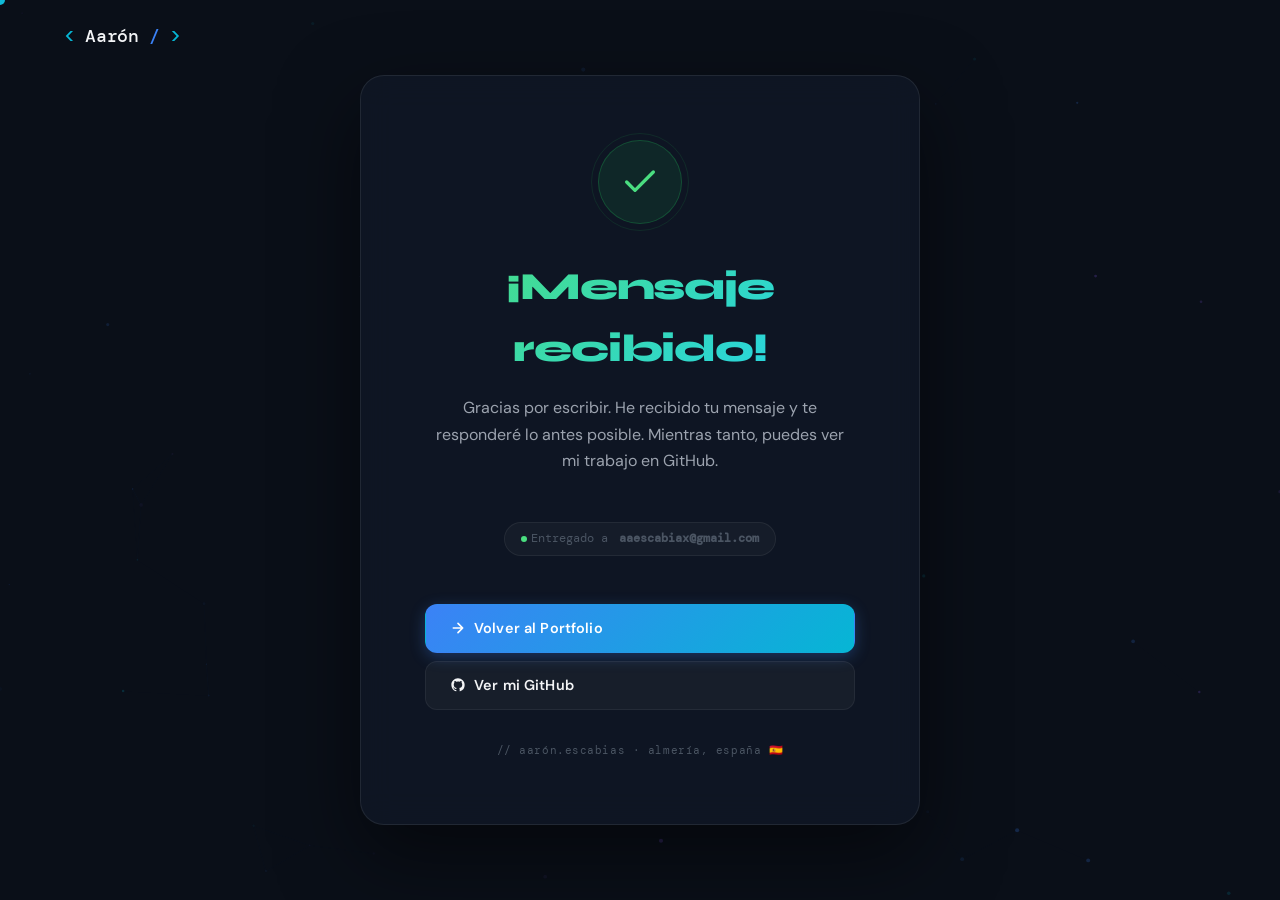
==== success.html @ 6fcfdbd2 "first commit" ====
<!DOCTYPE html>
<html lang="es">
<head>
  <meta charset="UTF-8" />
  <meta name="viewport" content="width=device-width, initial-scale=1.0" />
  <meta name="robots" content="noindex, nofollow" />
  <title>Mensaje enviado · Aarón Escabias</title>

  <!-- Same Google Fonts as index -->
  <link rel="preconnect" href="https://fonts.googleapis.com" />
  <link rel="preconnect" href="https://fonts.gstatic.com" crossorigin />
  <link href="https://fonts.googleapis.com/css2?family=Syne:wght@400;500;600;700;800&family=DM+Mono:ital,wght@0,300;0,400;0,500;1,300&family=DM+Sans:ital,opsz,wght@0,9..40,300;0,9..40,400;0,9..40,500;0,9..40,600;1,9..40,300&display=swap" rel="stylesheet" />

  <!-- Shared stylesheet -->
  <link rel="stylesheet" href="style.css" />
</head>
<body>

  <!-- Custom cursor (same as index) -->
  <div class="cursor" id="cursor"></div>
  <div class="cursor-follower" id="cursorFollower"></div>

  <!-- Particle canvas -->
  <canvas id="particleCanvas" aria-hidden="true"></canvas>

  <!-- ============================================================
       SUCCESS PAGE
  ============================================================ -->
  <main class="success-page" role="main">

    <!-- Minimal nav link back -->
    <a href="index.html" class="nav-logo" style="position:fixed;top:22px;left:5%;z-index:100;" aria-label="Volver al portfolio">
      <span class="logo-bracket">&lt;</span>
      <span class="logo-name">Aarón</span>
      <span class="logo-slash">/</span>
      <span class="logo-bracket">&gt;</span>
    </a>

    <article class="success-card" role="article" aria-labelledby="success-title">

      <!-- Icon -->
      <div class="success-icon-wrap" aria-hidden="true">
        <svg class="success-icon" viewBox="0 0 24 24" fill="none" stroke="currentColor" stroke-width="2" stroke-linecap="round" stroke-linejoin="round">
          <polyline points="20 6 9 17 4 12"/>
        </svg>
      </div>

      <!-- Heading -->
      <h1 class="success-title" id="success-title">¡Mensaje recibido!</h1>

      <p class="success-subtitle">
        Gracias por escribir. He recibido tu mensaje y te responderé
        lo antes posible. Mientras tanto, puedes ver mi trabajo en GitHub.
      </p>

      <!-- Status pill -->
      <div class="success-meta">
        <span class="success-meta-dot" aria-hidden="true"></span>
        Entregado a&nbsp;<strong>aaescabiax@gmail.com</strong>
      </div>

      <!-- Actions -->
      <div class="success-actions">
        <a href="index.html" class="btn btn-primary">
          <svg width="16" height="16" viewBox="0 0 24 24" fill="none" stroke="currentColor" stroke-width="2.5" stroke-linecap="round" stroke-linejoin="round" aria-hidden="true"><path d="M5 12h14M12 5l7 7-7 7"/></svg>
          Volver al Portfolio
        </a>
        <a href="https://github.com/Labaguettee33" target="_blank" rel="noopener noreferrer" class="btn btn-ghost">
          <svg width="16" height="16" viewBox="0 0 24 24" fill="currentColor" aria-hidden="true"><path d="M12 2C6.477 2 2 6.484 2 12.017c0 4.425 2.865 8.18 6.839 9.504.5.092.682-.217.682-.483 0-.237-.008-.868-.013-1.703-2.782.605-3.369-1.343-3.369-1.343-.454-1.158-1.11-1.466-1.11-1.466-.908-.62.069-.608.069-.608 1.003.07 1.531 1.032 1.531 1.032.892 1.53 2.341 1.088 2.91.832.092-.647.35-1.088.636-1.338-2.22-.253-4.555-1.113-4.555-4.951 0-1.093.39-1.988 1.029-2.688-.103-.253-.446-1.272.098-2.65 0 0 .84-.27 2.75 1.026A9.564 9.564 0 0112 6.844c.85.004 1.705.115 2.504.337 1.909-1.296 2.747-1.027 2.747-1.027.546 1.379.202 2.398.1 2.651.64.7 1.028 1.595 1.028 2.688 0 3.848-2.339 4.695-4.566 4.943.359.309.678.92.678 1.855 0 1.338-.012 2.419-.012 2.747 0 .268.18.58.688.482A10.019 10.019 0 0022 12.017C22 6.484 17.522 2 12 2z"/></svg>
          Ver mi GitHub
        </a>
      </div>

      <p class="success-footer-note">// aarón.escabias · almería, españa 🇪🇸</p>

    </article>

  </main>

  <script>
    "use strict";

    /* ----- Cursor ----- */
    (function () {
      const cursor   = document.getElementById("cursor");
      const follower = document.getElementById("cursorFollower");
      if (!cursor || !follower) return;
      if (window.matchMedia("(hover: none), (pointer: coarse)").matches) return;

      let mx = -100, my = -100, fx = -100, fy = -100;

      document.addEventListener("mousemove", (e) => {
        mx = e.clientX; my = e.clientY;
        cursor.style.left = mx + "px";
        cursor.style.top  = my + "px";
      });

      (function loop() {
        fx += (mx - fx) * 0.12;
        fy += (my - fy) * 0.12;
        follower.style.left = fx + "px";
        follower.style.top  = fy + "px";
        requestAnimationFrame(loop);
      })();
    })();

    /* ----- Particles ----- */
    (function () {
      const canvas = document.getElementById("particleCanvas");
      if (!canvas) return;
      const ctx = canvas.getContext("2d");
      let W, H, particles = [];

      function resize() {
        W = canvas.width  = window.innerWidth;
        H = canvas.height = window.innerHeight;
      }

      class P {
        constructor() { this.reset(true); }
        reset(rand) {
          this.x  = Math.random() * W;
          this.y  = rand ? Math.random() * H : H + 10;
          this.vx = (Math.random() - 0.5) * 0.3;
          this.vy = -(Math.random() * 0.3 + 0.1);
          this.r  = Math.random() * 1.5 + 0.6;
          this.a  = Math.random() * 0.4 + 0.05;
          this.c  = ["rgba(59,130,246,", "rgba(6,182,212,", "rgba(139,92,246,"][Math.floor(Math.random() * 3)];
        }
        update() {
          this.x += this.vx; this.y += this.vy;
          if (this.y < -10 || this.x < -10 || this.x > W + 10) this.reset();
        }
        draw() {
          ctx.beginPath();
          ctx.arc(this.x, this.y, this.r, 0, Math.PI * 2);
          ctx.fillStyle = this.c + this.a + ")";
          ctx.fill();
        }
      }

      resize();
      for (let i = 0; i < 55; i++) particles.push(new P());
      window.addEventListener("resize", () => { resize(); particles = []; for (let i = 0; i < 55; i++) particles.push(new P()); });

      (function loop() {
        ctx.clearRect(0, 0, W, H);

        for (let i = 0; i < particles.length; i++) {
          for (let j = i + 1; j < particles.length; j++) {
            const dx = particles[i].x - particles[j].x;
            const dy = particles[i].y - particles[j].y;
            const d  = Math.sqrt(dx * dx + dy * dy);
            if (d < 110) {
              ctx.beginPath();
              ctx.moveTo(particles[i].x, particles[i].y);
              ctx.lineTo(particles[j].x, particles[j].y);
              ctx.strokeStyle = `rgba(59,130,246,${(1 - d / 110) * 0.1})`;
              ctx.lineWidth   = 0.6;
              ctx.stroke();
            }
          }
        }

        particles.forEach((p) => { p.update(); p.draw(); });
        requestAnimationFrame(loop);
      })();
    })();

    /* ----- Auto-redirect after 12s ----- */
    setTimeout(() => {
      window.location.href = "index.html";
    }, 12000);
  </script>

</body>
</html>
---- style.css ----
/* ================================================================
   AARON ESCABIAS · PORTFOLIO — style.css
   Cyber-Elegant Dark Mode · Production Ready
================================================================ */

/* ================================================================
   1. ROOT VARIABLES & DESIGN TOKENS
================================================================ */
:root {
  /* Colors */
  --bg-deep:         #080c14;
  --bg-main:         #0a0f18;
  --bg-surface:      #0f1623;
  --bg-card:         #111827;
  --bg-card-hover:   #151f30;

  --accent-blue:     #3b82f6;
  --accent-cyan:     #06b6d4;
  --accent-purple:   #8b5cf6;
  --accent-gradient: linear-gradient(135deg, #3b82f6 0%, #06b6d4 100%);
  --accent-gradient-text: linear-gradient(135deg, #60a5fa 0%, #22d3ee 50%, #a78bfa 100%);

  --text-primary:    #f3f4f6;
  --text-secondary:  #9ca3af;
  --text-muted:      #4b5563;
  --text-on-accent:  #ffffff;

  --border-subtle:   rgba(255, 255, 255, 0.06);
  --border-glow:     rgba(6, 182, 212, 0.35);
  --border-blue:     rgba(59, 130, 246, 0.35);

  /* Glass */
  --glass-bg:        rgba(17, 24, 39, 0.75);
  --glass-border:    rgba(255, 255, 255, 0.08);
  --glass-blur:      16px;

  /* Shadows */
  --shadow-sm:       0 1px 3px rgba(0,0,0,0.5);
  --shadow-md:       0 4px 20px rgba(0,0,0,0.5);
  --shadow-lg:       0 10px 40px rgba(0,0,0,0.6);
  --shadow-glow-cyan: 0 0 30px rgba(6, 182, 212, 0.35);
  --shadow-glow-blue: 0 0 30px rgba(59, 130, 246, 0.35);
  --shadow-glow-sm:  0 0 12px rgba(6, 182, 212, 0.2);

  /* Typography */
  --font-display:    'Syne', sans-serif;
  --font-body:       'DM Sans', sans-serif;
  --font-mono:       'DM Mono', monospace;

  /* Spacing */
  --space-xs:  0.25rem;
  --space-sm:  0.5rem;
  --space-md:  1rem;
  --space-lg:  1.5rem;
  --space-xl:  2rem;
  --space-2xl: 3rem;
  --space-3xl: 5rem;
  --space-4xl: 8rem;

  /* Radii */
  --radius-sm:  6px;
  --radius-md:  12px;
  --radius-lg:  18px;
  --radius-xl:  24px;
  --radius-full: 9999px;

  /* Transitions */
  --ease-out:    cubic-bezier(0.22, 1, 0.36, 1);
  --ease-in-out: cubic-bezier(0.65, 0, 0.35, 1);
  --duration-fast: 0.18s;
  --duration-mid:  0.35s;
  --duration-slow: 0.6s;

  /* Nav height */
  --nav-h: 68px;
}

/* ================================================================
   2. CSS RESET & BASE
================================================================ */
*, *::before, *::after {
  box-sizing: border-box;
  margin: 0;
  padding: 0;
}

html {
  scroll-behavior: smooth;
  scroll-padding-top: var(--nav-h);
  font-size: 16px;
  -webkit-font-smoothing: antialiased;
  -moz-osx-font-smoothing: grayscale;
  text-rendering: optimizeLegibility;
}

body {
  background-color: var(--bg-main);
  color: var(--text-primary);
  font-family: var(--font-body);
  font-size: 1rem;
  line-height: 1.6;
  overflow-x: hidden;
  cursor: none;
}

img, svg { display: block; }
a { color: inherit; text-decoration: none; }
button { cursor: none; background: none; border: none; font: inherit; }
ul { list-style: none; }
input, textarea { font: inherit; }

::selection {
  background: rgba(6, 182, 212, 0.25);
  color: #fff;
}

:focus-visible {
  outline: 2px solid var(--accent-cyan);
  outline-offset: 3px;
  border-radius: var(--radius-sm);
}

/* ================================================================
   3. CUSTOM CURSOR
================================================================ */
.cursor {
  position: fixed;
  width: 10px;
  height: 10px;
  background: var(--accent-cyan);
  border-radius: 50%;
  pointer-events: none;
  z-index: 10000;
  transform: translate(-50%, -50%);
  transition: transform var(--duration-fast) var(--ease-out),
              width 0.2s var(--ease-out),
              height 0.2s var(--ease-out),
              background 0.2s ease;
  mix-blend-mode: screen;
}

.cursor-follower {
  position: fixed;
  width: 36px;
  height: 36px;
  border: 1.5px solid rgba(6, 182, 212, 0.5);
  border-radius: 50%;
  pointer-events: none;
  z-index: 9999;
  transform: translate(-50%, -50%);
  transition: transform 0.12s var(--ease-out),
              width 0.3s var(--ease-out),
              height 0.3s var(--ease-out),
              border-color 0.3s ease;
}

body:has(a:hover) .cursor,
body:has(button:hover) .cursor {
  width: 18px;
  height: 18px;
  background: var(--accent-blue);
}

body:has(a:hover) .cursor-follower,
body:has(button:hover) .cursor-follower {
  width: 56px;
  height: 56px;
  border-color: var(--accent-blue);
}

@media (hover: none) or (pointer: coarse) {
  .cursor, .cursor-follower { display: none; }
  body { cursor: auto; }
  button { cursor: pointer; }
  a { cursor: pointer; }
}

/* ================================================================
   4. PARTICLE CANVAS
================================================================ */
#particleCanvas {
  position: fixed;
  inset: 0;
  pointer-events: none;
  z-index: 0;
  opacity: 0.5;
}

/* ================================================================
   5. LAYOUT & CONTAINERS
================================================================ */
.container {
  width: min(90%, 1180px);
  margin-inline: auto;
}

.section {
  position: relative;
  z-index: 1;
  padding-block: var(--space-4xl);
}

/* ================================================================
   6. SCROLL ANIMATIONS
================================================================ */
.reveal {
  opacity: 0;
  transform: translateY(40px);
  transition: opacity var(--duration-slow) var(--ease-out),
              transform var(--duration-slow) var(--ease-out);
}

.reveal.show {
  opacity: 1;
  transform: translateY(0);
}

.reveal-delay-1 { transition-delay: 0.1s; }
.reveal-delay-2 { transition-delay: 0.2s; }
.reveal-delay-3 { transition-delay: 0.35s; }

/* Hero init animations */
.animate-fade-up {
  opacity: 0;
  transform: translateY(30px);
  animation: fadeUp 0.8s var(--ease-out) forwards;
  animation-delay: var(--delay, 0s);
}

.animate-fade-left {
  opacity: 0;
  transform: translateX(40px);
  animation: fadeLeft 0.9s var(--ease-out) forwards;
  animation-delay: var(--delay, 0s);
}

@keyframes fadeUp {
  to { opacity: 1; transform: translateY(0); }
}

@keyframes fadeLeft {
  to { opacity: 1; transform: translateX(0); }
}

/* ================================================================
   7. NAVIGATION
================================================================ */
.navbar {
  position: fixed;
  top: 0;
  left: 0;
  right: 0;
  z-index: 1000;
  height: var(--nav-h);
  transition: background var(--duration-mid) ease,
              box-shadow var(--duration-mid) ease,
              backdrop-filter var(--duration-mid) ease;
}

.navbar.scrolled {
  background: var(--glass-bg);
  backdrop-filter: blur(var(--glass-blur));
  -webkit-backdrop-filter: blur(var(--glass-blur));
  border-bottom: 1px solid var(--glass-border);
  box-shadow: 0 4px 30px rgba(0,0,0,0.4);
}

.nav-container {
  display: flex;
  align-items: center;
  gap: var(--space-xl);
  height: 100%;
  width: min(90%, 1180px);
  margin-inline: auto;
}

.nav-logo {
  font-family: var(--font-mono);
  font-size: 1.15rem;
  font-weight: 500;
  letter-spacing: -0.02em;
  flex-shrink: 0;
  transition: opacity var(--duration-fast);
}

.nav-logo:hover { opacity: 0.8; }
.logo-bracket { color: var(--accent-cyan); }
.logo-slash { color: var(--accent-blue); }
.logo-name { color: var(--text-primary); }

.nav-links {
  display: flex;
  gap: var(--space-sm);
  margin-left: auto;
  align-items: center;
}

.nav-link {
  position: relative;
  font-family: var(--font-body);
  font-size: 0.875rem;
  font-weight: 500;
  color: var(--text-secondary);
  padding: var(--space-xs) var(--space-sm);
  border-radius: var(--radius-sm);
  transition: color var(--duration-fast);
  overflow: hidden;
}

.nav-link::after {
  content: '';
  position: absolute;
  bottom: 0;
  left: 50%;
  transform: translateX(-50%) scaleX(0);
  width: 100%;
  height: 1.5px;
  background: var(--accent-gradient);
  border-radius: 2px;
  transition: transform var(--duration-mid) var(--ease-out);
}

.nav-link:hover,
.nav-link.active {
  color: var(--text-primary);
}

.nav-link:hover::after,
.nav-link.active::after {
  transform: translateX(-50%) scaleX(0.7);
}

.nav-cta {
  display: flex;
  align-items: center;
  gap: var(--space-xs);
  font-size: 0.8rem;
  font-weight: 600;
  font-family: var(--font-mono);
  color: var(--accent-cyan);
  border: 1px solid rgba(6, 182, 212, 0.3);
  padding: 6px 14px;
  border-radius: var(--radius-full);
  transition: all var(--duration-fast);
  flex-shrink: 0;
}

.nav-cta:hover {
  background: rgba(6, 182, 212, 0.1);
  border-color: var(--accent-cyan);
  box-shadow: var(--shadow-glow-sm);
}

.hamburger {
  display: none;
  flex-direction: column;
  gap: 5px;
  width: 32px;
  padding: 4px;
  margin-left: auto;
  flex-shrink: 0;
}

.ham-line {
  display: block;
  height: 2px;
  background: var(--text-primary);
  border-radius: 2px;
  transition: transform var(--duration-mid) var(--ease-out),
              opacity var(--duration-mid),
              width var(--duration-mid) var(--ease-out);
}

.ham-line:last-child { width: 65%; }

.hamburger.open .ham-line:nth-child(1) {
  transform: translateY(7px) rotate(45deg);
}
.hamburger.open .ham-line:nth-child(2) {
  opacity: 0;
  transform: scaleX(0);
}
.hamburger.open .ham-line:nth-child(3) {
  transform: translateY(-7px) rotate(-45deg);
  width: 100%;
}

/* Mobile Menu */
@media (max-width: 768px) {
  .hamburger { display: flex; }
  .nav-cta { display: none; }

  .nav-links {
    position: fixed;
    inset: 0;
    top: var(--nav-h);
    flex-direction: column;
    justify-content: center;
    align-items: center;
    gap: var(--space-lg);
    background: rgba(8, 12, 20, 0.97);
    backdrop-filter: blur(20px);
    -webkit-backdrop-filter: blur(20px);
    margin-left: 0;
    opacity: 0;
    pointer-events: none;
    transform: translateY(-20px);
    transition: opacity var(--duration-mid) var(--ease-out),
                transform var(--duration-mid) var(--ease-out);
  }

  .nav-links.open {
    opacity: 1;
    pointer-events: all;
    transform: translateY(0);
  }

  .nav-link {
    font-size: 1.5rem;
    font-family: var(--font-display);
    font-weight: 700;
    color: var(--text-primary);
    padding: var(--space-sm) var(--space-lg);
  }
}

/* ================================================================
   8. HERO SECTION
================================================================ */
.hero {
  position: relative;
  min-height: 100svh;
  display: grid;
  grid-template-columns: 1fr 1fr;
  align-items: center;
  gap: var(--space-2xl);
  padding-top: calc(var(--nav-h) + var(--space-2xl));
  padding-bottom: var(--space-3xl);
  width: min(92%, 1200px);
  margin-inline: auto;
  z-index: 1;
}

/* Grid background */
.hero-grid-bg {
  position: absolute;
  inset: 0;
  z-index: -1;
  overflow: hidden;
  pointer-events: none;
}

.hero-grid-bg::before {
  content: '';
  position: absolute;
  inset: 0;
  background-image:
    linear-gradient(rgba(59, 130, 246, 0.04) 1px, transparent 1px),
    linear-gradient(90deg, rgba(59, 130, 246, 0.04) 1px, transparent 1px);
  background-size: 50px 50px;
  mask-image: radial-gradient(ellipse 80% 80% at 50% 50%, black 30%, transparent 100%);
}

.hero-grid-bg::after {
  content: '';
  position: absolute;
  width: 600px;
  height: 600px;
  background: radial-gradient(circle, rgba(59, 130, 246, 0.08) 0%, transparent 70%);
  top: -100px;
  right: -100px;
  border-radius: 50%;
  animation: orb-float 8s ease-in-out infinite alternate;
}

@keyframes orb-float {
  from { transform: translate(0, 0) scale(1); }
  to   { transform: translate(-30px, 30px) scale(1.05); }
}

/* Hero badge */
.hero-badge {
  display: inline-flex;
  align-items: center;
  gap: var(--space-xs);
  font-family: var(--font-mono);
  font-size: 0.75rem;
  color: var(--accent-cyan);
  background: rgba(6, 182, 212, 0.08);
  border: 1px solid rgba(6, 182, 212, 0.2);
  padding: 5px 12px;
  border-radius: var(--radius-full);
  margin-bottom: var(--space-lg);
}

.badge-dot {
  width: 7px;
  height: 7px;
  background: var(--accent-cyan);
  border-radius: 50%;
  animation: pulse-dot 2s ease-in-out infinite;
}

@keyframes pulse-dot {
  0%, 100% { opacity: 1; transform: scale(1); }
  50%       { opacity: 0.5; transform: scale(0.8); }
}

/* Hero greeting */
.hero-greeting {
  font-family: var(--font-mono);
  font-size: 0.95rem;
  color: var(--text-secondary);
  letter-spacing: 0.05em;
  margin-bottom: var(--space-sm);
}

/* Hero name */
.hero-name {
  font-family: var(--font-display);
  font-size: clamp(3rem, 7vw, 6.5rem);
  font-weight: 800;
  line-height: 0.95;
  letter-spacing: -0.03em;
  margin-bottom: var(--space-lg);
}

.name-gradient {
  background: var(--accent-gradient-text);
  -webkit-background-clip: text;
  background-clip: text;
  -webkit-text-fill-color: transparent;
  background-size: 200% auto;
  animation: gradient-shift 4s ease-in-out infinite alternate;
}

@keyframes gradient-shift {
  from { background-position: 0% 50%; }
  to   { background-position: 100% 50%; }
}

/* Typing */
.hero-typing-wrapper {
  display: flex;
  align-items: center;
  gap: 2px;
  font-family: var(--font-mono);
  font-size: 1rem;
  color: var(--text-secondary);
  background: rgba(255,255,255,0.03);
  border: 1px solid var(--border-subtle);
  padding: 8px 14px;
  border-radius: var(--radius-md);
  width: fit-content;
  margin-bottom: var(--space-xl);
}

.typing-prefix {
  color: var(--accent-cyan);
  user-select: none;
}

.typing-text {
  color: var(--text-primary);
}

.typing-cursor {
  color: var(--accent-cyan);
  animation: blink 1s step-end infinite;
  font-size: 1.1rem;
}

@keyframes blink {
  0%, 100% { opacity: 1; }
  50%       { opacity: 0; }
}

/* Hero description */
.hero-description {
  font-size: 1rem;
  color: var(--text-secondary);
  max-width: 46ch;
  margin-bottom: var(--space-xl);
  line-height: 1.7;
}

/* Buttons */
.hero-buttons {
  display: flex;
  gap: var(--space-md);
  flex-wrap: wrap;
  margin-bottom: var(--space-2xl);
}

/* ---- BUTTON SYSTEM ---- */
.btn {
  display: inline-flex;
  align-items: center;
  gap: 8px;
  font-family: var(--font-body);
  font-weight: 600;
  font-size: 0.9rem;
  padding: 12px 24px;
  border-radius: var(--radius-md);
  transition: all var(--duration-mid) var(--ease-out);
  position: relative;
  overflow: hidden;
  white-space: nowrap;
  border: 1px solid transparent;
  letter-spacing: 0.01em;
}

.btn::before {
  content: '';
  position: absolute;
  inset: 0;
  opacity: 0;
  transition: opacity var(--duration-mid);
}

.btn-primary {
  background: var(--accent-gradient);
  color: white;
  border-color: transparent;
  box-shadow: 0 4px 15px rgba(59, 130, 246, 0.3);
}

.btn-primary::before {
  background: linear-gradient(135deg, #60a5fa 0%, #22d3ee 100%);
}

.btn-primary:hover {
  transform: translateY(-2px);
  box-shadow: 0 8px 25px rgba(59, 130, 246, 0.45), 0 0 0 1px rgba(255,255,255,0.1) inset;
}

.btn-primary:hover::before { opacity: 1; }

.btn-ghost {
  background: rgba(255,255,255,0.04);
  color: var(--text-primary);
  border-color: var(--border-subtle);
}

.btn-ghost:hover {
  background: rgba(255,255,255,0.08);
  border-color: rgba(255,255,255,0.15);
  transform: translateY(-2px);
}

.btn-outline {
  background: transparent;
  color: var(--accent-cyan);
  border: 1px solid rgba(6, 182, 212, 0.35);
}

.btn-outline:hover {
  background: rgba(6, 182, 212, 0.08);
  border-color: var(--accent-cyan);
  box-shadow: var(--shadow-glow-sm);
  transform: translateY(-2px);
}

.btn--full { width: 100%; justify-content: center; }

/* Hero stats */
.hero-stats {
  display: flex;
  align-items: center;
  gap: var(--space-xl);
}

.stat-item {
  display: flex;
  flex-direction: column;
  gap: 2px;
}

.stat-number {
  font-family: var(--font-display);
  font-size: 1.8rem;
  font-weight: 800;
  background: var(--accent-gradient-text);
  -webkit-background-clip: text;
  background-clip: text;
  -webkit-text-fill-color: transparent;
  line-height: 1;
}

.stat-label {
  font-size: 0.72rem;
  text-transform: uppercase;
  letter-spacing: 0.1em;
  color: var(--text-muted);
  font-weight: 600;
}

.stat-divider {
  width: 1px;
  height: 36px;
  background: var(--border-subtle);
}

/* Scroll indicator */
.scroll-indicator {
  position: absolute;
  bottom: var(--space-xl);
  left: 50%;
  transform: translateX(-50%);
  display: flex;
  flex-direction: column;
  align-items: center;
  gap: 6px;
  color: var(--text-muted);
  font-family: var(--font-mono);
  font-size: 0.65rem;
  letter-spacing: 0.1em;
  text-transform: uppercase;
}

.scroll-line {
  width: 1px;
  height: 48px;
  background: var(--border-subtle);
  position: relative;
  overflow: hidden;
}

.scroll-dot {
  position: absolute;
  top: -8px;
  left: -2px;
  width: 5px;
  height: 5px;
  background: var(--accent-cyan);
  border-radius: 50%;
  animation: scroll-fall 2s ease-in-out infinite;
}

@keyframes scroll-fall {
  from { top: -5px; opacity: 0; }
  20%  { opacity: 1; }
  to   { top: 100%; opacity: 0; }
}

/* ================================================================
   9. CODE WINDOW (Hero Visual)
================================================================ */
.hero-visual {
  position: relative;
}

.code-window {
  background: #0c111c;
  border: 1px solid rgba(255,255,255,0.07);
  border-radius: var(--radius-lg);
  overflow: hidden;
  box-shadow: 0 20px 60px rgba(0,0,0,0.6), 0 0 0 1px rgba(255,255,255,0.04) inset;
}

.code-window-bar {
  display: flex;
  align-items: center;
  gap: 6px;
  padding: 12px 16px;
  background: rgba(255,255,255,0.03);
  border-bottom: 1px solid rgba(255,255,255,0.05);
}

.dot {
  width: 12px;
  height: 12px;
  border-radius: 50%;
  flex-shrink: 0;
}

.dot-red    { background: #ff5f56; }
.dot-yellow { background: #ffbd2e; }
.dot-green  { background: #27c93f; }

.code-window-title {
  font-family: var(--font-mono);
  font-size: 0.72rem;
  color: var(--text-muted);
  margin-left: auto;
  letter-spacing: 0.05em;
}

.code-content {
  padding: var(--space-lg) var(--space-xl);
  font-family: var(--font-mono);
  font-size: 0.82rem;
  line-height: 1.8;
  overflow-x: auto;
  tab-size: 2;
}

.c-keyword  { color: #7dd3fc; }
.c-class    { color: #86efac; }
.c-var      { color: #fde68a; }
.c-string   { color: #fca5a5; }
.c-method   { color: #c4b5fd; }
.c-comment  { color: var(--text-muted); font-style: italic; }

/* Floating badges */
.floating-badge {
  position: absolute;
  display: flex;
  align-items: center;
  gap: 6px;
  font-family: var(--font-mono);
  font-size: 0.72rem;
  font-weight: 500;
  color: var(--text-primary);
  background: var(--glass-bg);
  border: 1px solid var(--glass-border);
  backdrop-filter: blur(10px);
  -webkit-backdrop-filter: blur(10px);
  padding: 7px 12px;
  border-radius: var(--radius-full);
  white-space: nowrap;
  box-shadow: var(--shadow-md);
}

.badge-java {
  bottom: -20px;
  left: -30px;
  animation: badge-float-1 4s ease-in-out infinite alternate;
}

.badge-sql {
  top: 20px;
  right: -30px;
  animation: badge-float-2 5s ease-in-out infinite alternate;
}

.badge-web {
  bottom: 50px;
  right: -20px;
  animation: badge-float-3 6s ease-in-out infinite alternate;
}

@keyframes badge-float-1 {
  from { transform: translateY(0) rotate(-2deg); }
  to   { transform: translateY(-10px) rotate(2deg); }
}
@keyframes badge-float-2 {
  from { transform: translateY(0) rotate(2deg); }
  to   { transform: translateY(10px) rotate(-2deg); }
}
@keyframes badge-float-3 {
  from { transform: translateY(0) rotate(-1deg); }
  to   { transform: translateY(-8px) rotate(1deg); }
}

/* ================================================================
   10. SECTION HEADERS
================================================================ */
.section-header {
  margin-bottom: var(--space-3xl);
  max-width: 600px;
}

.section-tag {
  display: inline-block;
  font-family: var(--font-mono);
  font-size: 0.72rem;
  color: var(--accent-cyan);
  letter-spacing: 0.1em;
  text-transform: uppercase;
  margin-bottom: var(--space-sm);
  background: rgba(6, 182, 212, 0.08);
  border: 1px solid rgba(6, 182, 212, 0.2);
  padding: 4px 10px;
  border-radius: var(--radius-full);
}

.section-title {
  font-family: var(--font-display);
  font-size: clamp(2.2rem, 4.5vw, 3.8rem);
  font-weight: 800;
  line-height: 1.05;
  letter-spacing: -0.03em;
  color: var(--text-primary);
}

.section-title em {
  font-style: normal;
  background: var(--accent-gradient-text);
  -webkit-background-clip: text;
  background-clip: text;
  -webkit-text-fill-color: transparent;
}

.section-subtitle {
  margin-top: var(--space-md);
  color: var(--text-secondary);
  font-size: 1rem;
  max-width: 50ch;
}

/* ================================================================
   11. ABOUT SECTION
================================================================ */
.about {
  background: linear-gradient(180deg, transparent 0%, rgba(6, 182, 212, 0.02) 50%, transparent 100%);
}

.about-grid {
  display: grid;
  grid-template-columns: 1fr 1fr;
  gap: var(--space-3xl);
  align-items: start;
}

.about-lead {
  font-family: var(--font-display);
  font-size: 1.25rem;
  font-weight: 600;
  color: var(--text-primary);
  line-height: 1.4;
  margin-bottom: var(--space-lg);
}

.about-body {
  color: var(--text-secondary);
  font-size: 0.95rem;
  line-height: 1.75;
  margin-bottom: var(--space-md);
}

.about-body strong {
  color: var(--text-primary);
  font-weight: 600;
}

.about-traits {
  display: grid;
  grid-template-columns: 1fr 1fr;
  gap: var(--space-sm);
  margin: var(--space-xl) 0;
}

.trait-item {
  display: flex;
  align-items: center;
  gap: var(--space-sm);
  font-size: 0.875rem;
  color: var(--text-secondary);
  background: var(--bg-card);
  border: 1px solid var(--border-subtle);
  padding: 10px 14px;
  border-radius: var(--radius-md);
  transition: all var(--duration-mid) var(--ease-out);
}

.trait-item:hover {
  background: var(--bg-card-hover);
  border-color: rgba(6, 182, 212, 0.2);
  color: var(--text-primary);
  transform: translateY(-2px);
}

.trait-icon {
  width: 32px;
  height: 32px;
  background: rgba(6, 182, 212, 0.1);
  border-radius: var(--radius-sm);
  display: flex;
  align-items: center;
  justify-content: center;
  color: var(--accent-cyan);
  flex-shrink: 0;
}

/* Terminal */
.terminal-window {
  background: #090e18;
  border: 1px solid rgba(255,255,255,0.07);
  border-radius: var(--radius-lg);
  overflow: hidden;
  box-shadow: 0 20px 60px rgba(0,0,0,0.5);
  margin-bottom: var(--space-md);
}

.terminal-bar {
  display: flex;
  align-items: center;
  gap: 6px;
  padding: 10px 14px;
  background: rgba(255,255,255,0.03);
  border-bottom: 1px solid rgba(255,255,255,0.05);
}

.terminal-title {
  font-family: var(--font-mono);
  font-size: 0.7rem;
  color: var(--text-muted);
  margin-left: auto;
}

.terminal-body {
  padding: var(--space-lg) var(--space-lg) var(--space-xl);
  font-family: var(--font-mono);
  font-size: 0.82rem;
  line-height: 1.6;
  min-height: 240px;
}

.terminal-line {
  margin-bottom: 2px;
}

.t-prompt { color: var(--accent-cyan); }
.t-cmd    { color: #e2e8f0; }

.terminal-output {
  color: var(--text-secondary);
  padding: 2px 0 var(--space-sm) 0;
  margin-left: 2px;
}

.t-highlight {
  color: var(--accent-cyan) !important;
  font-weight: 500;
}

.t-cursor-blink {
  color: var(--accent-cyan);
  animation: blink 1s step-end infinite;
}

/* Location card */
.about-location-card {
  display: flex;
  align-items: center;
  gap: var(--space-md);
  background: var(--bg-card);
  border: 1px solid var(--border-subtle);
  border-radius: var(--radius-md);
  padding: var(--space-md) var(--space-lg);
  position: relative;
  overflow: hidden;
}

.about-location-card::before {
  content: '';
  position: absolute;
  left: 0;
  top: 0;
  bottom: 0;
  width: 3px;
  background: var(--accent-gradient);
  border-radius: 2px 0 0 2px;
}

.location-icon {
  width: 42px;
  height: 42px;
  background: rgba(59, 130, 246, 0.1);
  border-radius: var(--radius-sm);
  display: flex;
  align-items: center;
  justify-content: center;
  color: var(--accent-blue);
  flex-shrink: 0;
}

.loc-label {
  font-size: 0.72rem;
  color: var(--text-muted);
  text-transform: uppercase;
  letter-spacing: 0.08em;
  font-weight: 600;
  margin-bottom: 2px;
}

.loc-city {
  font-size: 0.9rem;
  font-weight: 600;
  color: var(--text-primary);
}

.location-pulse {
  position: absolute;
  right: var(--space-lg);
  width: 10px;
  height: 10px;
  background: var(--accent-cyan);
  border-radius: 50%;
  animation: pulse-ring 2.5s ease-out infinite;
}

@keyframes pulse-ring {
  0%   { box-shadow: 0 0 0 0 rgba(6, 182, 212, 0.4); }
  70%  { box-shadow: 0 0 0 10px rgba(6, 182, 212, 0); }
  100% { box-shadow: 0 0 0 0 rgba(6, 182, 212, 0); }
}

/* ================================================================
   12. SKILLS SECTION
================================================================ */
.skills {
  position: relative;
}

.skills::before {
  content: '';
  position: absolute;
  inset: 0;
  background: radial-gradient(ellipse 70% 50% at 50% 50%, rgba(59, 130, 246, 0.04) 0%, transparent 70%);
  pointer-events: none;
}

.skills-grid {
  display: grid;
  grid-template-columns: repeat(auto-fill, minmax(280px, 1fr));
  gap: var(--space-lg);
}

.skill-card {
  position: relative;
  background: var(--bg-card);
  border: 1px solid var(--border-subtle);
  border-radius: var(--radius-lg);
  padding: var(--space-xl);
  transition: transform var(--duration-mid) var(--ease-out),
              border-color var(--duration-mid),
              box-shadow var(--duration-mid);
  overflow: hidden;
}

.skill-card:hover {
  transform: translateY(-6px);
  border-color: rgba(6, 182, 212, 0.25);
  box-shadow: 0 16px 40px rgba(0,0,0,0.4), var(--shadow-glow-sm);
}

.skill-card-glow {
  position: absolute;
  inset: -50%;
  background: radial-gradient(circle at 50% 0%, rgba(6, 182, 212, 0.08) 0%, transparent 60%);
  opacity: 0;
  transition: opacity var(--duration-mid);
  pointer-events: none;
}

.skill-card:hover .skill-card-glow { opacity: 1; }

.skill-icon-wrap {
  width: 56px;
  height: 56px;
  background: rgba(6, 182, 212, 0.08);
  border: 1px solid rgba(6, 182, 212, 0.15);
  border-radius: var(--radius-md);
  display: flex;
  align-items: center;
  justify-content: center;
  color: var(--accent-cyan);
  margin-bottom: var(--space-md);
  transition: background var(--duration-fast), border-color var(--duration-fast);
}

.skill-card:hover .skill-icon-wrap {
  background: rgba(6, 182, 212, 0.14);
  border-color: rgba(6, 182, 212, 0.3);
}

.skill-name {
  font-family: var(--font-display);
  font-size: 1rem;
  font-weight: 700;
  color: var(--text-primary);
  margin-bottom: 4px;
}

.skill-desc {
  font-size: 0.8rem;
  color: var(--text-muted);
  line-height: 1.5;
  margin-bottom: var(--space-md);
  min-height: 36px;
}

.skill-bar-track {
  height: 5px;
  background: rgba(255,255,255,0.06);
  border-radius: var(--radius-full);
  overflow: hidden;
  margin-bottom: 6px;
}

.skill-bar-fill {
  height: 100%;
  width: 0;
  background: var(--accent-gradient);
  border-radius: var(--radius-full);
  transition: width 1.2s var(--ease-out);
  position: relative;
}

.skill-bar-fill::after {
  content: '';
  position: absolute;
  right: 0;
  top: 50%;
  transform: translateY(-50%);
  width: 8px;
  height: 8px;
  background: white;
  border-radius: 50%;
  box-shadow: var(--shadow-glow-sm);
  opacity: 0;
  transition: opacity 0.3s;
}

.skill-card.show .skill-bar-fill::after { opacity: 1; }

.skill-percent {
  font-family: var(--font-mono);
  font-size: 0.72rem;
  color: var(--accent-cyan);
  font-weight: 500;
}

.skill-card--soft .skill-icon-wrap {
  background: rgba(139, 92, 246, 0.1);
  border-color: rgba(139, 92, 246, 0.2);
  color: var(--accent-purple);
}

.soft-badges {
  display: flex;
  flex-wrap: wrap;
  gap: var(--space-xs);
  margin-top: var(--space-sm);
}

.soft-badge {
  font-size: 0.72rem;
  background: rgba(139, 92, 246, 0.08);
  border: 1px solid rgba(139, 92, 246, 0.2);
  color: #c4b5fd;
  padding: 3px 10px;
  border-radius: var(--radius-full);
}

/* ================================================================
   13. PROJECTS SECTION
================================================================ */
.projects-grid {
  display: grid;
  grid-template-columns: repeat(auto-fill, minmax(340px, 1fr));
  gap: var(--space-lg);
  margin-bottom: var(--space-2xl);
}

.project-card {
  background: var(--bg-card);
  border: 1px solid var(--border-subtle);
  border-radius: var(--radius-lg);
  overflow: hidden;
  transition: transform var(--duration-mid) var(--ease-out),
              border-color var(--duration-mid),
              box-shadow var(--duration-mid);
}

.project-card:hover {
  transform: translateY(-8px);
  border-color: rgba(59, 130, 246, 0.3);
  box-shadow: 0 20px 50px rgba(0,0,0,0.5), 0 0 0 1px rgba(59, 130, 246, 0.1);
}

.project-cover {
  position: relative;
  height: 180px;
  display: flex;
  align-items: center;
  justify-content: center;
  overflow: hidden;
}

.project-cover--1 {
  background: linear-gradient(135deg, #0f1e38 0%, #1a2a4a 50%, #0e2244 100%);
}
.project-cover--2 {
  background: linear-gradient(135deg, #0d1f2f 0%, #1a3040 50%, #0a2535 100%);
}
.project-cover--3 {
  background: linear-gradient(135deg, #1a0e2e 0%, #281540 50%, #1a0c2a 100%);
}

.project-cover-pattern {
  position: absolute;
  inset: 0;
  background-image:
    linear-gradient(rgba(255,255,255,0.03) 1px, transparent 1px),
    linear-gradient(90deg, rgba(255,255,255,0.03) 1px, transparent 1px);
  background-size: 30px 30px;
}

.project-cover-icon {
  position: relative;
  color: rgba(255,255,255,0.15);
  transition: color var(--duration-mid), transform var(--duration-mid) var(--ease-out);
}

.project-card:hover .project-cover-icon {
  color: rgba(255,255,255,0.35);
  transform: scale(1.1);
}

.project-body {
  padding: var(--space-xl);
}

.project-badges {
  display: flex;
  flex-wrap: wrap;
  gap: 6px;
  margin-bottom: var(--space-md);
}

.proj-badge {
  font-family: var(--font-mono);
  font-size: 0.68rem;
  font-weight: 500;
  background: rgba(59, 130, 246, 0.1);
  border: 1px solid rgba(59, 130, 246, 0.2);
  color: #93c5fd;
  padding: 3px 9px;
  border-radius: var(--radius-full);
  text-transform: uppercase;
  letter-spacing: 0.05em;
}

.project-title {
  font-family: var(--font-display);
  font-size: 1.15rem;
  font-weight: 700;
  color: var(--text-primary);
  margin-bottom: var(--space-sm);
  line-height: 1.3;
}

.project-desc {
  font-size: 0.85rem;
  color: var(--text-secondary);
  line-height: 1.65;
  margin-bottom: var(--space-lg);
}

.project-footer {
  display: flex;
  align-items: center;
  justify-content: space-between;
  gap: var(--space-sm);
}

.proj-link {
  display: flex;
  align-items: center;
  gap: 6px;
  font-family: var(--font-mono);
  font-size: 0.78rem;
  font-weight: 500;
  color: var(--text-secondary);
  transition: color var(--duration-fast);
  padding: 6px 0;
}

.proj-link:hover { color: var(--accent-cyan); }

.proj-status {
  font-family: var(--font-mono);
  font-size: 0.68rem;
  font-weight: 600;
  padding: 3px 10px;
  border-radius: var(--radius-full);
  text-transform: uppercase;
  letter-spacing: 0.05em;
}

.proj-status--wip {
  background: rgba(251, 191, 36, 0.1);
  border: 1px solid rgba(251, 191, 36, 0.2);
  color: #fbbf24;
}

.proj-status--live {
  background: rgba(34, 197, 94, 0.1);
  border: 1px solid rgba(34, 197, 94, 0.2);
  color: #4ade80;
}

.projects-cta {
  text-align: center;
  padding: var(--space-2xl);
  background: var(--bg-card);
  border: 1px dashed var(--border-subtle);
  border-radius: var(--radius-lg);
}

.projects-cta-text {
  color: var(--text-secondary);
  margin-bottom: var(--space-lg);
  font-size: 0.95rem;
}

/* ================================================================
   14. CONTACT SECTION
================================================================ */
.contact {
  background: linear-gradient(180deg, transparent, rgba(59, 130, 246, 0.03) 50%, transparent);
}

.contact-grid {
  display: grid;
  grid-template-columns: 1fr 1.4fr;
  gap: var(--space-2xl);
  align-items: start;
}

.contact-card {
  display: flex;
  align-items: center;
  gap: var(--space-md);
  background: var(--bg-card);
  border: 1px solid var(--border-subtle);
  border-radius: var(--radius-md);
  padding: var(--space-md) var(--space-lg);
  margin-bottom: var(--space-md);
  transition: all var(--duration-mid) var(--ease-out);
}

a.contact-card:hover {
  border-color: rgba(6, 182, 212, 0.3);
  transform: translateX(4px);
  box-shadow: var(--shadow-glow-sm);
}

.contact-card-icon {
  width: 44px;
  height: 44px;
  background: rgba(6, 182, 212, 0.1);
  border-radius: var(--radius-sm);
  display: flex;
  align-items: center;
  justify-content: center;
  color: var(--accent-cyan);
  flex-shrink: 0;
}

.contact-card-icon--location {
  background: rgba(59, 130, 246, 0.1);
  color: var(--accent-blue);
}

.contact-card-content {
  display: flex;
  flex-direction: column;
  gap: 2px;
  flex: 1;
}

.contact-card-label {
  font-size: 0.72rem;
  color: var(--text-muted);
  text-transform: uppercase;
  letter-spacing: 0.08em;
  font-weight: 600;
}

.contact-card-value {
  font-weight: 600;
  font-size: 0.9rem;
  color: var(--text-primary);
}

.contact-card-arrow {
  color: var(--text-muted);
  transition: transform var(--duration-fast), color var(--duration-fast);
}

a.contact-card:hover .contact-card-arrow {
  transform: translateX(4px);
  color: var(--accent-cyan);
}

.contact-availability {
  background: rgba(34, 197, 94, 0.05);
  border: 1px solid rgba(34, 197, 94, 0.15);
  border-radius: var(--radius-md);
  padding: var(--space-lg);
  margin-top: var(--space-lg);
}

.avail-indicator {
  display: flex;
  align-items: center;
  gap: var(--space-sm);
  font-weight: 600;
  font-size: 0.875rem;
  color: #4ade80;
  margin-bottom: var(--space-sm);
}

.avail-dot {
  width: 9px;
  height: 9px;
  background: #4ade80;
  border-radius: 50%;
  flex-shrink: 0;
  animation: pulse-ring 2s ease-out infinite;
}

.avail-desc {
  font-size: 0.8rem;
  color: var(--text-secondary);
  line-height: 1.6;
}

/* Contact Form */
.contact-form {
  background: var(--glass-bg);
  backdrop-filter: blur(var(--glass-blur));
  -webkit-backdrop-filter: blur(var(--glass-blur));
  border: 1px solid var(--glass-border);
  border-radius: var(--radius-xl);
  padding: var(--space-2xl);
  box-shadow: 0 20px 60px rgba(0,0,0,0.4);
}

.form-group {
  margin-bottom: var(--space-lg);
}

.form-label {
  display: block;
  font-size: 0.8rem;
  font-weight: 600;
  color: var(--text-secondary);
  text-transform: uppercase;
  letter-spacing: 0.06em;
  margin-bottom: 6px;
}

.form-input {
  width: 100%;
  background: rgba(255,255,255,0.03);
  border: 1px solid var(--border-subtle);
  border-radius: var(--radius-md);
  color: var(--text-primary);
  padding: 12px 16px;
  font-size: 0.9rem;
  transition: border-color var(--duration-fast),
              box-shadow var(--duration-fast),
              background var(--duration-fast);
  outline: none;
  resize: none;
}

.form-input::placeholder {
  color: var(--text-muted);
}

.form-input:focus {
  border-color: var(--accent-cyan);
  background: rgba(6, 182, 212, 0.04);
  box-shadow: 0 0 0 3px rgba(6, 182, 212, 0.1), 0 0 15px rgba(6, 182, 212, 0.1);
}

.form-input.error {
  border-color: #f87171;
  box-shadow: 0 0 0 3px rgba(248, 113, 113, 0.1);
}

.form-error {
  display: block;
  font-size: 0.75rem;
  color: #f87171;
  margin-top: 4px;
  min-height: 16px;
}

.form-textarea {
  resize: vertical;
  min-height: 120px;
}

.form-submit {
  position: relative;
  overflow: hidden;
}

.btn-loader {
  position: absolute;
  width: 18px;
  height: 18px;
  border: 2px solid rgba(255,255,255,0.3);
  border-top-color: white;
  border-radius: 50%;
  animation: spin 0.7s linear infinite;
  display: none;
}

.form-submit.loading .btn-text,
.form-submit.loading .btn-icon { opacity: 0; }
.form-submit.loading .btn-loader { display: block; }

@keyframes spin {
  to { transform: rotate(360deg); }
}

.form-success {
  display: flex;
  align-items: center;
  gap: var(--space-sm);
  color: #4ade80;
  font-size: 0.9rem;
  font-weight: 600;
  margin-top: var(--space-md);
  padding: 12px 16px;
  background: rgba(34, 197, 94, 0.08);
  border: 1px solid rgba(34, 197, 94, 0.2);
  border-radius: var(--radius-md);
}

/* ================================================================
   15. FOOTER
================================================================ */
.footer {
  position: relative;
  z-index: 1;
  background: var(--bg-surface);
  border-top: 1px solid var(--border-subtle);
  padding: var(--space-2xl) 0 var(--space-xl);
}

.footer-top {
  display: flex;
  align-items: center;
  justify-content: space-between;
  gap: var(--space-lg);
  margin-bottom: var(--space-xl);
  flex-wrap: wrap;
}

.footer-logo {
  font-family: var(--font-mono);
  font-size: 1.1rem;
  font-weight: 500;
}

.footer-tagline {
  font-size: 0.875rem;
  color: var(--text-muted);
  font-style: italic;
}

.footer-divider {
  height: 1px;
  background: var(--border-subtle);
  margin-bottom: var(--space-xl);
}

.footer-bottom {
  display: flex;
  align-items: center;
  justify-content: space-between;
  gap: var(--space-lg);
  flex-wrap: wrap;
}

.footer-copy {
  font-size: 0.8rem;
  color: var(--text-muted);
}

.footer-heart {
  color: #f87171;
  animation: heartbeat 1.5s ease-in-out infinite;
}

@keyframes heartbeat {
  0%, 100% { transform: scale(1); }
  50%       { transform: scale(1.2); }
}

.back-to-top {
  display: flex;
  align-items: center;
  gap: 6px;
  font-size: 0.8rem;
  font-weight: 600;
  color: var(--accent-cyan);
  font-family: var(--font-mono);
  transition: all var(--duration-fast);
}

.back-to-top:hover {
  color: white;
  gap: 10px;
}

/* ================================================================
   16. GLASSMORPHISM UTILITY
================================================================ */
.glass {
  background: var(--glass-bg);
  backdrop-filter: blur(var(--glass-blur));
  -webkit-backdrop-filter: blur(var(--glass-blur));
  border: 1px solid var(--glass-border);
}

/* ================================================================
   17. RESPONSIVE — TABLET (≤ 1024px)
================================================================ */
@media (max-width: 1024px) {
  .hero {
    grid-template-columns: 1fr;
    text-align: center;
    padding-top: calc(var(--nav-h) + var(--space-3xl));
  }

  .hero-content { order: 1; }
  .hero-visual  { display: none; }

  .hero-description,
  .hero-name { max-width: 100%; }

  .hero-buttons {
    justify-content: center;
  }

  .hero-stats {
    justify-content: center;
  }

  .scroll-indicator {
    bottom: var(--space-lg);
  }

  .about-grid,
  .contact-grid {
    grid-template-columns: 1fr;
    gap: var(--space-2xl);
  }

  .about-terminal { order: -1; }
}

/* ================================================================
   18. RESPONSIVE — MOBILE (≤ 640px)
================================================================ */
@media (max-width: 640px) {
  :root {
    --space-4xl: 4rem;
    --space-3xl: 3rem;
  }

  .hero-name {
    font-size: clamp(2.5rem, 12vw, 4rem);
  }

  .hero-typing-wrapper {
    font-size: 0.75rem;
  }

  .hero-buttons { flex-direction: column; align-items: center; }
  .btn { width: 100%; max-width: 320px; justify-content: center; }

  .skills-grid {
    grid-template-columns: 1fr;
  }

  .projects-grid {
    grid-template-columns: 1fr;
  }

  .about-traits {
    grid-template-columns: 1fr;
  }

  .contact-form {
    padding: var(--space-lg);
  }

  .footer-top,
  .footer-bottom {
    flex-direction: column;
    align-items: flex-start;
    gap: var(--space-sm);
  }

  .section-title {
    font-size: clamp(1.8rem, 8vw, 2.5rem);
  }
}

/* ================================================================
   19. ULTRAWIDE (≥ 1600px)
================================================================ */
@media (min-width: 1600px) {
  .hero {
    max-width: 1400px;
    margin-inline: auto;
  }
}

/* ================================================================
   20. REDUCED MOTION
================================================================ */
@media (prefers-reduced-motion: reduce) {
  *, *::before, *::after {
    animation-duration: 0.01ms !important;
    animation-iteration-count: 1 !important;
    transition-duration: 0.01ms !important;
  }

  html { scroll-behavior: auto; }
}

/* ================================================================
   21. PROJECT SKELETON CARD
================================================================ */
.project-cover--skeleton {
  background: linear-gradient(135deg, #0d0d1a 0%, #111128 50%, #0d0d20 100%);
  position: relative;
}

.project-cover--skeleton .project-cover-pattern {
  background-image:
    linear-gradient(rgba(139, 92, 246, 0.06) 1px, transparent 1px),
    linear-gradient(90deg, rgba(139, 92, 246, 0.06) 1px, transparent 1px);
}

.project-cover-icon--skeleton {
  color: rgba(139, 92, 246, 0.25);
  transition: color var(--duration-mid), transform var(--duration-mid) var(--ease-out);
  animation: skeleton-glow-icon 3s ease-in-out infinite alternate;
}

.project-card--skeleton:hover .project-cover-icon--skeleton {
  color: rgba(139, 92, 246, 0.6);
  transform: scale(1.1);
}

@keyframes skeleton-glow-icon {
  from { filter: drop-shadow(0 0 0px rgba(139, 92, 246, 0)); }
  to   { filter: drop-shadow(0 0 12px rgba(139, 92, 246, 0.5)); }
}

/* Scanning line effect */
.skeleton-scan-line {
  position: absolute;
  left: 0;
  right: 0;
  height: 2px;
  background: linear-gradient(90deg, transparent 0%, rgba(139, 92, 246, 0.6) 50%, transparent 100%);
  animation: scan-move 3s ease-in-out infinite;
  opacity: 0.7;
}

@keyframes scan-move {
  0%   { top: 0%;    opacity: 0; }
  10%  { opacity: 0.7; }
  90%  { opacity: 0.7; }
  100% { top: 100%; opacity: 0; }
}

/* Redacted badges */
.proj-badge--redacted {
  background: rgba(139, 92, 246, 0.08);
  border-color: rgba(139, 92, 246, 0.2);
  color: #a78bfa;
  letter-spacing: 0.2em;
  filter: blur(3px);
  user-select: none;
  transition: filter var(--duration-mid);
}

.project-card--skeleton:hover .proj-badge--redacted {
  filter: blur(0px);
  background: rgba(139, 92, 246, 0.15);
}

/* Skeleton title dots */
.project-title--skeleton {
  display: flex;
  align-items: center;
  gap: var(--space-sm);
}

.skeleton-dots {
  display: inline-flex;
  gap: 4px;
  align-items: center;
}

.skeleton-dots span {
  width: 5px;
  height: 5px;
  background: var(--accent-purple);
  border-radius: 50%;
  animation: skeleton-dot-blink 1.4s ease-in-out infinite;
}

.skeleton-dots span:nth-child(2) { animation-delay: 0.2s; }
.skeleton-dots span:nth-child(3) { animation-delay: 0.4s; }

@keyframes skeleton-dot-blink {
  0%, 100% { opacity: 0.2; transform: scale(0.8); }
  50%       { opacity: 1;   transform: scale(1.2); }
}

/* Disabled link */
.proj-link--disabled {
  display: flex;
  align-items: center;
  gap: 6px;
  font-family: var(--font-mono);
  font-size: 0.78rem;
  font-weight: 500;
  color: var(--text-muted);
  opacity: 0.5;
  cursor: not-allowed;
  user-select: none;
}

/* Skeleton card glow — purple tint */
.project-card--skeleton:hover {
  border-color: rgba(139, 92, 246, 0.3);
  box-shadow: 0 20px 50px rgba(0,0,0,0.5), 0 0 0 1px rgba(139, 92, 246, 0.1);
}

/* 2-col grid centering when only 2 cards */
@media (min-width: 900px) {
  .projects-grid:has(.project-card:nth-child(2):last-child) {
    grid-template-columns: repeat(2, minmax(340px, 480px));
    justify-content: center;
  }
}

/* ================================================================
   22. SUCCESS PAGE STYLES
================================================================ */
.success-page {
  min-height: 100svh;
  display: flex;
  flex-direction: column;
  align-items: center;
  justify-content: center;
  padding: var(--space-2xl);
  position: relative;
  z-index: 1;
}

.success-card {
  background: var(--glass-bg);
  backdrop-filter: blur(var(--glass-blur));
  -webkit-backdrop-filter: blur(var(--glass-blur));
  border: 1px solid var(--glass-border);
  border-radius: var(--radius-xl);
  padding: clamp(2rem, 6vw, 4rem);
  max-width: 560px;
  width: 100%;
  text-align: center;
  box-shadow: 0 30px 80px rgba(0,0,0,0.5);
  animation: card-enter 0.7s var(--ease-out) forwards;
}

@keyframes card-enter {
  from { opacity: 0; transform: translateY(30px) scale(0.97); }
  to   { opacity: 1; transform: translateY(0) scale(1); }
}

.success-icon-wrap {
  width: 84px;
  height: 84px;
  background: rgba(34, 197, 94, 0.1);
  border: 1px solid rgba(34, 197, 94, 0.25);
  border-radius: 50%;
  display: flex;
  align-items: center;
  justify-content: center;
  margin: 0 auto var(--space-xl);
  position: relative;
  animation: icon-pop 0.6s 0.3s var(--ease-out) both;
}

@keyframes icon-pop {
  from { transform: scale(0); opacity: 0; }
  60%  { transform: scale(1.1); }
  to   { transform: scale(1);   opacity: 1; }
}

.success-icon-wrap::before {
  content: '';
  position: absolute;
  inset: -8px;
  border: 1px solid rgba(34, 197, 94, 0.12);
  border-radius: 50%;
  animation: ripple-ring 2.5s ease-out infinite;
}

@keyframes ripple-ring {
  0%   { transform: scale(1);    opacity: 0.6; }
  100% { transform: scale(1.35); opacity: 0;   }
}

.success-icon {
  color: #4ade80;
  width: 40px;
  height: 40px;
}

.success-title {
  font-family: var(--font-display);
  font-size: clamp(1.6rem, 4vw, 2.4rem);
  font-weight: 800;
  letter-spacing: -0.03em;
  background: linear-gradient(135deg, #4ade80, #22d3ee);
  -webkit-background-clip: text;
  background-clip: text;
  -webkit-text-fill-color: transparent;
  margin-bottom: var(--space-md);
}

.success-subtitle {
  font-size: 1rem;
  color: var(--text-secondary);
  line-height: 1.65;
  margin-bottom: var(--space-2xl);
  max-width: 38ch;
  margin-inline: auto;
}

.success-meta {
  display: flex;
  align-items: center;
  justify-content: center;
  gap: var(--space-xs);
  font-family: var(--font-mono);
  font-size: 0.75rem;
  color: var(--text-muted);
  background: rgba(255,255,255,0.03);
  border: 1px solid var(--border-subtle);
  border-radius: var(--radius-full);
  padding: 6px 16px;
  width: fit-content;
  margin: 0 auto var(--space-2xl);
}

.success-meta-dot {
  width: 6px;
  height: 6px;
  background: #4ade80;
  border-radius: 50%;
  animation: pulse-dot 2s ease-in-out infinite;
}

.success-actions {
  display: flex;
  flex-direction: column;
  gap: var(--space-sm);
}

.success-footer-note {
  margin-top: var(--space-xl);
  font-family: var(--font-mono);
  font-size: 0.7rem;
  color: var(--text-muted);
  letter-spacing: 0.05em;
}
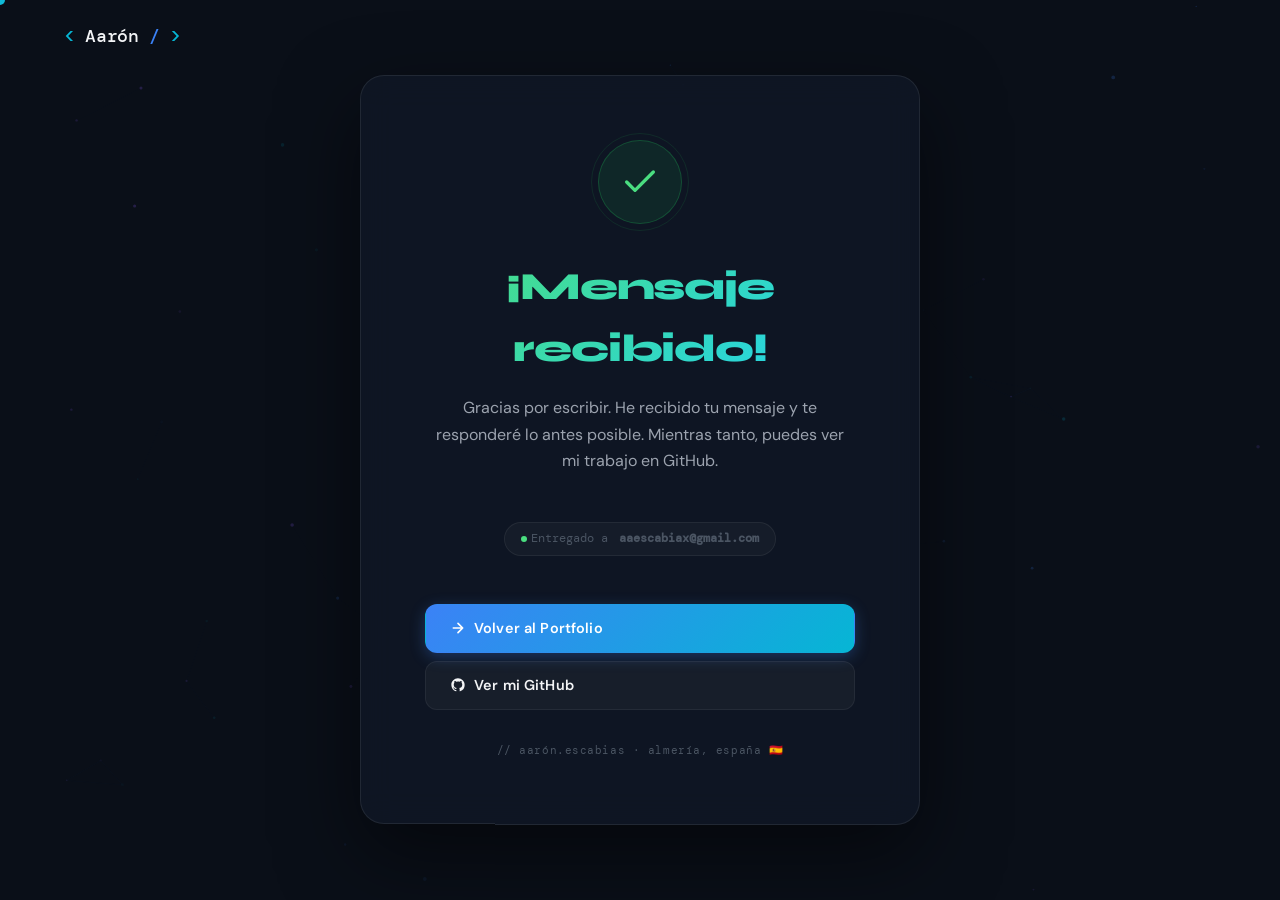
==== commit 079018a0: "Add files via upload" ====
--- a/success.html
+++ b/success.html
@@ -1,177 +1,177 @@
-<!DOCTYPE html>
-<html lang="es">
-<head>
-  <meta charset="UTF-8" />
-  <meta name="viewport" content="width=device-width, initial-scale=1.0" />
-  <meta name="robots" content="noindex, nofollow" />
-  <title>Mensaje enviado · Aarón Escabias</title>
-
-  <!-- Same Google Fonts as index -->
-  <link rel="preconnect" href="https://fonts.googleapis.com" />
-  <link rel="preconnect" href="https://fonts.gstatic.com" crossorigin />
-  <link href="https://fonts.googleapis.com/css2?family=Syne:wght@400;500;600;700;800&family=DM+Mono:ital,wght@0,300;0,400;0,500;1,300&family=DM+Sans:ital,opsz,wght@0,9..40,300;0,9..40,400;0,9..40,500;0,9..40,600;1,9..40,300&display=swap" rel="stylesheet" />
-
-  <!-- Shared stylesheet -->
-  <link rel="stylesheet" href="style.css" />
-</head>
-<body>
-
-  <!-- Custom cursor (same as index) -->
-  <div class="cursor" id="cursor"></div>
-  <div class="cursor-follower" id="cursorFollower"></div>
-
-  <!-- Particle canvas -->
-  <canvas id="particleCanvas" aria-hidden="true"></canvas>
-
-  <!-- ============================================================
-       SUCCESS PAGE
-  ============================================================ -->
-  <main class="success-page" role="main">
-
-    <!-- Minimal nav link back -->
-    <a href="index.html" class="nav-logo" style="position:fixed;top:22px;left:5%;z-index:100;" aria-label="Volver al portfolio">
-      <span class="logo-bracket">&lt;</span>
-      <span class="logo-name">Aarón</span>
-      <span class="logo-slash">/</span>
-      <span class="logo-bracket">&gt;</span>
-    </a>
-
-    <article class="success-card" role="article" aria-labelledby="success-title">
-
-      <!-- Icon -->
-      <div class="success-icon-wrap" aria-hidden="true">
-        <svg class="success-icon" viewBox="0 0 24 24" fill="none" stroke="currentColor" stroke-width="2" stroke-linecap="round" stroke-linejoin="round">
-          <polyline points="20 6 9 17 4 12"/>
-        </svg>
-      </div>
-
-      <!-- Heading -->
-      <h1 class="success-title" id="success-title">¡Mensaje recibido!</h1>
-
-      <p class="success-subtitle">
-        Gracias por escribir. He recibido tu mensaje y te responderé
-        lo antes posible. Mientras tanto, puedes ver mi trabajo en GitHub.
-      </p>
-
-      <!-- Status pill -->
-      <div class="success-meta">
-        <span class="success-meta-dot" aria-hidden="true"></span>
-        Entregado a&nbsp;<strong>aaescabiax@gmail.com</strong>
-      </div>
-
-      <!-- Actions -->
-      <div class="success-actions">
-        <a href="index.html" class="btn btn-primary">
-          <svg width="16" height="16" viewBox="0 0 24 24" fill="none" stroke="currentColor" stroke-width="2.5" stroke-linecap="round" stroke-linejoin="round" aria-hidden="true"><path d="M5 12h14M12 5l7 7-7 7"/></svg>
-          Volver al Portfolio
-        </a>
-        <a href="https://github.com/Labaguettee33" target="_blank" rel="noopener noreferrer" class="btn btn-ghost">
-          <svg width="16" height="16" viewBox="0 0 24 24" fill="currentColor" aria-hidden="true"><path d="M12 2C6.477 2 2 6.484 2 12.017c0 4.425 2.865 8.18 6.839 9.504.5.092.682-.217.682-.483 0-.237-.008-.868-.013-1.703-2.782.605-3.369-1.343-3.369-1.343-.454-1.158-1.11-1.466-1.11-1.466-.908-.62.069-.608.069-.608 1.003.07 1.531 1.032 1.531 1.032.892 1.53 2.341 1.088 2.91.832.092-.647.35-1.088.636-1.338-2.22-.253-4.555-1.113-4.555-4.951 0-1.093.39-1.988 1.029-2.688-.103-.253-.446-1.272.098-2.65 0 0 .84-.27 2.75 1.026A9.564 9.564 0 0112 6.844c.85.004 1.705.115 2.504.337 1.909-1.296 2.747-1.027 2.747-1.027.546 1.379.202 2.398.1 2.651.64.7 1.028 1.595 1.028 2.688 0 3.848-2.339 4.695-4.566 4.943.359.309.678.92.678 1.855 0 1.338-.012 2.419-.012 2.747 0 .268.18.58.688.482A10.019 10.019 0 0022 12.017C22 6.484 17.522 2 12 2z"/></svg>
-          Ver mi GitHub
-        </a>
-      </div>
-
-      <p class="success-footer-note">// aarón.escabias · almería, españa 🇪🇸</p>
-
-    </article>
-
-  </main>
-
-  <script>
-    "use strict";
-
-    /* ----- Cursor ----- */
-    (function () {
-      const cursor   = document.getElementById("cursor");
-      const follower = document.getElementById("cursorFollower");
-      if (!cursor || !follower) return;
-      if (window.matchMedia("(hover: none), (pointer: coarse)").matches) return;
-
-      let mx = -100, my = -100, fx = -100, fy = -100;
-
-      document.addEventListener("mousemove", (e) => {
-        mx = e.clientX; my = e.clientY;
-        cursor.style.left = mx + "px";
-        cursor.style.top  = my + "px";
-      });
-
-      (function loop() {
-        fx += (mx - fx) * 0.12;
-        fy += (my - fy) * 0.12;
-        follower.style.left = fx + "px";
-        follower.style.top  = fy + "px";
-        requestAnimationFrame(loop);
-      })();
-    })();
-
-    /* ----- Particles ----- */
-    (function () {
-      const canvas = document.getElementById("particleCanvas");
-      if (!canvas) return;
-      const ctx = canvas.getContext("2d");
-      let W, H, particles = [];
-
-      function resize() {
-        W = canvas.width  = window.innerWidth;
-        H = canvas.height = window.innerHeight;
-      }
-
-      class P {
-        constructor() { this.reset(true); }
-        reset(rand) {
-          this.x  = Math.random() * W;
-          this.y  = rand ? Math.random() * H : H + 10;
-          this.vx = (Math.random() - 0.5) * 0.3;
-          this.vy = -(Math.random() * 0.3 + 0.1);
-          this.r  = Math.random() * 1.5 + 0.6;
-          this.a  = Math.random() * 0.4 + 0.05;
-          this.c  = ["rgba(59,130,246,", "rgba(6,182,212,", "rgba(139,92,246,"][Math.floor(Math.random() * 3)];
-        }
-        update() {
-          this.x += this.vx; this.y += this.vy;
-          if (this.y < -10 || this.x < -10 || this.x > W + 10) this.reset();
-        }
-        draw() {
-          ctx.beginPath();
-          ctx.arc(this.x, this.y, this.r, 0, Math.PI * 2);
-          ctx.fillStyle = this.c + this.a + ")";
-          ctx.fill();
-        }
-      }
-
-      resize();
-      for (let i = 0; i < 55; i++) particles.push(new P());
-      window.addEventListener("resize", () => { resize(); particles = []; for (let i = 0; i < 55; i++) particles.push(new P()); });
-
-      (function loop() {
-        ctx.clearRect(0, 0, W, H);
-
-        for (let i = 0; i < particles.length; i++) {
-          for (let j = i + 1; j < particles.length; j++) {
-            const dx = particles[i].x - particles[j].x;
-            const dy = particles[i].y - particles[j].y;
-            const d  = Math.sqrt(dx * dx + dy * dy);
-            if (d < 110) {
-              ctx.beginPath();
-              ctx.moveTo(particles[i].x, particles[i].y);
-              ctx.lineTo(particles[j].x, particles[j].y);
-              ctx.strokeStyle = `rgba(59,130,246,${(1 - d / 110) * 0.1})`;
-              ctx.lineWidth   = 0.6;
-              ctx.stroke();
-            }
-          }
-        }
-
-        particles.forEach((p) => { p.update(); p.draw(); });
-        requestAnimationFrame(loop);
-      })();
-    })();
-
-    /* ----- Auto-redirect after 12s ----- */
-    setTimeout(() => {
-      window.location.href = "index.html";
-    }, 12000);
-  </script>
-
-</body>
+<!DOCTYPE html>
+<html lang="es">
+<head>
+  <meta charset="UTF-8" />
+  <meta name="viewport" content="width=device-width, initial-scale=1.0" />
+  <meta name="robots" content="noindex, nofollow" />
+  <title>Mensaje enviado · Aarón Escabias</title>
+
+  <!-- Same Google Fonts as index -->
+  <link rel="preconnect" href="https://fonts.googleapis.com" />
+  <link rel="preconnect" href="https://fonts.gstatic.com" crossorigin />
+  <link href="https://fonts.googleapis.com/css2?family=Syne:wght@400;500;600;700;800&family=DM+Mono:ital,wght@0,300;0,400;0,500;1,300&family=DM+Sans:ital,opsz,wght@0,9..40,300;0,9..40,400;0,9..40,500;0,9..40,600;1,9..40,300&display=swap" rel="stylesheet" />
+
+  <!-- Shared stylesheet -->
+  <link rel="stylesheet" href="style.css" />
+</head>
+<body>
+
+  <!-- Custom cursor (same as index) -->
+  <div class="cursor" id="cursor"></div>
+  <div class="cursor-follower" id="cursorFollower"></div>
+
+  <!-- Particle canvas -->
+  <canvas id="particleCanvas" aria-hidden="true"></canvas>
+
+  <!-- ============================================================
+       SUCCESS PAGE
+  ============================================================ -->
+  <main class="success-page" role="main">
+
+    <!-- Minimal nav link back -->
+    <a href="index.html" class="nav-logo" style="position:fixed;top:22px;left:5%;z-index:100;" aria-label="Volver al portfolio">
+      <span class="logo-bracket">&lt;</span>
+      <span class="logo-name">Aarón</span>
+      <span class="logo-slash">/</span>
+      <span class="logo-bracket">&gt;</span>
+    </a>
+
+    <article class="success-card" role="article" aria-labelledby="success-title">
+
+      <!-- Icon -->
+      <div class="success-icon-wrap" aria-hidden="true">
+        <svg class="success-icon" viewBox="0 0 24 24" fill="none" stroke="currentColor" stroke-width="2" stroke-linecap="round" stroke-linejoin="round">
+          <polyline points="20 6 9 17 4 12"/>
+        </svg>
+      </div>
+
+      <!-- Heading -->
+      <h1 class="success-title" id="success-title">¡Mensaje recibido!</h1>
+
+      <p class="success-subtitle">
+        Gracias por escribir. He recibido tu mensaje y te responderé
+        lo antes posible. Mientras tanto, puedes ver mi trabajo en GitHub.
+      </p>
+
+      <!-- Status pill -->
+      <div class="success-meta">
+        <span class="success-meta-dot" aria-hidden="true"></span>
+        Entregado a&nbsp;<strong>aaescabiax@gmail.com</strong>
+      </div>
+
+      <!-- Actions -->
+      <div class="success-actions">
+        <a href="index.html" class="btn btn-primary">
+          <svg width="16" height="16" viewBox="0 0 24 24" fill="none" stroke="currentColor" stroke-width="2.5" stroke-linecap="round" stroke-linejoin="round" aria-hidden="true"><path d="M5 12h14M12 5l7 7-7 7"/></svg>
+          Volver al Portfolio
+        </a>
+        <a href="https://github.com/Labaguettee33" target="_blank" rel="noopener noreferrer" class="btn btn-ghost">
+          <svg width="16" height="16" viewBox="0 0 24 24" fill="currentColor" aria-hidden="true"><path d="M12 2C6.477 2 2 6.484 2 12.017c0 4.425 2.865 8.18 6.839 9.504.5.092.682-.217.682-.483 0-.237-.008-.868-.013-1.703-2.782.605-3.369-1.343-3.369-1.343-.454-1.158-1.11-1.466-1.11-1.466-.908-.62.069-.608.069-.608 1.003.07 1.531 1.032 1.531 1.032.892 1.53 2.341 1.088 2.91.832.092-.647.35-1.088.636-1.338-2.22-.253-4.555-1.113-4.555-4.951 0-1.093.39-1.988 1.029-2.688-.103-.253-.446-1.272.098-2.65 0 0 .84-.27 2.75 1.026A9.564 9.564 0 0112 6.844c.85.004 1.705.115 2.504.337 1.909-1.296 2.747-1.027 2.747-1.027.546 1.379.202 2.398.1 2.651.64.7 1.028 1.595 1.028 2.688 0 3.848-2.339 4.695-4.566 4.943.359.309.678.92.678 1.855 0 1.338-.012 2.419-.012 2.747 0 .268.18.58.688.482A10.019 10.019 0 0022 12.017C22 6.484 17.522 2 12 2z"/></svg>
+          Ver mi GitHub
+        </a>
+      </div>
+
+      <p class="success-footer-note">// aarón.escabias · almería, españa 🇪🇸</p>
+
+    </article>
+
+  </main>
+
+  <script>
+    "use strict";
+
+    /* ----- Cursor ----- */
+    (function () {
+      const cursor   = document.getElementById("cursor");
+      const follower = document.getElementById("cursorFollower");
+      if (!cursor || !follower) return;
+      if (window.matchMedia("(hover: none), (pointer: coarse)").matches) return;
+
+      let mx = -100, my = -100, fx = -100, fy = -100;
+
+      document.addEventListener("mousemove", (e) => {
+        mx = e.clientX; my = e.clientY;
+        cursor.style.left = mx + "px";
+        cursor.style.top  = my + "px";
+      });
+
+      (function loop() {
+        fx += (mx - fx) * 0.12;
+        fy += (my - fy) * 0.12;
+        follower.style.left = fx + "px";
+        follower.style.top  = fy + "px";
+        requestAnimationFrame(loop);
+      })();
+    })();
+
+    /* ----- Particles ----- */
+    (function () {
+      const canvas = document.getElementById("particleCanvas");
+      if (!canvas) return;
+      const ctx = canvas.getContext("2d");
+      let W, H, particles = [];
+
+      function resize() {
+        W = canvas.width  = window.innerWidth;
+        H = canvas.height = window.innerHeight;
+      }
+
+      class P {
+        constructor() { this.reset(true); }
+        reset(rand) {
+          this.x  = Math.random() * W;
+          this.y  = rand ? Math.random() * H : H + 10;
+          this.vx = (Math.random() - 0.5) * 0.3;
+          this.vy = -(Math.random() * 0.3 + 0.1);
+          this.r  = Math.random() * 1.5 + 0.6;
+          this.a  = Math.random() * 0.4 + 0.05;
+          this.c  = ["rgba(59,130,246,", "rgba(6,182,212,", "rgba(139,92,246,"][Math.floor(Math.random() * 3)];
+        }
+        update() {
+          this.x += this.vx; this.y += this.vy;
+          if (this.y < -10 || this.x < -10 || this.x > W + 10) this.reset();
+        }
+        draw() {
+          ctx.beginPath();
+          ctx.arc(this.x, this.y, this.r, 0, Math.PI * 2);
+          ctx.fillStyle = this.c + this.a + ")";
+          ctx.fill();
+        }
+      }
+
+      resize();
+      for (let i = 0; i < 55; i++) particles.push(new P());
+      window.addEventListener("resize", () => { resize(); particles = []; for (let i = 0; i < 55; i++) particles.push(new P()); });
+
+      (function loop() {
+        ctx.clearRect(0, 0, W, H);
+
+        for (let i = 0; i < particles.length; i++) {
+          for (let j = i + 1; j < particles.length; j++) {
+            const dx = particles[i].x - particles[j].x;
+            const dy = particles[i].y - particles[j].y;
+            const d  = Math.sqrt(dx * dx + dy * dy);
+            if (d < 110) {
+              ctx.beginPath();
+              ctx.moveTo(particles[i].x, particles[i].y);
+              ctx.lineTo(particles[j].x, particles[j].y);
+              ctx.strokeStyle = `rgba(59,130,246,${(1 - d / 110) * 0.1})`;
+              ctx.lineWidth   = 0.6;
+              ctx.stroke();
+            }
+          }
+        }
+
+        particles.forEach((p) => { p.update(); p.draw(); });
+        requestAnimationFrame(loop);
+      })();
+    })();
+
+    /* ----- Auto-redirect after 12s ----- */
+    setTimeout(() => {
+      window.location.href = "index.html";
+    }, 12000);
+  </script>
+
+</body>
 </html>
--- a/style.css
+++ b/style.css
@@ -1,2075 +1,2075 @@
-/* ================================================================
-   AARON ESCABIAS · PORTFOLIO — style.css
-   Cyber-Elegant Dark Mode · Production Ready
-================================================================ */
-
-/* ================================================================
-   1. ROOT VARIABLES & DESIGN TOKENS
-================================================================ */
-:root {
-  /* Colors */
-  --bg-deep:         #080c14;
-  --bg-main:         #0a0f18;
-  --bg-surface:      #0f1623;
-  --bg-card:         #111827;
-  --bg-card-hover:   #151f30;
-
-  --accent-blue:     #3b82f6;
-  --accent-cyan:     #06b6d4;
-  --accent-purple:   #8b5cf6;
-  --accent-gradient: linear-gradient(135deg, #3b82f6 0%, #06b6d4 100%);
-  --accent-gradient-text: linear-gradient(135deg, #60a5fa 0%, #22d3ee 50%, #a78bfa 100%);
-
-  --text-primary:    #f3f4f6;
-  --text-secondary:  #9ca3af;
-  --text-muted:      #4b5563;
-  --text-on-accent:  #ffffff;
-
-  --border-subtle:   rgba(255, 255, 255, 0.06);
-  --border-glow:     rgba(6, 182, 212, 0.35);
-  --border-blue:     rgba(59, 130, 246, 0.35);
-
-  /* Glass */
-  --glass-bg:        rgba(17, 24, 39, 0.75);
-  --glass-border:    rgba(255, 255, 255, 0.08);
-  --glass-blur:      16px;
-
-  /* Shadows */
-  --shadow-sm:       0 1px 3px rgba(0,0,0,0.5);
-  --shadow-md:       0 4px 20px rgba(0,0,0,0.5);
-  --shadow-lg:       0 10px 40px rgba(0,0,0,0.6);
-  --shadow-glow-cyan: 0 0 30px rgba(6, 182, 212, 0.35);
-  --shadow-glow-blue: 0 0 30px rgba(59, 130, 246, 0.35);
-  --shadow-glow-sm:  0 0 12px rgba(6, 182, 212, 0.2);
-
-  /* Typography */
-  --font-display:    'Syne', sans-serif;
-  --font-body:       'DM Sans', sans-serif;
-  --font-mono:       'DM Mono', monospace;
-
-  /* Spacing */
-  --space-xs:  0.25rem;
-  --space-sm:  0.5rem;
-  --space-md:  1rem;
-  --space-lg:  1.5rem;
-  --space-xl:  2rem;
-  --space-2xl: 3rem;
-  --space-3xl: 5rem;
-  --space-4xl: 8rem;
-
-  /* Radii */
-  --radius-sm:  6px;
-  --radius-md:  12px;
-  --radius-lg:  18px;
-  --radius-xl:  24px;
-  --radius-full: 9999px;
-
-  /* Transitions */
-  --ease-out:    cubic-bezier(0.22, 1, 0.36, 1);
-  --ease-in-out: cubic-bezier(0.65, 0, 0.35, 1);
-  --duration-fast: 0.18s;
-  --duration-mid:  0.35s;
-  --duration-slow: 0.6s;
-
-  /* Nav height */
-  --nav-h: 68px;
-}
-
-/* ================================================================
-   2. CSS RESET & BASE
-================================================================ */
-*, *::before, *::after {
-  box-sizing: border-box;
-  margin: 0;
-  padding: 0;
-}
-
-html {
-  scroll-behavior: smooth;
-  scroll-padding-top: var(--nav-h);
-  font-size: 16px;
-  -webkit-font-smoothing: antialiased;
-  -moz-osx-font-smoothing: grayscale;
-  text-rendering: optimizeLegibility;
-}
-
-body {
-  background-color: var(--bg-main);
-  color: var(--text-primary);
-  font-family: var(--font-body);
-  font-size: 1rem;
-  line-height: 1.6;
-  overflow-x: hidden;
-  cursor: none;
-}
-
-img, svg { display: block; }
-a { color: inherit; text-decoration: none; }
-button { cursor: none; background: none; border: none; font: inherit; }
-ul { list-style: none; }
-input, textarea { font: inherit; }
-
-::selection {
-  background: rgba(6, 182, 212, 0.25);
-  color: #fff;
-}
-
-:focus-visible {
-  outline: 2px solid var(--accent-cyan);
-  outline-offset: 3px;
-  border-radius: var(--radius-sm);
-}
-
-/* ================================================================
-   3. CUSTOM CURSOR
-================================================================ */
-.cursor {
-  position: fixed;
-  width: 10px;
-  height: 10px;
-  background: var(--accent-cyan);
-  border-radius: 50%;
-  pointer-events: none;
-  z-index: 10000;
-  transform: translate(-50%, -50%);
-  transition: transform var(--duration-fast) var(--ease-out),
-              width 0.2s var(--ease-out),
-              height 0.2s var(--ease-out),
-              background 0.2s ease;
-  mix-blend-mode: screen;
-}
-
-.cursor-follower {
-  position: fixed;
-  width: 36px;
-  height: 36px;
-  border: 1.5px solid rgba(6, 182, 212, 0.5);
-  border-radius: 50%;
-  pointer-events: none;
-  z-index: 9999;
-  transform: translate(-50%, -50%);
-  transition: transform 0.12s var(--ease-out),
-              width 0.3s var(--ease-out),
-              height 0.3s var(--ease-out),
-              border-color 0.3s ease;
-}
-
-body:has(a:hover) .cursor,
-body:has(button:hover) .cursor {
-  width: 18px;
-  height: 18px;
-  background: var(--accent-blue);
-}
-
-body:has(a:hover) .cursor-follower,
-body:has(button:hover) .cursor-follower {
-  width: 56px;
-  height: 56px;
-  border-color: var(--accent-blue);
-}
-
-@media (hover: none) or (pointer: coarse) {
-  .cursor, .cursor-follower { display: none; }
-  body { cursor: auto; }
-  button { cursor: pointer; }
-  a { cursor: pointer; }
-}
-
-/* ================================================================
-   4. PARTICLE CANVAS
-================================================================ */
-#particleCanvas {
-  position: fixed;
-  inset: 0;
-  pointer-events: none;
-  z-index: 0;
-  opacity: 0.5;
-}
-
-/* ================================================================
-   5. LAYOUT & CONTAINERS
-================================================================ */
-.container {
-  width: min(90%, 1180px);
-  margin-inline: auto;
-}
-
-.section {
-  position: relative;
-  z-index: 1;
-  padding-block: var(--space-4xl);
-}
-
-/* ================================================================
-   6. SCROLL ANIMATIONS
-================================================================ */
-.reveal {
-  opacity: 0;
-  transform: translateY(40px);
-  transition: opacity var(--duration-slow) var(--ease-out),
-              transform var(--duration-slow) var(--ease-out);
-}
-
-.reveal.show {
-  opacity: 1;
-  transform: translateY(0);
-}
-
-.reveal-delay-1 { transition-delay: 0.1s; }
-.reveal-delay-2 { transition-delay: 0.2s; }
-.reveal-delay-3 { transition-delay: 0.35s; }
-
-/* Hero init animations */
-.animate-fade-up {
-  opacity: 0;
-  transform: translateY(30px);
-  animation: fadeUp 0.8s var(--ease-out) forwards;
-  animation-delay: var(--delay, 0s);
-}
-
-.animate-fade-left {
-  opacity: 0;
-  transform: translateX(40px);
-  animation: fadeLeft 0.9s var(--ease-out) forwards;
-  animation-delay: var(--delay, 0s);
-}
-
-@keyframes fadeUp {
-  to { opacity: 1; transform: translateY(0); }
-}
-
-@keyframes fadeLeft {
-  to { opacity: 1; transform: translateX(0); }
-}
-
-/* ================================================================
-   7. NAVIGATION
-================================================================ */
-.navbar {
-  position: fixed;
-  top: 0;
-  left: 0;
-  right: 0;
-  z-index: 1000;
-  height: var(--nav-h);
-  transition: background var(--duration-mid) ease,
-              box-shadow var(--duration-mid) ease,
-              backdrop-filter var(--duration-mid) ease;
-}
-
-.navbar.scrolled {
-  background: var(--glass-bg);
-  backdrop-filter: blur(var(--glass-blur));
-  -webkit-backdrop-filter: blur(var(--glass-blur));
-  border-bottom: 1px solid var(--glass-border);
-  box-shadow: 0 4px 30px rgba(0,0,0,0.4);
-}
-
-.nav-container {
-  display: flex;
-  align-items: center;
-  gap: var(--space-xl);
-  height: 100%;
-  width: min(90%, 1180px);
-  margin-inline: auto;
-}
-
-.nav-logo {
-  font-family: var(--font-mono);
-  font-size: 1.15rem;
-  font-weight: 500;
-  letter-spacing: -0.02em;
-  flex-shrink: 0;
-  transition: opacity var(--duration-fast);
-}
-
-.nav-logo:hover { opacity: 0.8; }
-.logo-bracket { color: var(--accent-cyan); }
-.logo-slash { color: var(--accent-blue); }
-.logo-name { color: var(--text-primary); }
-
-.nav-links {
-  display: flex;
-  gap: var(--space-sm);
-  margin-left: auto;
-  align-items: center;
-}
-
-.nav-link {
-  position: relative;
-  font-family: var(--font-body);
-  font-size: 0.875rem;
-  font-weight: 500;
-  color: var(--text-secondary);
-  padding: var(--space-xs) var(--space-sm);
-  border-radius: var(--radius-sm);
-  transition: color var(--duration-fast);
-  overflow: hidden;
-}
-
-.nav-link::after {
-  content: '';
-  position: absolute;
-  bottom: 0;
-  left: 50%;
-  transform: translateX(-50%) scaleX(0);
-  width: 100%;
-  height: 1.5px;
-  background: var(--accent-gradient);
-  border-radius: 2px;
-  transition: transform var(--duration-mid) var(--ease-out);
-}
-
-.nav-link:hover,
-.nav-link.active {
-  color: var(--text-primary);
-}
-
-.nav-link:hover::after,
-.nav-link.active::after {
-  transform: translateX(-50%) scaleX(0.7);
-}
-
-.nav-cta {
-  display: flex;
-  align-items: center;
-  gap: var(--space-xs);
-  font-size: 0.8rem;
-  font-weight: 600;
-  font-family: var(--font-mono);
-  color: var(--accent-cyan);
-  border: 1px solid rgba(6, 182, 212, 0.3);
-  padding: 6px 14px;
-  border-radius: var(--radius-full);
-  transition: all var(--duration-fast);
-  flex-shrink: 0;
-}
-
-.nav-cta:hover {
-  background: rgba(6, 182, 212, 0.1);
-  border-color: var(--accent-cyan);
-  box-shadow: var(--shadow-glow-sm);
-}
-
-.hamburger {
-  display: none;
-  flex-direction: column;
-  gap: 5px;
-  width: 32px;
-  padding: 4px;
-  margin-left: auto;
-  flex-shrink: 0;
-}
-
-.ham-line {
-  display: block;
-  height: 2px;
-  background: var(--text-primary);
-  border-radius: 2px;
-  transition: transform var(--duration-mid) var(--ease-out),
-              opacity var(--duration-mid),
-              width var(--duration-mid) var(--ease-out);
-}
-
-.ham-line:last-child { width: 65%; }
-
-.hamburger.open .ham-line:nth-child(1) {
-  transform: translateY(7px) rotate(45deg);
-}
-.hamburger.open .ham-line:nth-child(2) {
-  opacity: 0;
-  transform: scaleX(0);
-}
-.hamburger.open .ham-line:nth-child(3) {
-  transform: translateY(-7px) rotate(-45deg);
-  width: 100%;
-}
-
-/* Mobile Menu */
-@media (max-width: 768px) {
-  .hamburger { display: flex; }
-  .nav-cta { display: none; }
-
-  .nav-links {
-    position: fixed;
-    inset: 0;
-    top: var(--nav-h);
-    flex-direction: column;
-    justify-content: center;
-    align-items: center;
-    gap: var(--space-lg);
-    background: rgba(8, 12, 20, 0.97);
-    backdrop-filter: blur(20px);
-    -webkit-backdrop-filter: blur(20px);
-    margin-left: 0;
-    opacity: 0;
-    pointer-events: none;
-    transform: translateY(-20px);
-    transition: opacity var(--duration-mid) var(--ease-out),
-                transform var(--duration-mid) var(--ease-out);
-  }
-
-  .nav-links.open {
-    opacity: 1;
-    pointer-events: all;
-    transform: translateY(0);
-  }
-
-  .nav-link {
-    font-size: 1.5rem;
-    font-family: var(--font-display);
-    font-weight: 700;
-    color: var(--text-primary);
-    padding: var(--space-sm) var(--space-lg);
-  }
-}
-
-/* ================================================================
-   8. HERO SECTION
-================================================================ */
-.hero {
-  position: relative;
-  min-height: 100svh;
-  display: grid;
-  grid-template-columns: 1fr 1fr;
-  align-items: center;
-  gap: var(--space-2xl);
-  padding-top: calc(var(--nav-h) + var(--space-2xl));
-  padding-bottom: var(--space-3xl);
-  width: min(92%, 1200px);
-  margin-inline: auto;
-  z-index: 1;
-}
-
-/* Grid background */
-.hero-grid-bg {
-  position: absolute;
-  inset: 0;
-  z-index: -1;
-  overflow: hidden;
-  pointer-events: none;
-}
-
-.hero-grid-bg::before {
-  content: '';
-  position: absolute;
-  inset: 0;
-  background-image:
-    linear-gradient(rgba(59, 130, 246, 0.04) 1px, transparent 1px),
-    linear-gradient(90deg, rgba(59, 130, 246, 0.04) 1px, transparent 1px);
-  background-size: 50px 50px;
-  mask-image: radial-gradient(ellipse 80% 80% at 50% 50%, black 30%, transparent 100%);
-}
-
-.hero-grid-bg::after {
-  content: '';
-  position: absolute;
-  width: 600px;
-  height: 600px;
-  background: radial-gradient(circle, rgba(59, 130, 246, 0.08) 0%, transparent 70%);
-  top: -100px;
-  right: -100px;
-  border-radius: 50%;
-  animation: orb-float 8s ease-in-out infinite alternate;
-}
-
-@keyframes orb-float {
-  from { transform: translate(0, 0) scale(1); }
-  to   { transform: translate(-30px, 30px) scale(1.05); }
-}
-
-/* Hero badge */
-.hero-badge {
-  display: inline-flex;
-  align-items: center;
-  gap: var(--space-xs);
-  font-family: var(--font-mono);
-  font-size: 0.75rem;
-  color: var(--accent-cyan);
-  background: rgba(6, 182, 212, 0.08);
-  border: 1px solid rgba(6, 182, 212, 0.2);
-  padding: 5px 12px;
-  border-radius: var(--radius-full);
-  margin-bottom: var(--space-lg);
-}
-
-.badge-dot {
-  width: 7px;
-  height: 7px;
-  background: var(--accent-cyan);
-  border-radius: 50%;
-  animation: pulse-dot 2s ease-in-out infinite;
-}
-
-@keyframes pulse-dot {
-  0%, 100% { opacity: 1; transform: scale(1); }
-  50%       { opacity: 0.5; transform: scale(0.8); }
-}
-
-/* Hero greeting */
-.hero-greeting {
-  font-family: var(--font-mono);
-  font-size: 0.95rem;
-  color: var(--text-secondary);
-  letter-spacing: 0.05em;
-  margin-bottom: var(--space-sm);
-}
-
-/* Hero name */
-.hero-name {
-  font-family: var(--font-display);
-  font-size: clamp(3rem, 7vw, 6.5rem);
-  font-weight: 800;
-  line-height: 0.95;
-  letter-spacing: -0.03em;
-  margin-bottom: var(--space-lg);
-}
-
-.name-gradient {
-  background: var(--accent-gradient-text);
-  -webkit-background-clip: text;
-  background-clip: text;
-  -webkit-text-fill-color: transparent;
-  background-size: 200% auto;
-  animation: gradient-shift 4s ease-in-out infinite alternate;
-}
-
-@keyframes gradient-shift {
-  from { background-position: 0% 50%; }
-  to   { background-position: 100% 50%; }
-}
-
-/* Typing */
-.hero-typing-wrapper {
-  display: flex;
-  align-items: center;
-  gap: 2px;
-  font-family: var(--font-mono);
-  font-size: 1rem;
-  color: var(--text-secondary);
-  background: rgba(255,255,255,0.03);
-  border: 1px solid var(--border-subtle);
-  padding: 8px 14px;
-  border-radius: var(--radius-md);
-  width: fit-content;
-  margin-bottom: var(--space-xl);
-}
-
-.typing-prefix {
-  color: var(--accent-cyan);
-  user-select: none;
-}
-
-.typing-text {
-  color: var(--text-primary);
-}
-
-.typing-cursor {
-  color: var(--accent-cyan);
-  animation: blink 1s step-end infinite;
-  font-size: 1.1rem;
-}
-
-@keyframes blink {
-  0%, 100% { opacity: 1; }
-  50%       { opacity: 0; }
-}
-
-/* Hero description */
-.hero-description {
-  font-size: 1rem;
-  color: var(--text-secondary);
-  max-width: 46ch;
-  margin-bottom: var(--space-xl);
-  line-height: 1.7;
-}
-
-/* Buttons */
-.hero-buttons {
-  display: flex;
-  gap: var(--space-md);
-  flex-wrap: wrap;
-  margin-bottom: var(--space-2xl);
-}
-
-/* ---- BUTTON SYSTEM ---- */
-.btn {
-  display: inline-flex;
-  align-items: center;
-  gap: 8px;
-  font-family: var(--font-body);
-  font-weight: 600;
-  font-size: 0.9rem;
-  padding: 12px 24px;
-  border-radius: var(--radius-md);
-  transition: all var(--duration-mid) var(--ease-out);
-  position: relative;
-  overflow: hidden;
-  white-space: nowrap;
-  border: 1px solid transparent;
-  letter-spacing: 0.01em;
-}
-
-.btn::before {
-  content: '';
-  position: absolute;
-  inset: 0;
-  opacity: 0;
-  transition: opacity var(--duration-mid);
-}
-
-.btn-primary {
-  background: var(--accent-gradient);
-  color: white;
-  border-color: transparent;
-  box-shadow: 0 4px 15px rgba(59, 130, 246, 0.3);
-}
-
-.btn-primary::before {
-  background: linear-gradient(135deg, #60a5fa 0%, #22d3ee 100%);
-}
-
-.btn-primary:hover {
-  transform: translateY(-2px);
-  box-shadow: 0 8px 25px rgba(59, 130, 246, 0.45), 0 0 0 1px rgba(255,255,255,0.1) inset;
-}
-
-.btn-primary:hover::before { opacity: 1; }
-
-.btn-ghost {
-  background: rgba(255,255,255,0.04);
-  color: var(--text-primary);
-  border-color: var(--border-subtle);
-}
-
-.btn-ghost:hover {
-  background: rgba(255,255,255,0.08);
-  border-color: rgba(255,255,255,0.15);
-  transform: translateY(-2px);
-}
-
-.btn-outline {
-  background: transparent;
-  color: var(--accent-cyan);
-  border: 1px solid rgba(6, 182, 212, 0.35);
-}
-
-.btn-outline:hover {
-  background: rgba(6, 182, 212, 0.08);
-  border-color: var(--accent-cyan);
-  box-shadow: var(--shadow-glow-sm);
-  transform: translateY(-2px);
-}
-
-.btn--full { width: 100%; justify-content: center; }
-
-/* Hero stats */
-.hero-stats {
-  display: flex;
-  align-items: center;
-  gap: var(--space-xl);
-}
-
-.stat-item {
-  display: flex;
-  flex-direction: column;
-  gap: 2px;
-}
-
-.stat-number {
-  font-family: var(--font-display);
-  font-size: 1.8rem;
-  font-weight: 800;
-  background: var(--accent-gradient-text);
-  -webkit-background-clip: text;
-  background-clip: text;
-  -webkit-text-fill-color: transparent;
-  line-height: 1;
-}
-
-.stat-label {
-  font-size: 0.72rem;
-  text-transform: uppercase;
-  letter-spacing: 0.1em;
-  color: var(--text-muted);
-  font-weight: 600;
-}
-
-.stat-divider {
-  width: 1px;
-  height: 36px;
-  background: var(--border-subtle);
-}
-
-/* Scroll indicator */
-.scroll-indicator {
-  position: absolute;
-  bottom: var(--space-xl);
-  left: 50%;
-  transform: translateX(-50%);
-  display: flex;
-  flex-direction: column;
-  align-items: center;
-  gap: 6px;
-  color: var(--text-muted);
-  font-family: var(--font-mono);
-  font-size: 0.65rem;
-  letter-spacing: 0.1em;
-  text-transform: uppercase;
-}
-
-.scroll-line {
-  width: 1px;
-  height: 48px;
-  background: var(--border-subtle);
-  position: relative;
-  overflow: hidden;
-}
-
-.scroll-dot {
-  position: absolute;
-  top: -8px;
-  left: -2px;
-  width: 5px;
-  height: 5px;
-  background: var(--accent-cyan);
-  border-radius: 50%;
-  animation: scroll-fall 2s ease-in-out infinite;
-}
-
-@keyframes scroll-fall {
-  from { top: -5px; opacity: 0; }
-  20%  { opacity: 1; }
-  to   { top: 100%; opacity: 0; }
-}
-
-/* ================================================================
-   9. CODE WINDOW (Hero Visual)
-================================================================ */
-.hero-visual {
-  position: relative;
-}
-
-.code-window {
-  background: #0c111c;
-  border: 1px solid rgba(255,255,255,0.07);
-  border-radius: var(--radius-lg);
-  overflow: hidden;
-  box-shadow: 0 20px 60px rgba(0,0,0,0.6), 0 0 0 1px rgba(255,255,255,0.04) inset;
-}
-
-.code-window-bar {
-  display: flex;
-  align-items: center;
-  gap: 6px;
-  padding: 12px 16px;
-  background: rgba(255,255,255,0.03);
-  border-bottom: 1px solid rgba(255,255,255,0.05);
-}
-
-.dot {
-  width: 12px;
-  height: 12px;
-  border-radius: 50%;
-  flex-shrink: 0;
-}
-
-.dot-red    { background: #ff5f56; }
-.dot-yellow { background: #ffbd2e; }
-.dot-green  { background: #27c93f; }
-
-.code-window-title {
-  font-family: var(--font-mono);
-  font-size: 0.72rem;
-  color: var(--text-muted);
-  margin-left: auto;
-  letter-spacing: 0.05em;
-}
-
-.code-content {
-  padding: var(--space-lg) var(--space-xl);
-  font-family: var(--font-mono);
-  font-size: 0.82rem;
-  line-height: 1.8;
-  overflow-x: auto;
-  tab-size: 2;
-}
-
-.c-keyword  { color: #7dd3fc; }
-.c-class    { color: #86efac; }
-.c-var      { color: #fde68a; }
-.c-string   { color: #fca5a5; }
-.c-method   { color: #c4b5fd; }
-.c-comment  { color: var(--text-muted); font-style: italic; }
-
-/* Floating badges */
-.floating-badge {
-  position: absolute;
-  display: flex;
-  align-items: center;
-  gap: 6px;
-  font-family: var(--font-mono);
-  font-size: 0.72rem;
-  font-weight: 500;
-  color: var(--text-primary);
-  background: var(--glass-bg);
-  border: 1px solid var(--glass-border);
-  backdrop-filter: blur(10px);
-  -webkit-backdrop-filter: blur(10px);
-  padding: 7px 12px;
-  border-radius: var(--radius-full);
-  white-space: nowrap;
-  box-shadow: var(--shadow-md);
-}
-
-.badge-java {
-  bottom: -20px;
-  left: -30px;
-  animation: badge-float-1 4s ease-in-out infinite alternate;
-}
-
-.badge-sql {
-  top: 20px;
-  right: -30px;
-  animation: badge-float-2 5s ease-in-out infinite alternate;
-}
-
-.badge-web {
-  bottom: 50px;
-  right: -20px;
-  animation: badge-float-3 6s ease-in-out infinite alternate;
-}
-
-@keyframes badge-float-1 {
-  from { transform: translateY(0) rotate(-2deg); }
-  to   { transform: translateY(-10px) rotate(2deg); }
-}
-@keyframes badge-float-2 {
-  from { transform: translateY(0) rotate(2deg); }
-  to   { transform: translateY(10px) rotate(-2deg); }
-}
-@keyframes badge-float-3 {
-  from { transform: translateY(0) rotate(-1deg); }
-  to   { transform: translateY(-8px) rotate(1deg); }
-}
-
-/* ================================================================
-   10. SECTION HEADERS
-================================================================ */
-.section-header {
-  margin-bottom: var(--space-3xl);
-  max-width: 600px;
-}
-
-.section-tag {
-  display: inline-block;
-  font-family: var(--font-mono);
-  font-size: 0.72rem;
-  color: var(--accent-cyan);
-  letter-spacing: 0.1em;
-  text-transform: uppercase;
-  margin-bottom: var(--space-sm);
-  background: rgba(6, 182, 212, 0.08);
-  border: 1px solid rgba(6, 182, 212, 0.2);
-  padding: 4px 10px;
-  border-radius: var(--radius-full);
-}
-
-.section-title {
-  font-family: var(--font-display);
-  font-size: clamp(2.2rem, 4.5vw, 3.8rem);
-  font-weight: 800;
-  line-height: 1.05;
-  letter-spacing: -0.03em;
-  color: var(--text-primary);
-}
-
-.section-title em {
-  font-style: normal;
-  background: var(--accent-gradient-text);
-  -webkit-background-clip: text;
-  background-clip: text;
-  -webkit-text-fill-color: transparent;
-}
-
-.section-subtitle {
-  margin-top: var(--space-md);
-  color: var(--text-secondary);
-  font-size: 1rem;
-  max-width: 50ch;
-}
-
-/* ================================================================
-   11. ABOUT SECTION
-================================================================ */
-.about {
-  background: linear-gradient(180deg, transparent 0%, rgba(6, 182, 212, 0.02) 50%, transparent 100%);
-}
-
-.about-grid {
-  display: grid;
-  grid-template-columns: 1fr 1fr;
-  gap: var(--space-3xl);
-  align-items: start;
-}
-
-.about-lead {
-  font-family: var(--font-display);
-  font-size: 1.25rem;
-  font-weight: 600;
-  color: var(--text-primary);
-  line-height: 1.4;
-  margin-bottom: var(--space-lg);
-}
-
-.about-body {
-  color: var(--text-secondary);
-  font-size: 0.95rem;
-  line-height: 1.75;
-  margin-bottom: var(--space-md);
-}
-
-.about-body strong {
-  color: var(--text-primary);
-  font-weight: 600;
-}
-
-.about-traits {
-  display: grid;
-  grid-template-columns: 1fr 1fr;
-  gap: var(--space-sm);
-  margin: var(--space-xl) 0;
-}
-
-.trait-item {
-  display: flex;
-  align-items: center;
-  gap: var(--space-sm);
-  font-size: 0.875rem;
-  color: var(--text-secondary);
-  background: var(--bg-card);
-  border: 1px solid var(--border-subtle);
-  padding: 10px 14px;
-  border-radius: var(--radius-md);
-  transition: all var(--duration-mid) var(--ease-out);
-}
-
-.trait-item:hover {
-  background: var(--bg-card-hover);
-  border-color: rgba(6, 182, 212, 0.2);
-  color: var(--text-primary);
-  transform: translateY(-2px);
-}
-
-.trait-icon {
-  width: 32px;
-  height: 32px;
-  background: rgba(6, 182, 212, 0.1);
-  border-radius: var(--radius-sm);
-  display: flex;
-  align-items: center;
-  justify-content: center;
-  color: var(--accent-cyan);
-  flex-shrink: 0;
-}
-
-/* Terminal */
-.terminal-window {
-  background: #090e18;
-  border: 1px solid rgba(255,255,255,0.07);
-  border-radius: var(--radius-lg);
-  overflow: hidden;
-  box-shadow: 0 20px 60px rgba(0,0,0,0.5);
-  margin-bottom: var(--space-md);
-}
-
-.terminal-bar {
-  display: flex;
-  align-items: center;
-  gap: 6px;
-  padding: 10px 14px;
-  background: rgba(255,255,255,0.03);
-  border-bottom: 1px solid rgba(255,255,255,0.05);
-}
-
-.terminal-title {
-  font-family: var(--font-mono);
-  font-size: 0.7rem;
-  color: var(--text-muted);
-  margin-left: auto;
-}
-
-.terminal-body {
-  padding: var(--space-lg) var(--space-lg) var(--space-xl);
-  font-family: var(--font-mono);
-  font-size: 0.82rem;
-  line-height: 1.6;
-  min-height: 240px;
-}
-
-.terminal-line {
-  margin-bottom: 2px;
-}
-
-.t-prompt { color: var(--accent-cyan); }
-.t-cmd    { color: #e2e8f0; }
-
-.terminal-output {
-  color: var(--text-secondary);
-  padding: 2px 0 var(--space-sm) 0;
-  margin-left: 2px;
-}
-
-.t-highlight {
-  color: var(--accent-cyan) !important;
-  font-weight: 500;
-}
-
-.t-cursor-blink {
-  color: var(--accent-cyan);
-  animation: blink 1s step-end infinite;
-}
-
-/* Location card */
-.about-location-card {
-  display: flex;
-  align-items: center;
-  gap: var(--space-md);
-  background: var(--bg-card);
-  border: 1px solid var(--border-subtle);
-  border-radius: var(--radius-md);
-  padding: var(--space-md) var(--space-lg);
-  position: relative;
-  overflow: hidden;
-}
-
-.about-location-card::before {
-  content: '';
-  position: absolute;
-  left: 0;
-  top: 0;
-  bottom: 0;
-  width: 3px;
-  background: var(--accent-gradient);
-  border-radius: 2px 0 0 2px;
-}
-
-.location-icon {
-  width: 42px;
-  height: 42px;
-  background: rgba(59, 130, 246, 0.1);
-  border-radius: var(--radius-sm);
-  display: flex;
-  align-items: center;
-  justify-content: center;
-  color: var(--accent-blue);
-  flex-shrink: 0;
-}
-
-.loc-label {
-  font-size: 0.72rem;
-  color: var(--text-muted);
-  text-transform: uppercase;
-  letter-spacing: 0.08em;
-  font-weight: 600;
-  margin-bottom: 2px;
-}
-
-.loc-city {
-  font-size: 0.9rem;
-  font-weight: 600;
-  color: var(--text-primary);
-}
-
-.location-pulse {
-  position: absolute;
-  right: var(--space-lg);
-  width: 10px;
-  height: 10px;
-  background: var(--accent-cyan);
-  border-radius: 50%;
-  animation: pulse-ring 2.5s ease-out infinite;
-}
-
-@keyframes pulse-ring {
-  0%   { box-shadow: 0 0 0 0 rgba(6, 182, 212, 0.4); }
-  70%  { box-shadow: 0 0 0 10px rgba(6, 182, 212, 0); }
-  100% { box-shadow: 0 0 0 0 rgba(6, 182, 212, 0); }
-}
-
-/* ================================================================
-   12. SKILLS SECTION
-================================================================ */
-.skills {
-  position: relative;
-}
-
-.skills::before {
-  content: '';
-  position: absolute;
-  inset: 0;
-  background: radial-gradient(ellipse 70% 50% at 50% 50%, rgba(59, 130, 246, 0.04) 0%, transparent 70%);
-  pointer-events: none;
-}
-
-.skills-grid {
-  display: grid;
-  grid-template-columns: repeat(auto-fill, minmax(280px, 1fr));
-  gap: var(--space-lg);
-}
-
-.skill-card {
-  position: relative;
-  background: var(--bg-card);
-  border: 1px solid var(--border-subtle);
-  border-radius: var(--radius-lg);
-  padding: var(--space-xl);
-  transition: transform var(--duration-mid) var(--ease-out),
-              border-color var(--duration-mid),
-              box-shadow var(--duration-mid);
-  overflow: hidden;
-}
-
-.skill-card:hover {
-  transform: translateY(-6px);
-  border-color: rgba(6, 182, 212, 0.25);
-  box-shadow: 0 16px 40px rgba(0,0,0,0.4), var(--shadow-glow-sm);
-}
-
-.skill-card-glow {
-  position: absolute;
-  inset: -50%;
-  background: radial-gradient(circle at 50% 0%, rgba(6, 182, 212, 0.08) 0%, transparent 60%);
-  opacity: 0;
-  transition: opacity var(--duration-mid);
-  pointer-events: none;
-}
-
-.skill-card:hover .skill-card-glow { opacity: 1; }
-
-.skill-icon-wrap {
-  width: 56px;
-  height: 56px;
-  background: rgba(6, 182, 212, 0.08);
-  border: 1px solid rgba(6, 182, 212, 0.15);
-  border-radius: var(--radius-md);
-  display: flex;
-  align-items: center;
-  justify-content: center;
-  color: var(--accent-cyan);
-  margin-bottom: var(--space-md);
-  transition: background var(--duration-fast), border-color var(--duration-fast);
-}
-
-.skill-card:hover .skill-icon-wrap {
-  background: rgba(6, 182, 212, 0.14);
-  border-color: rgba(6, 182, 212, 0.3);
-}
-
-.skill-name {
-  font-family: var(--font-display);
-  font-size: 1rem;
-  font-weight: 700;
-  color: var(--text-primary);
-  margin-bottom: 4px;
-}
-
-.skill-desc {
-  font-size: 0.8rem;
-  color: var(--text-muted);
-  line-height: 1.5;
-  margin-bottom: var(--space-md);
-  min-height: 36px;
-}
-
-.skill-bar-track {
-  height: 5px;
-  background: rgba(255,255,255,0.06);
-  border-radius: var(--radius-full);
-  overflow: hidden;
-  margin-bottom: 6px;
-}
-
-.skill-bar-fill {
-  height: 100%;
-  width: 0;
-  background: var(--accent-gradient);
-  border-radius: var(--radius-full);
-  transition: width 1.2s var(--ease-out);
-  position: relative;
-}
-
-.skill-bar-fill::after {
-  content: '';
-  position: absolute;
-  right: 0;
-  top: 50%;
-  transform: translateY(-50%);
-  width: 8px;
-  height: 8px;
-  background: white;
-  border-radius: 50%;
-  box-shadow: var(--shadow-glow-sm);
-  opacity: 0;
-  transition: opacity 0.3s;
-}
-
-.skill-card.show .skill-bar-fill::after { opacity: 1; }
-
-.skill-percent {
-  font-family: var(--font-mono);
-  font-size: 0.72rem;
-  color: var(--accent-cyan);
-  font-weight: 500;
-}
-
-.skill-card--soft .skill-icon-wrap {
-  background: rgba(139, 92, 246, 0.1);
-  border-color: rgba(139, 92, 246, 0.2);
-  color: var(--accent-purple);
-}
-
-.soft-badges {
-  display: flex;
-  flex-wrap: wrap;
-  gap: var(--space-xs);
-  margin-top: var(--space-sm);
-}
-
-.soft-badge {
-  font-size: 0.72rem;
-  background: rgba(139, 92, 246, 0.08);
-  border: 1px solid rgba(139, 92, 246, 0.2);
-  color: #c4b5fd;
-  padding: 3px 10px;
-  border-radius: var(--radius-full);
-}
-
-/* ================================================================
-   13. PROJECTS SECTION
-================================================================ */
-.projects-grid {
-  display: grid;
-  grid-template-columns: repeat(auto-fill, minmax(340px, 1fr));
-  gap: var(--space-lg);
-  margin-bottom: var(--space-2xl);
-}
-
-.project-card {
-  background: var(--bg-card);
-  border: 1px solid var(--border-subtle);
-  border-radius: var(--radius-lg);
-  overflow: hidden;
-  transition: transform var(--duration-mid) var(--ease-out),
-              border-color var(--duration-mid),
-              box-shadow var(--duration-mid);
-}
-
-.project-card:hover {
-  transform: translateY(-8px);
-  border-color: rgba(59, 130, 246, 0.3);
-  box-shadow: 0 20px 50px rgba(0,0,0,0.5), 0 0 0 1px rgba(59, 130, 246, 0.1);
-}
-
-.project-cover {
-  position: relative;
-  height: 180px;
-  display: flex;
-  align-items: center;
-  justify-content: center;
-  overflow: hidden;
-}
-
-.project-cover--1 {
-  background: linear-gradient(135deg, #0f1e38 0%, #1a2a4a 50%, #0e2244 100%);
-}
-.project-cover--2 {
-  background: linear-gradient(135deg, #0d1f2f 0%, #1a3040 50%, #0a2535 100%);
-}
-.project-cover--3 {
-  background: linear-gradient(135deg, #1a0e2e 0%, #281540 50%, #1a0c2a 100%);
-}
-
-.project-cover-pattern {
-  position: absolute;
-  inset: 0;
-  background-image:
-    linear-gradient(rgba(255,255,255,0.03) 1px, transparent 1px),
-    linear-gradient(90deg, rgba(255,255,255,0.03) 1px, transparent 1px);
-  background-size: 30px 30px;
-}
-
-.project-cover-icon {
-  position: relative;
-  color: rgba(255,255,255,0.15);
-  transition: color var(--duration-mid), transform var(--duration-mid) var(--ease-out);
-}
-
-.project-card:hover .project-cover-icon {
-  color: rgba(255,255,255,0.35);
-  transform: scale(1.1);
-}
-
-.project-body {
-  padding: var(--space-xl);
-}
-
-.project-badges {
-  display: flex;
-  flex-wrap: wrap;
-  gap: 6px;
-  margin-bottom: var(--space-md);
-}
-
-.proj-badge {
-  font-family: var(--font-mono);
-  font-size: 0.68rem;
-  font-weight: 500;
-  background: rgba(59, 130, 246, 0.1);
-  border: 1px solid rgba(59, 130, 246, 0.2);
-  color: #93c5fd;
-  padding: 3px 9px;
-  border-radius: var(--radius-full);
-  text-transform: uppercase;
-  letter-spacing: 0.05em;
-}
-
-.project-title {
-  font-family: var(--font-display);
-  font-size: 1.15rem;
-  font-weight: 700;
-  color: var(--text-primary);
-  margin-bottom: var(--space-sm);
-  line-height: 1.3;
-}
-
-.project-desc {
-  font-size: 0.85rem;
-  color: var(--text-secondary);
-  line-height: 1.65;
-  margin-bottom: var(--space-lg);
-}
-
-.project-footer {
-  display: flex;
-  align-items: center;
-  justify-content: space-between;
-  gap: var(--space-sm);
-}
-
-.proj-link {
-  display: flex;
-  align-items: center;
-  gap: 6px;
-  font-family: var(--font-mono);
-  font-size: 0.78rem;
-  font-weight: 500;
-  color: var(--text-secondary);
-  transition: color var(--duration-fast);
-  padding: 6px 0;
-}
-
-.proj-link:hover { color: var(--accent-cyan); }
-
-.proj-status {
-  font-family: var(--font-mono);
-  font-size: 0.68rem;
-  font-weight: 600;
-  padding: 3px 10px;
-  border-radius: var(--radius-full);
-  text-transform: uppercase;
-  letter-spacing: 0.05em;
-}
-
-.proj-status--wip {
-  background: rgba(251, 191, 36, 0.1);
-  border: 1px solid rgba(251, 191, 36, 0.2);
-  color: #fbbf24;
-}
-
-.proj-status--live {
-  background: rgba(34, 197, 94, 0.1);
-  border: 1px solid rgba(34, 197, 94, 0.2);
-  color: #4ade80;
-}
-
-.projects-cta {
-  text-align: center;
-  padding: var(--space-2xl);
-  background: var(--bg-card);
-  border: 1px dashed var(--border-subtle);
-  border-radius: var(--radius-lg);
-}
-
-.projects-cta-text {
-  color: var(--text-secondary);
-  margin-bottom: var(--space-lg);
-  font-size: 0.95rem;
-}
-
-/* ================================================================
-   14. CONTACT SECTION
-================================================================ */
-.contact {
-  background: linear-gradient(180deg, transparent, rgba(59, 130, 246, 0.03) 50%, transparent);
-}
-
-.contact-grid {
-  display: grid;
-  grid-template-columns: 1fr 1.4fr;
-  gap: var(--space-2xl);
-  align-items: start;
-}
-
-.contact-card {
-  display: flex;
-  align-items: center;
-  gap: var(--space-md);
-  background: var(--bg-card);
-  border: 1px solid var(--border-subtle);
-  border-radius: var(--radius-md);
-  padding: var(--space-md) var(--space-lg);
-  margin-bottom: var(--space-md);
-  transition: all var(--duration-mid) var(--ease-out);
-}
-
-a.contact-card:hover {
-  border-color: rgba(6, 182, 212, 0.3);
-  transform: translateX(4px);
-  box-shadow: var(--shadow-glow-sm);
-}
-
-.contact-card-icon {
-  width: 44px;
-  height: 44px;
-  background: rgba(6, 182, 212, 0.1);
-  border-radius: var(--radius-sm);
-  display: flex;
-  align-items: center;
-  justify-content: center;
-  color: var(--accent-cyan);
-  flex-shrink: 0;
-}
-
-.contact-card-icon--location {
-  background: rgba(59, 130, 246, 0.1);
-  color: var(--accent-blue);
-}
-
-.contact-card-content {
-  display: flex;
-  flex-direction: column;
-  gap: 2px;
-  flex: 1;
-}
-
-.contact-card-label {
-  font-size: 0.72rem;
-  color: var(--text-muted);
-  text-transform: uppercase;
-  letter-spacing: 0.08em;
-  font-weight: 600;
-}
-
-.contact-card-value {
-  font-weight: 600;
-  font-size: 0.9rem;
-  color: var(--text-primary);
-}
-
-.contact-card-arrow {
-  color: var(--text-muted);
-  transition: transform var(--duration-fast), color var(--duration-fast);
-}
-
-a.contact-card:hover .contact-card-arrow {
-  transform: translateX(4px);
-  color: var(--accent-cyan);
-}
-
-.contact-availability {
-  background: rgba(34, 197, 94, 0.05);
-  border: 1px solid rgba(34, 197, 94, 0.15);
-  border-radius: var(--radius-md);
-  padding: var(--space-lg);
-  margin-top: var(--space-lg);
-}
-
-.avail-indicator {
-  display: flex;
-  align-items: center;
-  gap: var(--space-sm);
-  font-weight: 600;
-  font-size: 0.875rem;
-  color: #4ade80;
-  margin-bottom: var(--space-sm);
-}
-
-.avail-dot {
-  width: 9px;
-  height: 9px;
-  background: #4ade80;
-  border-radius: 50%;
-  flex-shrink: 0;
-  animation: pulse-ring 2s ease-out infinite;
-}
-
-.avail-desc {
-  font-size: 0.8rem;
-  color: var(--text-secondary);
-  line-height: 1.6;
-}
-
-/* Contact Form */
-.contact-form {
-  background: var(--glass-bg);
-  backdrop-filter: blur(var(--glass-blur));
-  -webkit-backdrop-filter: blur(var(--glass-blur));
-  border: 1px solid var(--glass-border);
-  border-radius: var(--radius-xl);
-  padding: var(--space-2xl);
-  box-shadow: 0 20px 60px rgba(0,0,0,0.4);
-}
-
-.form-group {
-  margin-bottom: var(--space-lg);
-}
-
-.form-label {
-  display: block;
-  font-size: 0.8rem;
-  font-weight: 600;
-  color: var(--text-secondary);
-  text-transform: uppercase;
-  letter-spacing: 0.06em;
-  margin-bottom: 6px;
-}
-
-.form-input {
-  width: 100%;
-  background: rgba(255,255,255,0.03);
-  border: 1px solid var(--border-subtle);
-  border-radius: var(--radius-md);
-  color: var(--text-primary);
-  padding: 12px 16px;
-  font-size: 0.9rem;
-  transition: border-color var(--duration-fast),
-              box-shadow var(--duration-fast),
-              background var(--duration-fast);
-  outline: none;
-  resize: none;
-}
-
-.form-input::placeholder {
-  color: var(--text-muted);
-}
-
-.form-input:focus {
-  border-color: var(--accent-cyan);
-  background: rgba(6, 182, 212, 0.04);
-  box-shadow: 0 0 0 3px rgba(6, 182, 212, 0.1), 0 0 15px rgba(6, 182, 212, 0.1);
-}
-
-.form-input.error {
-  border-color: #f87171;
-  box-shadow: 0 0 0 3px rgba(248, 113, 113, 0.1);
-}
-
-.form-error {
-  display: block;
-  font-size: 0.75rem;
-  color: #f87171;
-  margin-top: 4px;
-  min-height: 16px;
-}
-
-.form-textarea {
-  resize: vertical;
-  min-height: 120px;
-}
-
-.form-submit {
-  position: relative;
-  overflow: hidden;
-}
-
-.btn-loader {
-  position: absolute;
-  width: 18px;
-  height: 18px;
-  border: 2px solid rgba(255,255,255,0.3);
-  border-top-color: white;
-  border-radius: 50%;
-  animation: spin 0.7s linear infinite;
-  display: none;
-}
-
-.form-submit.loading .btn-text,
-.form-submit.loading .btn-icon { opacity: 0; }
-.form-submit.loading .btn-loader { display: block; }
-
-@keyframes spin {
-  to { transform: rotate(360deg); }
-}
-
-.form-success {
-  display: flex;
-  align-items: center;
-  gap: var(--space-sm);
-  color: #4ade80;
-  font-size: 0.9rem;
-  font-weight: 600;
-  margin-top: var(--space-md);
-  padding: 12px 16px;
-  background: rgba(34, 197, 94, 0.08);
-  border: 1px solid rgba(34, 197, 94, 0.2);
-  border-radius: var(--radius-md);
-}
-
-/* ================================================================
-   15. FOOTER
-================================================================ */
-.footer {
-  position: relative;
-  z-index: 1;
-  background: var(--bg-surface);
-  border-top: 1px solid var(--border-subtle);
-  padding: var(--space-2xl) 0 var(--space-xl);
-}
-
-.footer-top {
-  display: flex;
-  align-items: center;
-  justify-content: space-between;
-  gap: var(--space-lg);
-  margin-bottom: var(--space-xl);
-  flex-wrap: wrap;
-}
-
-.footer-logo {
-  font-family: var(--font-mono);
-  font-size: 1.1rem;
-  font-weight: 500;
-}
-
-.footer-tagline {
-  font-size: 0.875rem;
-  color: var(--text-muted);
-  font-style: italic;
-}
-
-.footer-divider {
-  height: 1px;
-  background: var(--border-subtle);
-  margin-bottom: var(--space-xl);
-}
-
-.footer-bottom {
-  display: flex;
-  align-items: center;
-  justify-content: space-between;
-  gap: var(--space-lg);
-  flex-wrap: wrap;
-}
-
-.footer-copy {
-  font-size: 0.8rem;
-  color: var(--text-muted);
-}
-
-.footer-heart {
-  color: #f87171;
-  animation: heartbeat 1.5s ease-in-out infinite;
-}
-
-@keyframes heartbeat {
-  0%, 100% { transform: scale(1); }
-  50%       { transform: scale(1.2); }
-}
-
-.back-to-top {
-  display: flex;
-  align-items: center;
-  gap: 6px;
-  font-size: 0.8rem;
-  font-weight: 600;
-  color: var(--accent-cyan);
-  font-family: var(--font-mono);
-  transition: all var(--duration-fast);
-}
-
-.back-to-top:hover {
-  color: white;
-  gap: 10px;
-}
-
-/* ================================================================
-   16. GLASSMORPHISM UTILITY
-================================================================ */
-.glass {
-  background: var(--glass-bg);
-  backdrop-filter: blur(var(--glass-blur));
-  -webkit-backdrop-filter: blur(var(--glass-blur));
-  border: 1px solid var(--glass-border);
-}
-
-/* ================================================================
-   17. RESPONSIVE — TABLET (≤ 1024px)
-================================================================ */
-@media (max-width: 1024px) {
-  .hero {
-    grid-template-columns: 1fr;
-    text-align: center;
-    padding-top: calc(var(--nav-h) + var(--space-3xl));
-  }
-
-  .hero-content { order: 1; }
-  .hero-visual  { display: none; }
-
-  .hero-description,
-  .hero-name { max-width: 100%; }
-
-  .hero-buttons {
-    justify-content: center;
-  }
-
-  .hero-stats {
-    justify-content: center;
-  }
-
-  .scroll-indicator {
-    bottom: var(--space-lg);
-  }
-
-  .about-grid,
-  .contact-grid {
-    grid-template-columns: 1fr;
-    gap: var(--space-2xl);
-  }
-
-  .about-terminal { order: -1; }
-}
-
-/* ================================================================
-   18. RESPONSIVE — MOBILE (≤ 640px)
-================================================================ */
-@media (max-width: 640px) {
-  :root {
-    --space-4xl: 4rem;
-    --space-3xl: 3rem;
-  }
-
-  .hero-name {
-    font-size: clamp(2.5rem, 12vw, 4rem);
-  }
-
-  .hero-typing-wrapper {
-    font-size: 0.75rem;
-  }
-
-  .hero-buttons { flex-direction: column; align-items: center; }
-  .btn { width: 100%; max-width: 320px; justify-content: center; }
-
-  .skills-grid {
-    grid-template-columns: 1fr;
-  }
-
-  .projects-grid {
-    grid-template-columns: 1fr;
-  }
-
-  .about-traits {
-    grid-template-columns: 1fr;
-  }
-
-  .contact-form {
-    padding: var(--space-lg);
-  }
-
-  .footer-top,
-  .footer-bottom {
-    flex-direction: column;
-    align-items: flex-start;
-    gap: var(--space-sm);
-  }
-
-  .section-title {
-    font-size: clamp(1.8rem, 8vw, 2.5rem);
-  }
-}
-
-/* ================================================================
-   19. ULTRAWIDE (≥ 1600px)
-================================================================ */
-@media (min-width: 1600px) {
-  .hero {
-    max-width: 1400px;
-    margin-inline: auto;
-  }
-}
-
-/* ================================================================
-   20. REDUCED MOTION
-================================================================ */
-@media (prefers-reduced-motion: reduce) {
-  *, *::before, *::after {
-    animation-duration: 0.01ms !important;
-    animation-iteration-count: 1 !important;
-    transition-duration: 0.01ms !important;
-  }
-
-  html { scroll-behavior: auto; }
-}
-
-/* ================================================================
-   21. PROJECT SKELETON CARD
-================================================================ */
-.project-cover--skeleton {
-  background: linear-gradient(135deg, #0d0d1a 0%, #111128 50%, #0d0d20 100%);
-  position: relative;
-}
-
-.project-cover--skeleton .project-cover-pattern {
-  background-image:
-    linear-gradient(rgba(139, 92, 246, 0.06) 1px, transparent 1px),
-    linear-gradient(90deg, rgba(139, 92, 246, 0.06) 1px, transparent 1px);
-}
-
-.project-cover-icon--skeleton {
-  color: rgba(139, 92, 246, 0.25);
-  transition: color var(--duration-mid), transform var(--duration-mid) var(--ease-out);
-  animation: skeleton-glow-icon 3s ease-in-out infinite alternate;
-}
-
-.project-card--skeleton:hover .project-cover-icon--skeleton {
-  color: rgba(139, 92, 246, 0.6);
-  transform: scale(1.1);
-}
-
-@keyframes skeleton-glow-icon {
-  from { filter: drop-shadow(0 0 0px rgba(139, 92, 246, 0)); }
-  to   { filter: drop-shadow(0 0 12px rgba(139, 92, 246, 0.5)); }
-}
-
-/* Scanning line effect */
-.skeleton-scan-line {
-  position: absolute;
-  left: 0;
-  right: 0;
-  height: 2px;
-  background: linear-gradient(90deg, transparent 0%, rgba(139, 92, 246, 0.6) 50%, transparent 100%);
-  animation: scan-move 3s ease-in-out infinite;
-  opacity: 0.7;
-}
-
-@keyframes scan-move {
-  0%   { top: 0%;    opacity: 0; }
-  10%  { opacity: 0.7; }
-  90%  { opacity: 0.7; }
-  100% { top: 100%; opacity: 0; }
-}
-
-/* Redacted badges */
-.proj-badge--redacted {
-  background: rgba(139, 92, 246, 0.08);
-  border-color: rgba(139, 92, 246, 0.2);
-  color: #a78bfa;
-  letter-spacing: 0.2em;
-  filter: blur(3px);
-  user-select: none;
-  transition: filter var(--duration-mid);
-}
-
-.project-card--skeleton:hover .proj-badge--redacted {
-  filter: blur(0px);
-  background: rgba(139, 92, 246, 0.15);
-}
-
-/* Skeleton title dots */
-.project-title--skeleton {
-  display: flex;
-  align-items: center;
-  gap: var(--space-sm);
-}
-
-.skeleton-dots {
-  display: inline-flex;
-  gap: 4px;
-  align-items: center;
-}
-
-.skeleton-dots span {
-  width: 5px;
-  height: 5px;
-  background: var(--accent-purple);
-  border-radius: 50%;
-  animation: skeleton-dot-blink 1.4s ease-in-out infinite;
-}
-
-.skeleton-dots span:nth-child(2) { animation-delay: 0.2s; }
-.skeleton-dots span:nth-child(3) { animation-delay: 0.4s; }
-
-@keyframes skeleton-dot-blink {
-  0%, 100% { opacity: 0.2; transform: scale(0.8); }
-  50%       { opacity: 1;   transform: scale(1.2); }
-}
-
-/* Disabled link */
-.proj-link--disabled {
-  display: flex;
-  align-items: center;
-  gap: 6px;
-  font-family: var(--font-mono);
-  font-size: 0.78rem;
-  font-weight: 500;
-  color: var(--text-muted);
-  opacity: 0.5;
-  cursor: not-allowed;
-  user-select: none;
-}
-
-/* Skeleton card glow — purple tint */
-.project-card--skeleton:hover {
-  border-color: rgba(139, 92, 246, 0.3);
-  box-shadow: 0 20px 50px rgba(0,0,0,0.5), 0 0 0 1px rgba(139, 92, 246, 0.1);
-}
-
-/* 2-col grid centering when only 2 cards */
-@media (min-width: 900px) {
-  .projects-grid:has(.project-card:nth-child(2):last-child) {
-    grid-template-columns: repeat(2, minmax(340px, 480px));
-    justify-content: center;
-  }
-}
-
-/* ================================================================
-   22. SUCCESS PAGE STYLES
-================================================================ */
-.success-page {
-  min-height: 100svh;
-  display: flex;
-  flex-direction: column;
-  align-items: center;
-  justify-content: center;
-  padding: var(--space-2xl);
-  position: relative;
-  z-index: 1;
-}
-
-.success-card {
-  background: var(--glass-bg);
-  backdrop-filter: blur(var(--glass-blur));
-  -webkit-backdrop-filter: blur(var(--glass-blur));
-  border: 1px solid var(--glass-border);
-  border-radius: var(--radius-xl);
-  padding: clamp(2rem, 6vw, 4rem);
-  max-width: 560px;
-  width: 100%;
-  text-align: center;
-  box-shadow: 0 30px 80px rgba(0,0,0,0.5);
-  animation: card-enter 0.7s var(--ease-out) forwards;
-}
-
-@keyframes card-enter {
-  from { opacity: 0; transform: translateY(30px) scale(0.97); }
-  to   { opacity: 1; transform: translateY(0) scale(1); }
-}
-
-.success-icon-wrap {
-  width: 84px;
-  height: 84px;
-  background: rgba(34, 197, 94, 0.1);
-  border: 1px solid rgba(34, 197, 94, 0.25);
-  border-radius: 50%;
-  display: flex;
-  align-items: center;
-  justify-content: center;
-  margin: 0 auto var(--space-xl);
-  position: relative;
-  animation: icon-pop 0.6s 0.3s var(--ease-out) both;
-}
-
-@keyframes icon-pop {
-  from { transform: scale(0); opacity: 0; }
-  60%  { transform: scale(1.1); }
-  to   { transform: scale(1);   opacity: 1; }
-}
-
-.success-icon-wrap::before {
-  content: '';
-  position: absolute;
-  inset: -8px;
-  border: 1px solid rgba(34, 197, 94, 0.12);
-  border-radius: 50%;
-  animation: ripple-ring 2.5s ease-out infinite;
-}
-
-@keyframes ripple-ring {
-  0%   { transform: scale(1);    opacity: 0.6; }
-  100% { transform: scale(1.35); opacity: 0;   }
-}
-
-.success-icon {
-  color: #4ade80;
-  width: 40px;
-  height: 40px;
-}
-
-.success-title {
-  font-family: var(--font-display);
-  font-size: clamp(1.6rem, 4vw, 2.4rem);
-  font-weight: 800;
-  letter-spacing: -0.03em;
-  background: linear-gradient(135deg, #4ade80, #22d3ee);
-  -webkit-background-clip: text;
-  background-clip: text;
-  -webkit-text-fill-color: transparent;
-  margin-bottom: var(--space-md);
-}
-
-.success-subtitle {
-  font-size: 1rem;
-  color: var(--text-secondary);
-  line-height: 1.65;
-  margin-bottom: var(--space-2xl);
-  max-width: 38ch;
-  margin-inline: auto;
-}
-
-.success-meta {
-  display: flex;
-  align-items: center;
-  justify-content: center;
-  gap: var(--space-xs);
-  font-family: var(--font-mono);
-  font-size: 0.75rem;
-  color: var(--text-muted);
-  background: rgba(255,255,255,0.03);
-  border: 1px solid var(--border-subtle);
-  border-radius: var(--radius-full);
-  padding: 6px 16px;
-  width: fit-content;
-  margin: 0 auto var(--space-2xl);
-}
-
-.success-meta-dot {
-  width: 6px;
-  height: 6px;
-  background: #4ade80;
-  border-radius: 50%;
-  animation: pulse-dot 2s ease-in-out infinite;
-}
-
-.success-actions {
-  display: flex;
-  flex-direction: column;
-  gap: var(--space-sm);
-}
-
-.success-footer-note {
-  margin-top: var(--space-xl);
-  font-family: var(--font-mono);
-  font-size: 0.7rem;
-  color: var(--text-muted);
-  letter-spacing: 0.05em;
+/* ================================================================
+   AARON ESCABIAS · PORTFOLIO — style.css
+   Cyber-Elegant Dark Mode · Production Ready
+================================================================ */
+
+/* ================================================================
+   1. ROOT VARIABLES & DESIGN TOKENS
+================================================================ */
+:root {
+  /* Colors */
+  --bg-deep:         #080c14;
+  --bg-main:         #0a0f18;
+  --bg-surface:      #0f1623;
+  --bg-card:         #111827;
+  --bg-card-hover:   #151f30;
+
+  --accent-blue:     #3b82f6;
+  --accent-cyan:     #06b6d4;
+  --accent-purple:   #8b5cf6;
+  --accent-gradient: linear-gradient(135deg, #3b82f6 0%, #06b6d4 100%);
+  --accent-gradient-text: linear-gradient(135deg, #60a5fa 0%, #22d3ee 50%, #a78bfa 100%);
+
+  --text-primary:    #f3f4f6;
+  --text-secondary:  #9ca3af;
+  --text-muted:      #4b5563;
+  --text-on-accent:  #ffffff;
+
+  --border-subtle:   rgba(255, 255, 255, 0.06);
+  --border-glow:     rgba(6, 182, 212, 0.35);
+  --border-blue:     rgba(59, 130, 246, 0.35);
+
+  /* Glass */
+  --glass-bg:        rgba(17, 24, 39, 0.75);
+  --glass-border:    rgba(255, 255, 255, 0.08);
+  --glass-blur:      16px;
+
+  /* Shadows */
+  --shadow-sm:       0 1px 3px rgba(0,0,0,0.5);
+  --shadow-md:       0 4px 20px rgba(0,0,0,0.5);
+  --shadow-lg:       0 10px 40px rgba(0,0,0,0.6);
+  --shadow-glow-cyan: 0 0 30px rgba(6, 182, 212, 0.35);
+  --shadow-glow-blue: 0 0 30px rgba(59, 130, 246, 0.35);
+  --shadow-glow-sm:  0 0 12px rgba(6, 182, 212, 0.2);
+
+  /* Typography */
+  --font-display:    'Syne', sans-serif;
+  --font-body:       'DM Sans', sans-serif;
+  --font-mono:       'DM Mono', monospace;
+
+  /* Spacing */
+  --space-xs:  0.25rem;
+  --space-sm:  0.5rem;
+  --space-md:  1rem;
+  --space-lg:  1.5rem;
+  --space-xl:  2rem;
+  --space-2xl: 3rem;
+  --space-3xl: 5rem;
+  --space-4xl: 8rem;
+
+  /* Radii */
+  --radius-sm:  6px;
+  --radius-md:  12px;
+  --radius-lg:  18px;
+  --radius-xl:  24px;
+  --radius-full: 9999px;
+
+  /* Transitions */
+  --ease-out:    cubic-bezier(0.22, 1, 0.36, 1);
+  --ease-in-out: cubic-bezier(0.65, 0, 0.35, 1);
+  --duration-fast: 0.18s;
+  --duration-mid:  0.35s;
+  --duration-slow: 0.6s;
+
+  /* Nav height */
+  --nav-h: 68px;
+}
+
+/* ================================================================
+   2. CSS RESET & BASE
+================================================================ */
+*, *::before, *::after {
+  box-sizing: border-box;
+  margin: 0;
+  padding: 0;
+}
+
+html {
+  scroll-behavior: smooth;
+  scroll-padding-top: var(--nav-h);
+  font-size: 16px;
+  -webkit-font-smoothing: antialiased;
+  -moz-osx-font-smoothing: grayscale;
+  text-rendering: optimizeLegibility;
+}
+
+body {
+  background-color: var(--bg-main);
+  color: var(--text-primary);
+  font-family: var(--font-body);
+  font-size: 1rem;
+  line-height: 1.6;
+  overflow-x: hidden;
+  cursor: none;
+}
+
+img, svg { display: block; }
+a { color: inherit; text-decoration: none; }
+button { cursor: none; background: none; border: none; font: inherit; }
+ul { list-style: none; }
+input, textarea { font: inherit; }
+
+::selection {
+  background: rgba(6, 182, 212, 0.25);
+  color: #fff;
+}
+
+:focus-visible {
+  outline: 2px solid var(--accent-cyan);
+  outline-offset: 3px;
+  border-radius: var(--radius-sm);
+}
+
+/* ================================================================
+   3. CUSTOM CURSOR
+================================================================ */
+.cursor {
+  position: fixed;
+  width: 10px;
+  height: 10px;
+  background: var(--accent-cyan);
+  border-radius: 50%;
+  pointer-events: none;
+  z-index: 10000;
+  transform: translate(-50%, -50%);
+  transition: transform var(--duration-fast) var(--ease-out),
+              width 0.2s var(--ease-out),
+              height 0.2s var(--ease-out),
+              background 0.2s ease;
+  mix-blend-mode: screen;
+}
+
+.cursor-follower {
+  position: fixed;
+  width: 36px;
+  height: 36px;
+  border: 1.5px solid rgba(6, 182, 212, 0.5);
+  border-radius: 50%;
+  pointer-events: none;
+  z-index: 9999;
+  transform: translate(-50%, -50%);
+  transition: transform 0.12s var(--ease-out),
+              width 0.3s var(--ease-out),
+              height 0.3s var(--ease-out),
+              border-color 0.3s ease;
+}
+
+body:has(a:hover) .cursor,
+body:has(button:hover) .cursor {
+  width: 18px;
+  height: 18px;
+  background: var(--accent-blue);
+}
+
+body:has(a:hover) .cursor-follower,
+body:has(button:hover) .cursor-follower {
+  width: 56px;
+  height: 56px;
+  border-color: var(--accent-blue);
+}
+
+@media (hover: none) or (pointer: coarse) {
+  .cursor, .cursor-follower { display: none; }
+  body { cursor: auto; }
+  button { cursor: pointer; }
+  a { cursor: pointer; }
+}
+
+/* ================================================================
+   4. PARTICLE CANVAS
+================================================================ */
+#particleCanvas {
+  position: fixed;
+  inset: 0;
+  pointer-events: none;
+  z-index: 0;
+  opacity: 0.5;
+}
+
+/* ================================================================
+   5. LAYOUT & CONTAINERS
+================================================================ */
+.container {
+  width: min(90%, 1180px);
+  margin-inline: auto;
+}
+
+.section {
+  position: relative;
+  z-index: 1;
+  padding-block: var(--space-4xl);
+}
+
+/* ================================================================
+   6. SCROLL ANIMATIONS
+================================================================ */
+.reveal {
+  opacity: 0;
+  transform: translateY(40px);
+  transition: opacity var(--duration-slow) var(--ease-out),
+              transform var(--duration-slow) var(--ease-out);
+}
+
+.reveal.show {
+  opacity: 1;
+  transform: translateY(0);
+}
+
+.reveal-delay-1 { transition-delay: 0.1s; }
+.reveal-delay-2 { transition-delay: 0.2s; }
+.reveal-delay-3 { transition-delay: 0.35s; }
+
+/* Hero init animations */
+.animate-fade-up {
+  opacity: 0;
+  transform: translateY(30px);
+  animation: fadeUp 0.8s var(--ease-out) forwards;
+  animation-delay: var(--delay, 0s);
+}
+
+.animate-fade-left {
+  opacity: 0;
+  transform: translateX(40px);
+  animation: fadeLeft 0.9s var(--ease-out) forwards;
+  animation-delay: var(--delay, 0s);
+}
+
+@keyframes fadeUp {
+  to { opacity: 1; transform: translateY(0); }
+}
+
+@keyframes fadeLeft {
+  to { opacity: 1; transform: translateX(0); }
+}
+
+/* ================================================================
+   7. NAVIGATION
+================================================================ */
+.navbar {
+  position: fixed;
+  top: 0;
+  left: 0;
+  right: 0;
+  z-index: 1000;
+  height: var(--nav-h);
+  transition: background var(--duration-mid) ease,
+              box-shadow var(--duration-mid) ease,
+              backdrop-filter var(--duration-mid) ease;
+}
+
+.navbar.scrolled {
+  background: var(--glass-bg);
+  backdrop-filter: blur(var(--glass-blur));
+  -webkit-backdrop-filter: blur(var(--glass-blur));
+  border-bottom: 1px solid var(--glass-border);
+  box-shadow: 0 4px 30px rgba(0,0,0,0.4);
+}
+
+.nav-container {
+  display: flex;
+  align-items: center;
+  gap: var(--space-xl);
+  height: 100%;
+  width: min(90%, 1180px);
+  margin-inline: auto;
+}
+
+.nav-logo {
+  font-family: var(--font-mono);
+  font-size: 1.15rem;
+  font-weight: 500;
+  letter-spacing: -0.02em;
+  flex-shrink: 0;
+  transition: opacity var(--duration-fast);
+}
+
+.nav-logo:hover { opacity: 0.8; }
+.logo-bracket { color: var(--accent-cyan); }
+.logo-slash { color: var(--accent-blue); }
+.logo-name { color: var(--text-primary); }
+
+.nav-links {
+  display: flex;
+  gap: var(--space-sm);
+  margin-left: auto;
+  align-items: center;
+}
+
+.nav-link {
+  position: relative;
+  font-family: var(--font-body);
+  font-size: 0.875rem;
+  font-weight: 500;
+  color: var(--text-secondary);
+  padding: var(--space-xs) var(--space-sm);
+  border-radius: var(--radius-sm);
+  transition: color var(--duration-fast);
+  overflow: hidden;
+}
+
+.nav-link::after {
+  content: '';
+  position: absolute;
+  bottom: 0;
+  left: 50%;
+  transform: translateX(-50%) scaleX(0);
+  width: 100%;
+  height: 1.5px;
+  background: var(--accent-gradient);
+  border-radius: 2px;
+  transition: transform var(--duration-mid) var(--ease-out);
+}
+
+.nav-link:hover,
+.nav-link.active {
+  color: var(--text-primary);
+}
+
+.nav-link:hover::after,
+.nav-link.active::after {
+  transform: translateX(-50%) scaleX(0.7);
+}
+
+.nav-cta {
+  display: flex;
+  align-items: center;
+  gap: var(--space-xs);
+  font-size: 0.8rem;
+  font-weight: 600;
+  font-family: var(--font-mono);
+  color: var(--accent-cyan);
+  border: 1px solid rgba(6, 182, 212, 0.3);
+  padding: 6px 14px;
+  border-radius: var(--radius-full);
+  transition: all var(--duration-fast);
+  flex-shrink: 0;
+}
+
+.nav-cta:hover {
+  background: rgba(6, 182, 212, 0.1);
+  border-color: var(--accent-cyan);
+  box-shadow: var(--shadow-glow-sm);
+}
+
+.hamburger {
+  display: none;
+  flex-direction: column;
+  gap: 5px;
+  width: 32px;
+  padding: 4px;
+  margin-left: auto;
+  flex-shrink: 0;
+}
+
+.ham-line {
+  display: block;
+  height: 2px;
+  background: var(--text-primary);
+  border-radius: 2px;
+  transition: transform var(--duration-mid) var(--ease-out),
+              opacity var(--duration-mid),
+              width var(--duration-mid) var(--ease-out);
+}
+
+.ham-line:last-child { width: 65%; }
+
+.hamburger.open .ham-line:nth-child(1) {
+  transform: translateY(7px) rotate(45deg);
+}
+.hamburger.open .ham-line:nth-child(2) {
+  opacity: 0;
+  transform: scaleX(0);
+}
+.hamburger.open .ham-line:nth-child(3) {
+  transform: translateY(-7px) rotate(-45deg);
+  width: 100%;
+}
+
+/* Mobile Menu */
+@media (max-width: 768px) {
+  .hamburger { display: flex; }
+  .nav-cta { display: none; }
+
+  .nav-links {
+    position: fixed;
+    inset: 0;
+    top: var(--nav-h);
+    flex-direction: column;
+    justify-content: center;
+    align-items: center;
+    gap: var(--space-lg);
+    background: rgba(8, 12, 20, 0.97);
+    backdrop-filter: blur(20px);
+    -webkit-backdrop-filter: blur(20px);
+    margin-left: 0;
+    opacity: 0;
+    pointer-events: none;
+    transform: translateY(-20px);
+    transition: opacity var(--duration-mid) var(--ease-out),
+                transform var(--duration-mid) var(--ease-out);
+  }
+
+  .nav-links.open {
+    opacity: 1;
+    pointer-events: all;
+    transform: translateY(0);
+  }
+
+  .nav-link {
+    font-size: 1.5rem;
+    font-family: var(--font-display);
+    font-weight: 700;
+    color: var(--text-primary);
+    padding: var(--space-sm) var(--space-lg);
+  }
+}
+
+/* ================================================================
+   8. HERO SECTION
+================================================================ */
+.hero {
+  position: relative;
+  min-height: 100svh;
+  display: grid;
+  grid-template-columns: 1fr 1fr;
+  align-items: center;
+  gap: var(--space-2xl);
+  padding-top: calc(var(--nav-h) + var(--space-2xl));
+  padding-bottom: var(--space-3xl);
+  width: min(92%, 1200px);
+  margin-inline: auto;
+  z-index: 1;
+}
+
+/* Grid background */
+.hero-grid-bg {
+  position: absolute;
+  inset: 0;
+  z-index: -1;
+  overflow: hidden;
+  pointer-events: none;
+}
+
+.hero-grid-bg::before {
+  content: '';
+  position: absolute;
+  inset: 0;
+  background-image:
+    linear-gradient(rgba(59, 130, 246, 0.04) 1px, transparent 1px),
+    linear-gradient(90deg, rgba(59, 130, 246, 0.04) 1px, transparent 1px);
+  background-size: 50px 50px;
+  mask-image: radial-gradient(ellipse 80% 80% at 50% 50%, black 30%, transparent 100%);
+}
+
+.hero-grid-bg::after {
+  content: '';
+  position: absolute;
+  width: 600px;
+  height: 600px;
+  background: radial-gradient(circle, rgba(59, 130, 246, 0.08) 0%, transparent 70%);
+  top: -100px;
+  right: -100px;
+  border-radius: 50%;
+  animation: orb-float 8s ease-in-out infinite alternate;
+}
+
+@keyframes orb-float {
+  from { transform: translate(0, 0) scale(1); }
+  to   { transform: translate(-30px, 30px) scale(1.05); }
+}
+
+/* Hero badge */
+.hero-badge {
+  display: inline-flex;
+  align-items: center;
+  gap: var(--space-xs);
+  font-family: var(--font-mono);
+  font-size: 0.75rem;
+  color: var(--accent-cyan);
+  background: rgba(6, 182, 212, 0.08);
+  border: 1px solid rgba(6, 182, 212, 0.2);
+  padding: 5px 12px;
+  border-radius: var(--radius-full);
+  margin-bottom: var(--space-lg);
+}
+
+.badge-dot {
+  width: 7px;
+  height: 7px;
+  background: var(--accent-cyan);
+  border-radius: 50%;
+  animation: pulse-dot 2s ease-in-out infinite;
+}
+
+@keyframes pulse-dot {
+  0%, 100% { opacity: 1; transform: scale(1); }
+  50%       { opacity: 0.5; transform: scale(0.8); }
+}
+
+/* Hero greeting */
+.hero-greeting {
+  font-family: var(--font-mono);
+  font-size: 0.95rem;
+  color: var(--text-secondary);
+  letter-spacing: 0.05em;
+  margin-bottom: var(--space-sm);
+}
+
+/* Hero name */
+.hero-name {
+  font-family: var(--font-display);
+  font-size: clamp(3rem, 7vw, 6.5rem);
+  font-weight: 800;
+  line-height: 0.95;
+  letter-spacing: -0.03em;
+  margin-bottom: var(--space-lg);
+}
+
+.name-gradient {
+  background: var(--accent-gradient-text);
+  -webkit-background-clip: text;
+  background-clip: text;
+  -webkit-text-fill-color: transparent;
+  background-size: 200% auto;
+  animation: gradient-shift 4s ease-in-out infinite alternate;
+}
+
+@keyframes gradient-shift {
+  from { background-position: 0% 50%; }
+  to   { background-position: 100% 50%; }
+}
+
+/* Typing */
+.hero-typing-wrapper {
+  display: flex;
+  align-items: center;
+  gap: 2px;
+  font-family: var(--font-mono);
+  font-size: 1rem;
+  color: var(--text-secondary);
+  background: rgba(255,255,255,0.03);
+  border: 1px solid var(--border-subtle);
+  padding: 8px 14px;
+  border-radius: var(--radius-md);
+  width: fit-content;
+  margin-bottom: var(--space-xl);
+}
+
+.typing-prefix {
+  color: var(--accent-cyan);
+  user-select: none;
+}
+
+.typing-text {
+  color: var(--text-primary);
+}
+
+.typing-cursor {
+  color: var(--accent-cyan);
+  animation: blink 1s step-end infinite;
+  font-size: 1.1rem;
+}
+
+@keyframes blink {
+  0%, 100% { opacity: 1; }
+  50%       { opacity: 0; }
+}
+
+/* Hero description */
+.hero-description {
+  font-size: 1rem;
+  color: var(--text-secondary);
+  max-width: 46ch;
+  margin-bottom: var(--space-xl);
+  line-height: 1.7;
+}
+
+/* Buttons */
+.hero-buttons {
+  display: flex;
+  gap: var(--space-md);
+  flex-wrap: wrap;
+  margin-bottom: var(--space-2xl);
+}
+
+/* ---- BUTTON SYSTEM ---- */
+.btn {
+  display: inline-flex;
+  align-items: center;
+  gap: 8px;
+  font-family: var(--font-body);
+  font-weight: 600;
+  font-size: 0.9rem;
+  padding: 12px 24px;
+  border-radius: var(--radius-md);
+  transition: all var(--duration-mid) var(--ease-out);
+  position: relative;
+  overflow: hidden;
+  white-space: nowrap;
+  border: 1px solid transparent;
+  letter-spacing: 0.01em;
+}
+
+.btn::before {
+  content: '';
+  position: absolute;
+  inset: 0;
+  opacity: 0;
+  transition: opacity var(--duration-mid);
+}
+
+.btn-primary {
+  background: var(--accent-gradient);
+  color: white;
+  border-color: transparent;
+  box-shadow: 0 4px 15px rgba(59, 130, 246, 0.3);
+}
+
+.btn-primary::before {
+  background: linear-gradient(135deg, #60a5fa 0%, #22d3ee 100%);
+}
+
+.btn-primary:hover {
+  transform: translateY(-2px);
+  box-shadow: 0 8px 25px rgba(59, 130, 246, 0.45), 0 0 0 1px rgba(255,255,255,0.1) inset;
+}
+
+.btn-primary:hover::before { opacity: 1; }
+
+.btn-ghost {
+  background: rgba(255,255,255,0.04);
+  color: var(--text-primary);
+  border-color: var(--border-subtle);
+}
+
+.btn-ghost:hover {
+  background: rgba(255,255,255,0.08);
+  border-color: rgba(255,255,255,0.15);
+  transform: translateY(-2px);
+}
+
+.btn-outline {
+  background: transparent;
+  color: var(--accent-cyan);
+  border: 1px solid rgba(6, 182, 212, 0.35);
+}
+
+.btn-outline:hover {
+  background: rgba(6, 182, 212, 0.08);
+  border-color: var(--accent-cyan);
+  box-shadow: var(--shadow-glow-sm);
+  transform: translateY(-2px);
+}
+
+.btn--full { width: 100%; justify-content: center; }
+
+/* Hero stats */
+.hero-stats {
+  display: flex;
+  align-items: center;
+  gap: var(--space-xl);
+}
+
+.stat-item {
+  display: flex;
+  flex-direction: column;
+  gap: 2px;
+}
+
+.stat-number {
+  font-family: var(--font-display);
+  font-size: 1.8rem;
+  font-weight: 800;
+  background: var(--accent-gradient-text);
+  -webkit-background-clip: text;
+  background-clip: text;
+  -webkit-text-fill-color: transparent;
+  line-height: 1;
+}
+
+.stat-label {
+  font-size: 0.72rem;
+  text-transform: uppercase;
+  letter-spacing: 0.1em;
+  color: var(--text-muted);
+  font-weight: 600;
+}
+
+.stat-divider {
+  width: 1px;
+  height: 36px;
+  background: var(--border-subtle);
+}
+
+/* Scroll indicator */
+.scroll-indicator {
+  position: absolute;
+  bottom: var(--space-xl);
+  left: 50%;
+  transform: translateX(-50%);
+  display: flex;
+  flex-direction: column;
+  align-items: center;
+  gap: 6px;
+  color: var(--text-muted);
+  font-family: var(--font-mono);
+  font-size: 0.65rem;
+  letter-spacing: 0.1em;
+  text-transform: uppercase;
+}
+
+.scroll-line {
+  width: 1px;
+  height: 48px;
+  background: var(--border-subtle);
+  position: relative;
+  overflow: hidden;
+}
+
+.scroll-dot {
+  position: absolute;
+  top: -8px;
+  left: -2px;
+  width: 5px;
+  height: 5px;
+  background: var(--accent-cyan);
+  border-radius: 50%;
+  animation: scroll-fall 2s ease-in-out infinite;
+}
+
+@keyframes scroll-fall {
+  from { top: -5px; opacity: 0; }
+  20%  { opacity: 1; }
+  to   { top: 100%; opacity: 0; }
+}
+
+/* ================================================================
+   9. CODE WINDOW (Hero Visual)
+================================================================ */
+.hero-visual {
+  position: relative;
+}
+
+.code-window {
+  background: #0c111c;
+  border: 1px solid rgba(255,255,255,0.07);
+  border-radius: var(--radius-lg);
+  overflow: hidden;
+  box-shadow: 0 20px 60px rgba(0,0,0,0.6), 0 0 0 1px rgba(255,255,255,0.04) inset;
+}
+
+.code-window-bar {
+  display: flex;
+  align-items: center;
+  gap: 6px;
+  padding: 12px 16px;
+  background: rgba(255,255,255,0.03);
+  border-bottom: 1px solid rgba(255,255,255,0.05);
+}
+
+.dot {
+  width: 12px;
+  height: 12px;
+  border-radius: 50%;
+  flex-shrink: 0;
+}
+
+.dot-red    { background: #ff5f56; }
+.dot-yellow { background: #ffbd2e; }
+.dot-green  { background: #27c93f; }
+
+.code-window-title {
+  font-family: var(--font-mono);
+  font-size: 0.72rem;
+  color: var(--text-muted);
+  margin-left: auto;
+  letter-spacing: 0.05em;
+}
+
+.code-content {
+  padding: var(--space-lg) var(--space-xl);
+  font-family: var(--font-mono);
+  font-size: 0.82rem;
+  line-height: 1.8;
+  overflow-x: auto;
+  tab-size: 2;
+}
+
+.c-keyword  { color: #7dd3fc; }
+.c-class    { color: #86efac; }
+.c-var      { color: #fde68a; }
+.c-string   { color: #fca5a5; }
+.c-method   { color: #c4b5fd; }
+.c-comment  { color: var(--text-muted); font-style: italic; }
+
+/* Floating badges */
+.floating-badge {
+  position: absolute;
+  display: flex;
+  align-items: center;
+  gap: 6px;
+  font-family: var(--font-mono);
+  font-size: 0.72rem;
+  font-weight: 500;
+  color: var(--text-primary);
+  background: var(--glass-bg);
+  border: 1px solid var(--glass-border);
+  backdrop-filter: blur(10px);
+  -webkit-backdrop-filter: blur(10px);
+  padding: 7px 12px;
+  border-radius: var(--radius-full);
+  white-space: nowrap;
+  box-shadow: var(--shadow-md);
+}
+
+.badge-java {
+  bottom: -20px;
+  left: -30px;
+  animation: badge-float-1 4s ease-in-out infinite alternate;
+}
+
+.badge-sql {
+  top: 20px;
+  right: -30px;
+  animation: badge-float-2 5s ease-in-out infinite alternate;
+}
+
+.badge-web {
+  bottom: 50px;
+  right: -20px;
+  animation: badge-float-3 6s ease-in-out infinite alternate;
+}
+
+@keyframes badge-float-1 {
+  from { transform: translateY(0) rotate(-2deg); }
+  to   { transform: translateY(-10px) rotate(2deg); }
+}
+@keyframes badge-float-2 {
+  from { transform: translateY(0) rotate(2deg); }
+  to   { transform: translateY(10px) rotate(-2deg); }
+}
+@keyframes badge-float-3 {
+  from { transform: translateY(0) rotate(-1deg); }
+  to   { transform: translateY(-8px) rotate(1deg); }
+}
+
+/* ================================================================
+   10. SECTION HEADERS
+================================================================ */
+.section-header {
+  margin-bottom: var(--space-3xl);
+  max-width: 600px;
+}
+
+.section-tag {
+  display: inline-block;
+  font-family: var(--font-mono);
+  font-size: 0.72rem;
+  color: var(--accent-cyan);
+  letter-spacing: 0.1em;
+  text-transform: uppercase;
+  margin-bottom: var(--space-sm);
+  background: rgba(6, 182, 212, 0.08);
+  border: 1px solid rgba(6, 182, 212, 0.2);
+  padding: 4px 10px;
+  border-radius: var(--radius-full);
+}
+
+.section-title {
+  font-family: var(--font-display);
+  font-size: clamp(2.2rem, 4.5vw, 3.8rem);
+  font-weight: 800;
+  line-height: 1.05;
+  letter-spacing: -0.03em;
+  color: var(--text-primary);
+}
+
+.section-title em {
+  font-style: normal;
+  background: var(--accent-gradient-text);
+  -webkit-background-clip: text;
+  background-clip: text;
+  -webkit-text-fill-color: transparent;
+}
+
+.section-subtitle {
+  margin-top: var(--space-md);
+  color: var(--text-secondary);
+  font-size: 1rem;
+  max-width: 50ch;
+}
+
+/* ================================================================
+   11. ABOUT SECTION
+================================================================ */
+.about {
+  background: linear-gradient(180deg, transparent 0%, rgba(6, 182, 212, 0.02) 50%, transparent 100%);
+}
+
+.about-grid {
+  display: grid;
+  grid-template-columns: 1fr 1fr;
+  gap: var(--space-3xl);
+  align-items: start;
+}
+
+.about-lead {
+  font-family: var(--font-display);
+  font-size: 1.25rem;
+  font-weight: 600;
+  color: var(--text-primary);
+  line-height: 1.4;
+  margin-bottom: var(--space-lg);
+}
+
+.about-body {
+  color: var(--text-secondary);
+  font-size: 0.95rem;
+  line-height: 1.75;
+  margin-bottom: var(--space-md);
+}
+
+.about-body strong {
+  color: var(--text-primary);
+  font-weight: 600;
+}
+
+.about-traits {
+  display: grid;
+  grid-template-columns: 1fr 1fr;
+  gap: var(--space-sm);
+  margin: var(--space-xl) 0;
+}
+
+.trait-item {
+  display: flex;
+  align-items: center;
+  gap: var(--space-sm);
+  font-size: 0.875rem;
+  color: var(--text-secondary);
+  background: var(--bg-card);
+  border: 1px solid var(--border-subtle);
+  padding: 10px 14px;
+  border-radius: var(--radius-md);
+  transition: all var(--duration-mid) var(--ease-out);
+}
+
+.trait-item:hover {
+  background: var(--bg-card-hover);
+  border-color: rgba(6, 182, 212, 0.2);
+  color: var(--text-primary);
+  transform: translateY(-2px);
+}
+
+.trait-icon {
+  width: 32px;
+  height: 32px;
+  background: rgba(6, 182, 212, 0.1);
+  border-radius: var(--radius-sm);
+  display: flex;
+  align-items: center;
+  justify-content: center;
+  color: var(--accent-cyan);
+  flex-shrink: 0;
+}
+
+/* Terminal */
+.terminal-window {
+  background: #090e18;
+  border: 1px solid rgba(255,255,255,0.07);
+  border-radius: var(--radius-lg);
+  overflow: hidden;
+  box-shadow: 0 20px 60px rgba(0,0,0,0.5);
+  margin-bottom: var(--space-md);
+}
+
+.terminal-bar {
+  display: flex;
+  align-items: center;
+  gap: 6px;
+  padding: 10px 14px;
+  background: rgba(255,255,255,0.03);
+  border-bottom: 1px solid rgba(255,255,255,0.05);
+}
+
+.terminal-title {
+  font-family: var(--font-mono);
+  font-size: 0.7rem;
+  color: var(--text-muted);
+  margin-left: auto;
+}
+
+.terminal-body {
+  padding: var(--space-lg) var(--space-lg) var(--space-xl);
+  font-family: var(--font-mono);
+  font-size: 0.82rem;
+  line-height: 1.6;
+  min-height: 240px;
+}
+
+.terminal-line {
+  margin-bottom: 2px;
+}
+
+.t-prompt { color: var(--accent-cyan); }
+.t-cmd    { color: #e2e8f0; }
+
+.terminal-output {
+  color: var(--text-secondary);
+  padding: 2px 0 var(--space-sm) 0;
+  margin-left: 2px;
+}
+
+.t-highlight {
+  color: var(--accent-cyan) !important;
+  font-weight: 500;
+}
+
+.t-cursor-blink {
+  color: var(--accent-cyan);
+  animation: blink 1s step-end infinite;
+}
+
+/* Location card */
+.about-location-card {
+  display: flex;
+  align-items: center;
+  gap: var(--space-md);
+  background: var(--bg-card);
+  border: 1px solid var(--border-subtle);
+  border-radius: var(--radius-md);
+  padding: var(--space-md) var(--space-lg);
+  position: relative;
+  overflow: hidden;
+}
+
+.about-location-card::before {
+  content: '';
+  position: absolute;
+  left: 0;
+  top: 0;
+  bottom: 0;
+  width: 3px;
+  background: var(--accent-gradient);
+  border-radius: 2px 0 0 2px;
+}
+
+.location-icon {
+  width: 42px;
+  height: 42px;
+  background: rgba(59, 130, 246, 0.1);
+  border-radius: var(--radius-sm);
+  display: flex;
+  align-items: center;
+  justify-content: center;
+  color: var(--accent-blue);
+  flex-shrink: 0;
+}
+
+.loc-label {
+  font-size: 0.72rem;
+  color: var(--text-muted);
+  text-transform: uppercase;
+  letter-spacing: 0.08em;
+  font-weight: 600;
+  margin-bottom: 2px;
+}
+
+.loc-city {
+  font-size: 0.9rem;
+  font-weight: 600;
+  color: var(--text-primary);
+}
+
+.location-pulse {
+  position: absolute;
+  right: var(--space-lg);
+  width: 10px;
+  height: 10px;
+  background: var(--accent-cyan);
+  border-radius: 50%;
+  animation: pulse-ring 2.5s ease-out infinite;
+}
+
+@keyframes pulse-ring {
+  0%   { box-shadow: 0 0 0 0 rgba(6, 182, 212, 0.4); }
+  70%  { box-shadow: 0 0 0 10px rgba(6, 182, 212, 0); }
+  100% { box-shadow: 0 0 0 0 rgba(6, 182, 212, 0); }
+}
+
+/* ================================================================
+   12. SKILLS SECTION
+================================================================ */
+.skills {
+  position: relative;
+}
+
+.skills::before {
+  content: '';
+  position: absolute;
+  inset: 0;
+  background: radial-gradient(ellipse 70% 50% at 50% 50%, rgba(59, 130, 246, 0.04) 0%, transparent 70%);
+  pointer-events: none;
+}
+
+.skills-grid {
+  display: grid;
+  grid-template-columns: repeat(auto-fill, minmax(280px, 1fr));
+  gap: var(--space-lg);
+}
+
+.skill-card {
+  position: relative;
+  background: var(--bg-card);
+  border: 1px solid var(--border-subtle);
+  border-radius: var(--radius-lg);
+  padding: var(--space-xl);
+  transition: transform var(--duration-mid) var(--ease-out),
+              border-color var(--duration-mid),
+              box-shadow var(--duration-mid);
+  overflow: hidden;
+}
+
+.skill-card:hover {
+  transform: translateY(-6px);
+  border-color: rgba(6, 182, 212, 0.25);
+  box-shadow: 0 16px 40px rgba(0,0,0,0.4), var(--shadow-glow-sm);
+}
+
+.skill-card-glow {
+  position: absolute;
+  inset: -50%;
+  background: radial-gradient(circle at 50% 0%, rgba(6, 182, 212, 0.08) 0%, transparent 60%);
+  opacity: 0;
+  transition: opacity var(--duration-mid);
+  pointer-events: none;
+}
+
+.skill-card:hover .skill-card-glow { opacity: 1; }
+
+.skill-icon-wrap {
+  width: 56px;
+  height: 56px;
+  background: rgba(6, 182, 212, 0.08);
+  border: 1px solid rgba(6, 182, 212, 0.15);
+  border-radius: var(--radius-md);
+  display: flex;
+  align-items: center;
+  justify-content: center;
+  color: var(--accent-cyan);
+  margin-bottom: var(--space-md);
+  transition: background var(--duration-fast), border-color var(--duration-fast);
+}
+
+.skill-card:hover .skill-icon-wrap {
+  background: rgba(6, 182, 212, 0.14);
+  border-color: rgba(6, 182, 212, 0.3);
+}
+
+.skill-name {
+  font-family: var(--font-display);
+  font-size: 1rem;
+  font-weight: 700;
+  color: var(--text-primary);
+  margin-bottom: 4px;
+}
+
+.skill-desc {
+  font-size: 0.8rem;
+  color: var(--text-muted);
+  line-height: 1.5;
+  margin-bottom: var(--space-md);
+  min-height: 36px;
+}
+
+.skill-bar-track {
+  height: 5px;
+  background: rgba(255,255,255,0.06);
+  border-radius: var(--radius-full);
+  overflow: hidden;
+  margin-bottom: 6px;
+}
+
+.skill-bar-fill {
+  height: 100%;
+  width: 0;
+  background: var(--accent-gradient);
+  border-radius: var(--radius-full);
+  transition: width 1.2s var(--ease-out);
+  position: relative;
+}
+
+.skill-bar-fill::after {
+  content: '';
+  position: absolute;
+  right: 0;
+  top: 50%;
+  transform: translateY(-50%);
+  width: 8px;
+  height: 8px;
+  background: white;
+  border-radius: 50%;
+  box-shadow: var(--shadow-glow-sm);
+  opacity: 0;
+  transition: opacity 0.3s;
+}
+
+.skill-card.show .skill-bar-fill::after { opacity: 1; }
+
+.skill-percent {
+  font-family: var(--font-mono);
+  font-size: 0.72rem;
+  color: var(--accent-cyan);
+  font-weight: 500;
+}
+
+.skill-card--soft .skill-icon-wrap {
+  background: rgba(139, 92, 246, 0.1);
+  border-color: rgba(139, 92, 246, 0.2);
+  color: var(--accent-purple);
+}
+
+.soft-badges {
+  display: flex;
+  flex-wrap: wrap;
+  gap: var(--space-xs);
+  margin-top: var(--space-sm);
+}
+
+.soft-badge {
+  font-size: 0.72rem;
+  background: rgba(139, 92, 246, 0.08);
+  border: 1px solid rgba(139, 92, 246, 0.2);
+  color: #c4b5fd;
+  padding: 3px 10px;
+  border-radius: var(--radius-full);
+}
+
+/* ================================================================
+   13. PROJECTS SECTION
+================================================================ */
+.projects-grid {
+  display: grid;
+  grid-template-columns: repeat(auto-fill, minmax(340px, 1fr));
+  gap: var(--space-lg);
+  margin-bottom: var(--space-2xl);
+}
+
+.project-card {
+  background: var(--bg-card);
+  border: 1px solid var(--border-subtle);
+  border-radius: var(--radius-lg);
+  overflow: hidden;
+  transition: transform var(--duration-mid) var(--ease-out),
+              border-color var(--duration-mid),
+              box-shadow var(--duration-mid);
+}
+
+.project-card:hover {
+  transform: translateY(-8px);
+  border-color: rgba(59, 130, 246, 0.3);
+  box-shadow: 0 20px 50px rgba(0,0,0,0.5), 0 0 0 1px rgba(59, 130, 246, 0.1);
+}
+
+.project-cover {
+  position: relative;
+  height: 180px;
+  display: flex;
+  align-items: center;
+  justify-content: center;
+  overflow: hidden;
+}
+
+.project-cover--1 {
+  background: linear-gradient(135deg, #0f1e38 0%, #1a2a4a 50%, #0e2244 100%);
+}
+.project-cover--2 {
+  background: linear-gradient(135deg, #0d1f2f 0%, #1a3040 50%, #0a2535 100%);
+}
+.project-cover--3 {
+  background: linear-gradient(135deg, #1a0e2e 0%, #281540 50%, #1a0c2a 100%);
+}
+
+.project-cover-pattern {
+  position: absolute;
+  inset: 0;
+  background-image:
+    linear-gradient(rgba(255,255,255,0.03) 1px, transparent 1px),
+    linear-gradient(90deg, rgba(255,255,255,0.03) 1px, transparent 1px);
+  background-size: 30px 30px;
+}
+
+.project-cover-icon {
+  position: relative;
+  color: rgba(255,255,255,0.15);
+  transition: color var(--duration-mid), transform var(--duration-mid) var(--ease-out);
+}
+
+.project-card:hover .project-cover-icon {
+  color: rgba(255,255,255,0.35);
+  transform: scale(1.1);
+}
+
+.project-body {
+  padding: var(--space-xl);
+}
+
+.project-badges {
+  display: flex;
+  flex-wrap: wrap;
+  gap: 6px;
+  margin-bottom: var(--space-md);
+}
+
+.proj-badge {
+  font-family: var(--font-mono);
+  font-size: 0.68rem;
+  font-weight: 500;
+  background: rgba(59, 130, 246, 0.1);
+  border: 1px solid rgba(59, 130, 246, 0.2);
+  color: #93c5fd;
+  padding: 3px 9px;
+  border-radius: var(--radius-full);
+  text-transform: uppercase;
+  letter-spacing: 0.05em;
+}
+
+.project-title {
+  font-family: var(--font-display);
+  font-size: 1.15rem;
+  font-weight: 700;
+  color: var(--text-primary);
+  margin-bottom: var(--space-sm);
+  line-height: 1.3;
+}
+
+.project-desc {
+  font-size: 0.85rem;
+  color: var(--text-secondary);
+  line-height: 1.65;
+  margin-bottom: var(--space-lg);
+}
+
+.project-footer {
+  display: flex;
+  align-items: center;
+  justify-content: space-between;
+  gap: var(--space-sm);
+}
+
+.proj-link {
+  display: flex;
+  align-items: center;
+  gap: 6px;
+  font-family: var(--font-mono);
+  font-size: 0.78rem;
+  font-weight: 500;
+  color: var(--text-secondary);
+  transition: color var(--duration-fast);
+  padding: 6px 0;
+}
+
+.proj-link:hover { color: var(--accent-cyan); }
+
+.proj-status {
+  font-family: var(--font-mono);
+  font-size: 0.68rem;
+  font-weight: 600;
+  padding: 3px 10px;
+  border-radius: var(--radius-full);
+  text-transform: uppercase;
+  letter-spacing: 0.05em;
+}
+
+.proj-status--wip {
+  background: rgba(251, 191, 36, 0.1);
+  border: 1px solid rgba(251, 191, 36, 0.2);
+  color: #fbbf24;
+}
+
+.proj-status--live {
+  background: rgba(34, 197, 94, 0.1);
+  border: 1px solid rgba(34, 197, 94, 0.2);
+  color: #4ade80;
+}
+
+.projects-cta {
+  text-align: center;
+  padding: var(--space-2xl);
+  background: var(--bg-card);
+  border: 1px dashed var(--border-subtle);
+  border-radius: var(--radius-lg);
+}
+
+.projects-cta-text {
+  color: var(--text-secondary);
+  margin-bottom: var(--space-lg);
+  font-size: 0.95rem;
+}
+
+/* ================================================================
+   14. CONTACT SECTION
+================================================================ */
+.contact {
+  background: linear-gradient(180deg, transparent, rgba(59, 130, 246, 0.03) 50%, transparent);
+}
+
+.contact-grid {
+  display: grid;
+  grid-template-columns: 1fr 1.4fr;
+  gap: var(--space-2xl);
+  align-items: start;
+}
+
+.contact-card {
+  display: flex;
+  align-items: center;
+  gap: var(--space-md);
+  background: var(--bg-card);
+  border: 1px solid var(--border-subtle);
+  border-radius: var(--radius-md);
+  padding: var(--space-md) var(--space-lg);
+  margin-bottom: var(--space-md);
+  transition: all var(--duration-mid) var(--ease-out);
+}
+
+a.contact-card:hover {
+  border-color: rgba(6, 182, 212, 0.3);
+  transform: translateX(4px);
+  box-shadow: var(--shadow-glow-sm);
+}
+
+.contact-card-icon {
+  width: 44px;
+  height: 44px;
+  background: rgba(6, 182, 212, 0.1);
+  border-radius: var(--radius-sm);
+  display: flex;
+  align-items: center;
+  justify-content: center;
+  color: var(--accent-cyan);
+  flex-shrink: 0;
+}
+
+.contact-card-icon--location {
+  background: rgba(59, 130, 246, 0.1);
+  color: var(--accent-blue);
+}
+
+.contact-card-content {
+  display: flex;
+  flex-direction: column;
+  gap: 2px;
+  flex: 1;
+}
+
+.contact-card-label {
+  font-size: 0.72rem;
+  color: var(--text-muted);
+  text-transform: uppercase;
+  letter-spacing: 0.08em;
+  font-weight: 600;
+}
+
+.contact-card-value {
+  font-weight: 600;
+  font-size: 0.9rem;
+  color: var(--text-primary);
+}
+
+.contact-card-arrow {
+  color: var(--text-muted);
+  transition: transform var(--duration-fast), color var(--duration-fast);
+}
+
+a.contact-card:hover .contact-card-arrow {
+  transform: translateX(4px);
+  color: var(--accent-cyan);
+}
+
+.contact-availability {
+  background: rgba(34, 197, 94, 0.05);
+  border: 1px solid rgba(34, 197, 94, 0.15);
+  border-radius: var(--radius-md);
+  padding: var(--space-lg);
+  margin-top: var(--space-lg);
+}
+
+.avail-indicator {
+  display: flex;
+  align-items: center;
+  gap: var(--space-sm);
+  font-weight: 600;
+  font-size: 0.875rem;
+  color: #4ade80;
+  margin-bottom: var(--space-sm);
+}
+
+.avail-dot {
+  width: 9px;
+  height: 9px;
+  background: #4ade80;
+  border-radius: 50%;
+  flex-shrink: 0;
+  animation: pulse-ring 2s ease-out infinite;
+}
+
+.avail-desc {
+  font-size: 0.8rem;
+  color: var(--text-secondary);
+  line-height: 1.6;
+}
+
+/* Contact Form */
+.contact-form {
+  background: var(--glass-bg);
+  backdrop-filter: blur(var(--glass-blur));
+  -webkit-backdrop-filter: blur(var(--glass-blur));
+  border: 1px solid var(--glass-border);
+  border-radius: var(--radius-xl);
+  padding: var(--space-2xl);
+  box-shadow: 0 20px 60px rgba(0,0,0,0.4);
+}
+
+.form-group {
+  margin-bottom: var(--space-lg);
+}
+
+.form-label {
+  display: block;
+  font-size: 0.8rem;
+  font-weight: 600;
+  color: var(--text-secondary);
+  text-transform: uppercase;
+  letter-spacing: 0.06em;
+  margin-bottom: 6px;
+}
+
+.form-input {
+  width: 100%;
+  background: rgba(255,255,255,0.03);
+  border: 1px solid var(--border-subtle);
+  border-radius: var(--radius-md);
+  color: var(--text-primary);
+  padding: 12px 16px;
+  font-size: 0.9rem;
+  transition: border-color var(--duration-fast),
+              box-shadow var(--duration-fast),
+              background var(--duration-fast);
+  outline: none;
+  resize: none;
+}
+
+.form-input::placeholder {
+  color: var(--text-muted);
+}
+
+.form-input:focus {
+  border-color: var(--accent-cyan);
+  background: rgba(6, 182, 212, 0.04);
+  box-shadow: 0 0 0 3px rgba(6, 182, 212, 0.1), 0 0 15px rgba(6, 182, 212, 0.1);
+}
+
+.form-input.error {
+  border-color: #f87171;
+  box-shadow: 0 0 0 3px rgba(248, 113, 113, 0.1);
+}
+
+.form-error {
+  display: block;
+  font-size: 0.75rem;
+  color: #f87171;
+  margin-top: 4px;
+  min-height: 16px;
+}
+
+.form-textarea {
+  resize: vertical;
+  min-height: 120px;
+}
+
+.form-submit {
+  position: relative;
+  overflow: hidden;
+}
+
+.btn-loader {
+  position: absolute;
+  width: 18px;
+  height: 18px;
+  border: 2px solid rgba(255,255,255,0.3);
+  border-top-color: white;
+  border-radius: 50%;
+  animation: spin 0.7s linear infinite;
+  display: none;
+}
+
+.form-submit.loading .btn-text,
+.form-submit.loading .btn-icon { opacity: 0; }
+.form-submit.loading .btn-loader { display: block; }
+
+@keyframes spin {
+  to { transform: rotate(360deg); }
+}
+
+.form-success {
+  display: flex;
+  align-items: center;
+  gap: var(--space-sm);
+  color: #4ade80;
+  font-size: 0.9rem;
+  font-weight: 600;
+  margin-top: var(--space-md);
+  padding: 12px 16px;
+  background: rgba(34, 197, 94, 0.08);
+  border: 1px solid rgba(34, 197, 94, 0.2);
+  border-radius: var(--radius-md);
+}
+
+/* ================================================================
+   15. FOOTER
+================================================================ */
+.footer {
+  position: relative;
+  z-index: 1;
+  background: var(--bg-surface);
+  border-top: 1px solid var(--border-subtle);
+  padding: var(--space-2xl) 0 var(--space-xl);
+}
+
+.footer-top {
+  display: flex;
+  align-items: center;
+  justify-content: space-between;
+  gap: var(--space-lg);
+  margin-bottom: var(--space-xl);
+  flex-wrap: wrap;
+}
+
+.footer-logo {
+  font-family: var(--font-mono);
+  font-size: 1.1rem;
+  font-weight: 500;
+}
+
+.footer-tagline {
+  font-size: 0.875rem;
+  color: var(--text-muted);
+  font-style: italic;
+}
+
+.footer-divider {
+  height: 1px;
+  background: var(--border-subtle);
+  margin-bottom: var(--space-xl);
+}
+
+.footer-bottom {
+  display: flex;
+  align-items: center;
+  justify-content: space-between;
+  gap: var(--space-lg);
+  flex-wrap: wrap;
+}
+
+.footer-copy {
+  font-size: 0.8rem;
+  color: var(--text-muted);
+}
+
+.footer-heart {
+  color: #f87171;
+  animation: heartbeat 1.5s ease-in-out infinite;
+}
+
+@keyframes heartbeat {
+  0%, 100% { transform: scale(1); }
+  50%       { transform: scale(1.2); }
+}
+
+.back-to-top {
+  display: flex;
+  align-items: center;
+  gap: 6px;
+  font-size: 0.8rem;
+  font-weight: 600;
+  color: var(--accent-cyan);
+  font-family: var(--font-mono);
+  transition: all var(--duration-fast);
+}
+
+.back-to-top:hover {
+  color: white;
+  gap: 10px;
+}
+
+/* ================================================================
+   16. GLASSMORPHISM UTILITY
+================================================================ */
+.glass {
+  background: var(--glass-bg);
+  backdrop-filter: blur(var(--glass-blur));
+  -webkit-backdrop-filter: blur(var(--glass-blur));
+  border: 1px solid var(--glass-border);
+}
+
+/* ================================================================
+   17. RESPONSIVE — TABLET (≤ 1024px)
+================================================================ */
+@media (max-width: 1024px) {
+  .hero {
+    grid-template-columns: 1fr;
+    text-align: center;
+    padding-top: calc(var(--nav-h) + var(--space-3xl));
+  }
+
+  .hero-content { order: 1; }
+  .hero-visual  { display: none; }
+
+  .hero-description,
+  .hero-name { max-width: 100%; }
+
+  .hero-buttons {
+    justify-content: center;
+  }
+
+  .hero-stats {
+    justify-content: center;
+  }
+
+  .scroll-indicator {
+    bottom: var(--space-lg);
+  }
+
+  .about-grid,
+  .contact-grid {
+    grid-template-columns: 1fr;
+    gap: var(--space-2xl);
+  }
+
+  .about-terminal { order: -1; }
+}
+
+/* ================================================================
+   18. RESPONSIVE — MOBILE (≤ 640px)
+================================================================ */
+@media (max-width: 640px) {
+  :root {
+    --space-4xl: 4rem;
+    --space-3xl: 3rem;
+  }
+
+  .hero-name {
+    font-size: clamp(2.5rem, 12vw, 4rem);
+  }
+
+  .hero-typing-wrapper {
+    font-size: 0.75rem;
+  }
+
+  .hero-buttons { flex-direction: column; align-items: center; }
+  .btn { width: 100%; max-width: 320px; justify-content: center; }
+
+  .skills-grid {
+    grid-template-columns: 1fr;
+  }
+
+  .projects-grid {
+    grid-template-columns: 1fr;
+  }
+
+  .about-traits {
+    grid-template-columns: 1fr;
+  }
+
+  .contact-form {
+    padding: var(--space-lg);
+  }
+
+  .footer-top,
+  .footer-bottom {
+    flex-direction: column;
+    align-items: flex-start;
+    gap: var(--space-sm);
+  }
+
+  .section-title {
+    font-size: clamp(1.8rem, 8vw, 2.5rem);
+  }
+}
+
+/* ================================================================
+   19. ULTRAWIDE (≥ 1600px)
+================================================================ */
+@media (min-width: 1600px) {
+  .hero {
+    max-width: 1400px;
+    margin-inline: auto;
+  }
+}
+
+/* ================================================================
+   20. REDUCED MOTION
+================================================================ */
+@media (prefers-reduced-motion: reduce) {
+  *, *::before, *::after {
+    animation-duration: 0.01ms !important;
+    animation-iteration-count: 1 !important;
+    transition-duration: 0.01ms !important;
+  }
+
+  html { scroll-behavior: auto; }
+}
+
+/* ================================================================
+   21. PROJECT SKELETON CARD
+================================================================ */
+.project-cover--skeleton {
+  background: linear-gradient(135deg, #0d0d1a 0%, #111128 50%, #0d0d20 100%);
+  position: relative;
+}
+
+.project-cover--skeleton .project-cover-pattern {
+  background-image:
+    linear-gradient(rgba(139, 92, 246, 0.06) 1px, transparent 1px),
+    linear-gradient(90deg, rgba(139, 92, 246, 0.06) 1px, transparent 1px);
+}
+
+.project-cover-icon--skeleton {
+  color: rgba(139, 92, 246, 0.25);
+  transition: color var(--duration-mid), transform var(--duration-mid) var(--ease-out);
+  animation: skeleton-glow-icon 3s ease-in-out infinite alternate;
+}
+
+.project-card--skeleton:hover .project-cover-icon--skeleton {
+  color: rgba(139, 92, 246, 0.6);
+  transform: scale(1.1);
+}
+
+@keyframes skeleton-glow-icon {
+  from { filter: drop-shadow(0 0 0px rgba(139, 92, 246, 0)); }
+  to   { filter: drop-shadow(0 0 12px rgba(139, 92, 246, 0.5)); }
+}
+
+/* Scanning line effect */
+.skeleton-scan-line {
+  position: absolute;
+  left: 0;
+  right: 0;
+  height: 2px;
+  background: linear-gradient(90deg, transparent 0%, rgba(139, 92, 246, 0.6) 50%, transparent 100%);
+  animation: scan-move 3s ease-in-out infinite;
+  opacity: 0.7;
+}
+
+@keyframes scan-move {
+  0%   { top: 0%;    opacity: 0; }
+  10%  { opacity: 0.7; }
+  90%  { opacity: 0.7; }
+  100% { top: 100%; opacity: 0; }
+}
+
+/* Redacted badges */
+.proj-badge--redacted {
+  background: rgba(139, 92, 246, 0.08);
+  border-color: rgba(139, 92, 246, 0.2);
+  color: #a78bfa;
+  letter-spacing: 0.2em;
+  filter: blur(3px);
+  user-select: none;
+  transition: filter var(--duration-mid);
+}
+
+.project-card--skeleton:hover .proj-badge--redacted {
+  filter: blur(0px);
+  background: rgba(139, 92, 246, 0.15);
+}
+
+/* Skeleton title dots */
+.project-title--skeleton {
+  display: flex;
+  align-items: center;
+  gap: var(--space-sm);
+}
+
+.skeleton-dots {
+  display: inline-flex;
+  gap: 4px;
+  align-items: center;
+}
+
+.skeleton-dots span {
+  width: 5px;
+  height: 5px;
+  background: var(--accent-purple);
+  border-radius: 50%;
+  animation: skeleton-dot-blink 1.4s ease-in-out infinite;
+}
+
+.skeleton-dots span:nth-child(2) { animation-delay: 0.2s; }
+.skeleton-dots span:nth-child(3) { animation-delay: 0.4s; }
+
+@keyframes skeleton-dot-blink {
+  0%, 100% { opacity: 0.2; transform: scale(0.8); }
+  50%       { opacity: 1;   transform: scale(1.2); }
+}
+
+/* Disabled link */
+.proj-link--disabled {
+  display: flex;
+  align-items: center;
+  gap: 6px;
+  font-family: var(--font-mono);
+  font-size: 0.78rem;
+  font-weight: 500;
+  color: var(--text-muted);
+  opacity: 0.5;
+  cursor: not-allowed;
+  user-select: none;
+}
+
+/* Skeleton card glow — purple tint */
+.project-card--skeleton:hover {
+  border-color: rgba(139, 92, 246, 0.3);
+  box-shadow: 0 20px 50px rgba(0,0,0,0.5), 0 0 0 1px rgba(139, 92, 246, 0.1);
+}
+
+/* 2-col grid centering when only 2 cards */
+@media (min-width: 900px) {
+  .projects-grid:has(.project-card:nth-child(2):last-child) {
+    grid-template-columns: repeat(2, minmax(340px, 480px));
+    justify-content: center;
+  }
+}
+
+/* ================================================================
+   22. SUCCESS PAGE STYLES
+================================================================ */
+.success-page {
+  min-height: 100svh;
+  display: flex;
+  flex-direction: column;
+  align-items: center;
+  justify-content: center;
+  padding: var(--space-2xl);
+  position: relative;
+  z-index: 1;
+}
+
+.success-card {
+  background: var(--glass-bg);
+  backdrop-filter: blur(var(--glass-blur));
+  -webkit-backdrop-filter: blur(var(--glass-blur));
+  border: 1px solid var(--glass-border);
+  border-radius: var(--radius-xl);
+  padding: clamp(2rem, 6vw, 4rem);
+  max-width: 560px;
+  width: 100%;
+  text-align: center;
+  box-shadow: 0 30px 80px rgba(0,0,0,0.5);
+  animation: card-enter 0.7s var(--ease-out) forwards;
+}
+
+@keyframes card-enter {
+  from { opacity: 0; transform: translateY(30px) scale(0.97); }
+  to   { opacity: 1; transform: translateY(0) scale(1); }
+}
+
+.success-icon-wrap {
+  width: 84px;
+  height: 84px;
+  background: rgba(34, 197, 94, 0.1);
+  border: 1px solid rgba(34, 197, 94, 0.25);
+  border-radius: 50%;
+  display: flex;
+  align-items: center;
+  justify-content: center;
+  margin: 0 auto var(--space-xl);
+  position: relative;
+  animation: icon-pop 0.6s 0.3s var(--ease-out) both;
+}
+
+@keyframes icon-pop {
+  from { transform: scale(0); opacity: 0; }
+  60%  { transform: scale(1.1); }
+  to   { transform: scale(1);   opacity: 1; }
+}
+
+.success-icon-wrap::before {
+  content: '';
+  position: absolute;
+  inset: -8px;
+  border: 1px solid rgba(34, 197, 94, 0.12);
+  border-radius: 50%;
+  animation: ripple-ring 2.5s ease-out infinite;
+}
+
+@keyframes ripple-ring {
+  0%   { transform: scale(1);    opacity: 0.6; }
+  100% { transform: scale(1.35); opacity: 0;   }
+}
+
+.success-icon {
+  color: #4ade80;
+  width: 40px;
+  height: 40px;
+}
+
+.success-title {
+  font-family: var(--font-display);
+  font-size: clamp(1.6rem, 4vw, 2.4rem);
+  font-weight: 800;
+  letter-spacing: -0.03em;
+  background: linear-gradient(135deg, #4ade80, #22d3ee);
+  -webkit-background-clip: text;
+  background-clip: text;
+  -webkit-text-fill-color: transparent;
+  margin-bottom: var(--space-md);
+}
+
+.success-subtitle {
+  font-size: 1rem;
+  color: var(--text-secondary);
+  line-height: 1.65;
+  margin-bottom: var(--space-2xl);
+  max-width: 38ch;
+  margin-inline: auto;
+}
+
+.success-meta {
+  display: flex;
+  align-items: center;
+  justify-content: center;
+  gap: var(--space-xs);
+  font-family: var(--font-mono);
+  font-size: 0.75rem;
+  color: var(--text-muted);
+  background: rgba(255,255,255,0.03);
+  border: 1px solid var(--border-subtle);
+  border-radius: var(--radius-full);
+  padding: 6px 16px;
+  width: fit-content;
+  margin: 0 auto var(--space-2xl);
+}
+
+.success-meta-dot {
+  width: 6px;
+  height: 6px;
+  background: #4ade80;
+  border-radius: 50%;
+  animation: pulse-dot 2s ease-in-out infinite;
+}
+
+.success-actions {
+  display: flex;
+  flex-direction: column;
+  gap: var(--space-sm);
+}
+
+.success-footer-note {
+  margin-top: var(--space-xl);
+  font-family: var(--font-mono);
+  font-size: 0.7rem;
+  color: var(--text-muted);
+  letter-spacing: 0.05em;
 }
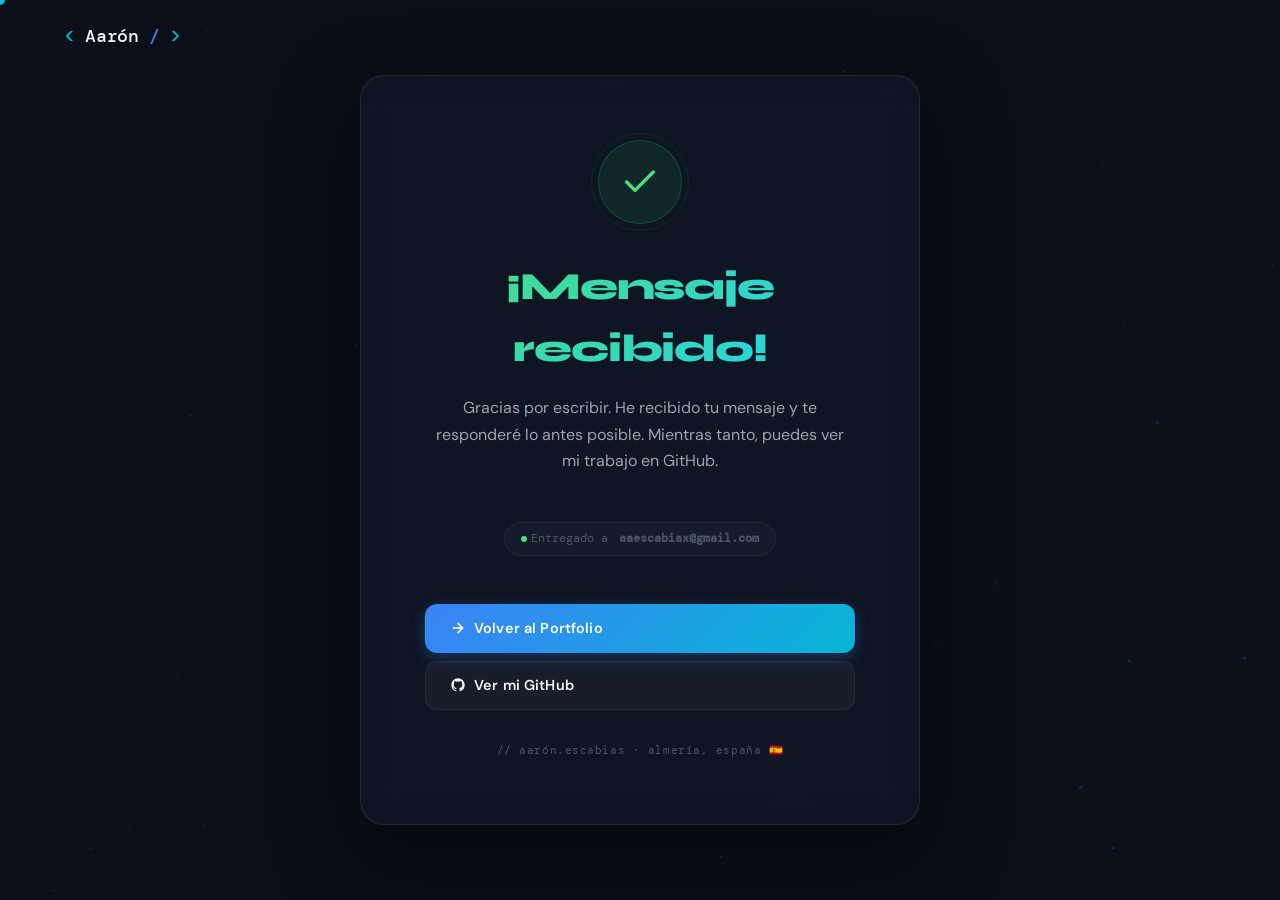
==== commit 771875b9: "Favicon v1 added" ====
--- a/success.html
+++ b/success.html
@@ -1,177 +1,178 @@
-<!DOCTYPE html>
-<html lang="es">
-<head>
-  <meta charset="UTF-8" />
-  <meta name="viewport" content="width=device-width, initial-scale=1.0" />
-  <meta name="robots" content="noindex, nofollow" />
-  <title>Mensaje enviado · Aarón Escabias</title>
-
-  <!-- Same Google Fonts as index -->
-  <link rel="preconnect" href="https://fonts.googleapis.com" />
-  <link rel="preconnect" href="https://fonts.gstatic.com" crossorigin />
-  <link href="https://fonts.googleapis.com/css2?family=Syne:wght@400;500;600;700;800&family=DM+Mono:ital,wght@0,300;0,400;0,500;1,300&family=DM+Sans:ital,opsz,wght@0,9..40,300;0,9..40,400;0,9..40,500;0,9..40,600;1,9..40,300&display=swap" rel="stylesheet" />
-
-  <!-- Shared stylesheet -->
-  <link rel="stylesheet" href="style.css" />
-</head>
-<body>
-
-  <!-- Custom cursor (same as index) -->
-  <div class="cursor" id="cursor"></div>
-  <div class="cursor-follower" id="cursorFollower"></div>
-
-  <!-- Particle canvas -->
-  <canvas id="particleCanvas" aria-hidden="true"></canvas>
-
-  <!-- ============================================================
-       SUCCESS PAGE
-  ============================================================ -->
-  <main class="success-page" role="main">
-
-    <!-- Minimal nav link back -->
-    <a href="index.html" class="nav-logo" style="position:fixed;top:22px;left:5%;z-index:100;" aria-label="Volver al portfolio">
-      <span class="logo-bracket">&lt;</span>
-      <span class="logo-name">Aarón</span>
-      <span class="logo-slash">/</span>
-      <span class="logo-bracket">&gt;</span>
-    </a>
-
-    <article class="success-card" role="article" aria-labelledby="success-title">
-
-      <!-- Icon -->
-      <div class="success-icon-wrap" aria-hidden="true">
-        <svg class="success-icon" viewBox="0 0 24 24" fill="none" stroke="currentColor" stroke-width="2" stroke-linecap="round" stroke-linejoin="round">
-          <polyline points="20 6 9 17 4 12"/>
-        </svg>
-      </div>
-
-      <!-- Heading -->
-      <h1 class="success-title" id="success-title">¡Mensaje recibido!</h1>
-
-      <p class="success-subtitle">
-        Gracias por escribir. He recibido tu mensaje y te responderé
-        lo antes posible. Mientras tanto, puedes ver mi trabajo en GitHub.
-      </p>
-
-      <!-- Status pill -->
-      <div class="success-meta">
-        <span class="success-meta-dot" aria-hidden="true"></span>
-        Entregado a&nbsp;<strong>aaescabiax@gmail.com</strong>
-      </div>
-
-      <!-- Actions -->
-      <div class="success-actions">
-        <a href="index.html" class="btn btn-primary">
-          <svg width="16" height="16" viewBox="0 0 24 24" fill="none" stroke="currentColor" stroke-width="2.5" stroke-linecap="round" stroke-linejoin="round" aria-hidden="true"><path d="M5 12h14M12 5l7 7-7 7"/></svg>
-          Volver al Portfolio
-        </a>
-        <a href="https://github.com/Labaguettee33" target="_blank" rel="noopener noreferrer" class="btn btn-ghost">
-          <svg width="16" height="16" viewBox="0 0 24 24" fill="currentColor" aria-hidden="true"><path d="M12 2C6.477 2 2 6.484 2 12.017c0 4.425 2.865 8.18 6.839 9.504.5.092.682-.217.682-.483 0-.237-.008-.868-.013-1.703-2.782.605-3.369-1.343-3.369-1.343-.454-1.158-1.11-1.466-1.11-1.466-.908-.62.069-.608.069-.608 1.003.07 1.531 1.032 1.531 1.032.892 1.53 2.341 1.088 2.91.832.092-.647.35-1.088.636-1.338-2.22-.253-4.555-1.113-4.555-4.951 0-1.093.39-1.988 1.029-2.688-.103-.253-.446-1.272.098-2.65 0 0 .84-.27 2.75 1.026A9.564 9.564 0 0112 6.844c.85.004 1.705.115 2.504.337 1.909-1.296 2.747-1.027 2.747-1.027.546 1.379.202 2.398.1 2.651.64.7 1.028 1.595 1.028 2.688 0 3.848-2.339 4.695-4.566 4.943.359.309.678.92.678 1.855 0 1.338-.012 2.419-.012 2.747 0 .268.18.58.688.482A10.019 10.019 0 0022 12.017C22 6.484 17.522 2 12 2z"/></svg>
-          Ver mi GitHub
-        </a>
-      </div>
-
-      <p class="success-footer-note">// aarón.escabias · almería, españa 🇪🇸</p>
-
-    </article>
-
-  </main>
-
-  <script>
-    "use strict";
-
-    /* ----- Cursor ----- */
-    (function () {
-      const cursor   = document.getElementById("cursor");
-      const follower = document.getElementById("cursorFollower");
-      if (!cursor || !follower) return;
-      if (window.matchMedia("(hover: none), (pointer: coarse)").matches) return;
-
-      let mx = -100, my = -100, fx = -100, fy = -100;
-
-      document.addEventListener("mousemove", (e) => {
-        mx = e.clientX; my = e.clientY;
-        cursor.style.left = mx + "px";
-        cursor.style.top  = my + "px";
-      });
-
-      (function loop() {
-        fx += (mx - fx) * 0.12;
-        fy += (my - fy) * 0.12;
-        follower.style.left = fx + "px";
-        follower.style.top  = fy + "px";
-        requestAnimationFrame(loop);
-      })();
-    })();
-
-    /* ----- Particles ----- */
-    (function () {
-      const canvas = document.getElementById("particleCanvas");
-      if (!canvas) return;
-      const ctx = canvas.getContext("2d");
-      let W, H, particles = [];
-
-      function resize() {
-        W = canvas.width  = window.innerWidth;
-        H = canvas.height = window.innerHeight;
-      }
-
-      class P {
-        constructor() { this.reset(true); }
-        reset(rand) {
-          this.x  = Math.random() * W;
-          this.y  = rand ? Math.random() * H : H + 10;
-          this.vx = (Math.random() - 0.5) * 0.3;
-          this.vy = -(Math.random() * 0.3 + 0.1);
-          this.r  = Math.random() * 1.5 + 0.6;
-          this.a  = Math.random() * 0.4 + 0.05;
-          this.c  = ["rgba(59,130,246,", "rgba(6,182,212,", "rgba(139,92,246,"][Math.floor(Math.random() * 3)];
-        }
-        update() {
-          this.x += this.vx; this.y += this.vy;
-          if (this.y < -10 || this.x < -10 || this.x > W + 10) this.reset();
-        }
-        draw() {
-          ctx.beginPath();
-          ctx.arc(this.x, this.y, this.r, 0, Math.PI * 2);
-          ctx.fillStyle = this.c + this.a + ")";
-          ctx.fill();
-        }
-      }
-
-      resize();
-      for (let i = 0; i < 55; i++) particles.push(new P());
-      window.addEventListener("resize", () => { resize(); particles = []; for (let i = 0; i < 55; i++) particles.push(new P()); });
-
-      (function loop() {
-        ctx.clearRect(0, 0, W, H);
-
-        for (let i = 0; i < particles.length; i++) {
-          for (let j = i + 1; j < particles.length; j++) {
-            const dx = particles[i].x - particles[j].x;
-            const dy = particles[i].y - particles[j].y;
-            const d  = Math.sqrt(dx * dx + dy * dy);
-            if (d < 110) {
-              ctx.beginPath();
-              ctx.moveTo(particles[i].x, particles[i].y);
-              ctx.lineTo(particles[j].x, particles[j].y);
-              ctx.strokeStyle = `rgba(59,130,246,${(1 - d / 110) * 0.1})`;
-              ctx.lineWidth   = 0.6;
-              ctx.stroke();
-            }
-          }
-        }
-
-        particles.forEach((p) => { p.update(); p.draw(); });
-        requestAnimationFrame(loop);
-      })();
-    })();
-
-    /* ----- Auto-redirect after 12s ----- */
-    setTimeout(() => {
-      window.location.href = "index.html";
-    }, 12000);
-  </script>
-
-</body>
+<!DOCTYPE html>
+<html lang="es">
+<head>
+  <meta charset="UTF-8" />
+  <meta name="viewport" content="width=device-width, initial-scale=1.0" />
+  <meta name="robots" content="noindex, nofollow" />
+  <title>Mensaje enviado · Aarón Escabias</title>
+  <link rel="icon" type="image/png" href="favicon.png" />
+
+  <!-- Same Google Fonts as index -->
+  <link rel="preconnect" href="https://fonts.googleapis.com" />
+  <link rel="preconnect" href="https://fonts.gstatic.com" crossorigin />
+  <link href="https://fonts.googleapis.com/css2?family=Syne:wght@400;500;600;700;800&family=DM+Mono:ital,wght@0,300;0,400;0,500;1,300&family=DM+Sans:ital,opsz,wght@0,9..40,300;0,9..40,400;0,9..40,500;0,9..40,600;1,9..40,300&display=swap" rel="stylesheet" />
+
+  <!-- Shared stylesheet -->
+  <link rel="stylesheet" href="style.css" />
+</head>
+<body>
+
+  <!-- Custom cursor (same as index) -->
+  <div class="cursor" id="cursor"></div>
+  <div class="cursor-follower" id="cursorFollower"></div>
+
+  <!-- Particle canvas -->
+  <canvas id="particleCanvas" aria-hidden="true"></canvas>
+
+  <!-- ============================================================
+       SUCCESS PAGE
+  ============================================================ -->
+  <main class="success-page" role="main">
+
+    <!-- Minimal nav link back -->
+    <a href="index.html" class="nav-logo" style="position:fixed;top:22px;left:5%;z-index:100;" aria-label="Volver al portfolio">
+      <span class="logo-bracket">&lt;</span>
+      <span class="logo-name">Aarón</span>
+      <span class="logo-slash">/</span>
+      <span class="logo-bracket">&gt;</span>
+    </a>
+
+    <article class="success-card" role="article" aria-labelledby="success-title">
+
+      <!-- Icon -->
+      <div class="success-icon-wrap" aria-hidden="true">
+        <svg class="success-icon" viewBox="0 0 24 24" fill="none" stroke="currentColor" stroke-width="2" stroke-linecap="round" stroke-linejoin="round">
+          <polyline points="20 6 9 17 4 12"/>
+        </svg>
+      </div>
+
+      <!-- Heading -->
+      <h1 class="success-title" id="success-title">¡Mensaje recibido!</h1>
+
+      <p class="success-subtitle">
+        Gracias por escribir. He recibido tu mensaje y te responderé
+        lo antes posible. Mientras tanto, puedes ver mi trabajo en GitHub.
+      </p>
+
+      <!-- Status pill -->
+      <div class="success-meta">
+        <span class="success-meta-dot" aria-hidden="true"></span>
+        Entregado a&nbsp;<strong>aaescabiax@gmail.com</strong>
+      </div>
+
+      <!-- Actions -->
+      <div class="success-actions">
+        <a href="index.html" class="btn btn-primary">
+          <svg width="16" height="16" viewBox="0 0 24 24" fill="none" stroke="currentColor" stroke-width="2.5" stroke-linecap="round" stroke-linejoin="round" aria-hidden="true"><path d="M5 12h14M12 5l7 7-7 7"/></svg>
+          Volver al Portfolio
+        </a>
+        <a href="https://github.com/Labaguettee33" target="_blank" rel="noopener noreferrer" class="btn btn-ghost">
+          <svg width="16" height="16" viewBox="0 0 24 24" fill="currentColor" aria-hidden="true"><path d="M12 2C6.477 2 2 6.484 2 12.017c0 4.425 2.865 8.18 6.839 9.504.5.092.682-.217.682-.483 0-.237-.008-.868-.013-1.703-2.782.605-3.369-1.343-3.369-1.343-.454-1.158-1.11-1.466-1.11-1.466-.908-.62.069-.608.069-.608 1.003.07 1.531 1.032 1.531 1.032.892 1.53 2.341 1.088 2.91.832.092-.647.35-1.088.636-1.338-2.22-.253-4.555-1.113-4.555-4.951 0-1.093.39-1.988 1.029-2.688-.103-.253-.446-1.272.098-2.65 0 0 .84-.27 2.75 1.026A9.564 9.564 0 0112 6.844c.85.004 1.705.115 2.504.337 1.909-1.296 2.747-1.027 2.747-1.027.546 1.379.202 2.398.1 2.651.64.7 1.028 1.595 1.028 2.688 0 3.848-2.339 4.695-4.566 4.943.359.309.678.92.678 1.855 0 1.338-.012 2.419-.012 2.747 0 .268.18.58.688.482A10.019 10.019 0 0022 12.017C22 6.484 17.522 2 12 2z"/></svg>
+          Ver mi GitHub
+        </a>
+      </div>
+
+      <p class="success-footer-note">// aarón.escabias · almería, españa 🇪🇸</p>
+
+    </article>
+
+  </main>
+
+  <script>
+    "use strict";
+
+    /* ----- Cursor ----- */
+    (function () {
+      const cursor   = document.getElementById("cursor");
+      const follower = document.getElementById("cursorFollower");
+      if (!cursor || !follower) return;
+      if (window.matchMedia("(hover: none), (pointer: coarse)").matches) return;
+
+      let mx = -100, my = -100, fx = -100, fy = -100;
+
+      document.addEventListener("mousemove", (e) => {
+        mx = e.clientX; my = e.clientY;
+        cursor.style.left = mx + "px";
+        cursor.style.top  = my + "px";
+      });
+
+      (function loop() {
+        fx += (mx - fx) * 0.12;
+        fy += (my - fy) * 0.12;
+        follower.style.left = fx + "px";
+        follower.style.top  = fy + "px";
+        requestAnimationFrame(loop);
+      })();
+    })();
+
+    /* ----- Particles ----- */
+    (function () {
+      const canvas = document.getElementById("particleCanvas");
+      if (!canvas) return;
+      const ctx = canvas.getContext("2d");
+      let W, H, particles = [];
+
+      function resize() {
+        W = canvas.width  = window.innerWidth;
+        H = canvas.height = window.innerHeight;
+      }
+
+      class P {
+        constructor() { this.reset(true); }
+        reset(rand) {
+          this.x  = Math.random() * W;
+          this.y  = rand ? Math.random() * H : H + 10;
+          this.vx = (Math.random() - 0.5) * 0.3;
+          this.vy = -(Math.random() * 0.3 + 0.1);
+          this.r  = Math.random() * 1.5 + 0.6;
+          this.a  = Math.random() * 0.4 + 0.05;
+          this.c  = ["rgba(59,130,246,", "rgba(6,182,212,", "rgba(139,92,246,"][Math.floor(Math.random() * 3)];
+        }
+        update() {
+          this.x += this.vx; this.y += this.vy;
+          if (this.y < -10 || this.x < -10 || this.x > W + 10) this.reset();
+        }
+        draw() {
+          ctx.beginPath();
+          ctx.arc(this.x, this.y, this.r, 0, Math.PI * 2);
+          ctx.fillStyle = this.c + this.a + ")";
+          ctx.fill();
+        }
+      }
+
+      resize();
+      for (let i = 0; i < 55; i++) particles.push(new P());
+      window.addEventListener("resize", () => { resize(); particles = []; for (let i = 0; i < 55; i++) particles.push(new P()); });
+
+      (function loop() {
+        ctx.clearRect(0, 0, W, H);
+
+        for (let i = 0; i < particles.length; i++) {
+          for (let j = i + 1; j < particles.length; j++) {
+            const dx = particles[i].x - particles[j].x;
+            const dy = particles[i].y - particles[j].y;
+            const d  = Math.sqrt(dx * dx + dy * dy);
+            if (d < 110) {
+              ctx.beginPath();
+              ctx.moveTo(particles[i].x, particles[i].y);
+              ctx.lineTo(particles[j].x, particles[j].y);
+              ctx.strokeStyle = `rgba(59,130,246,${(1 - d / 110) * 0.1})`;
+              ctx.lineWidth   = 0.6;
+              ctx.stroke();
+            }
+          }
+        }
+
+        particles.forEach((p) => { p.update(); p.draw(); });
+        requestAnimationFrame(loop);
+      })();
+    })();
+
+    /* ----- Auto-redirect after 12s ----- */
+    setTimeout(() => {
+      window.location.href = "index.html";
+    }, 12000);
+  </script>
+
+</body>
 </html>
--- a/style.css
+++ b/style.css
@@ -1,2075 +1,2294 @@
-/* ================================================================
-   AARON ESCABIAS · PORTFOLIO — style.css
-   Cyber-Elegant Dark Mode · Production Ready
-================================================================ */
-
-/* ================================================================
-   1. ROOT VARIABLES & DESIGN TOKENS
-================================================================ */
-:root {
-  /* Colors */
-  --bg-deep:         #080c14;
-  --bg-main:         #0a0f18;
-  --bg-surface:      #0f1623;
-  --bg-card:         #111827;
-  --bg-card-hover:   #151f30;
-
-  --accent-blue:     #3b82f6;
-  --accent-cyan:     #06b6d4;
-  --accent-purple:   #8b5cf6;
-  --accent-gradient: linear-gradient(135deg, #3b82f6 0%, #06b6d4 100%);
-  --accent-gradient-text: linear-gradient(135deg, #60a5fa 0%, #22d3ee 50%, #a78bfa 100%);
-
-  --text-primary:    #f3f4f6;
-  --text-secondary:  #9ca3af;
-  --text-muted:      #4b5563;
-  --text-on-accent:  #ffffff;
-
-  --border-subtle:   rgba(255, 255, 255, 0.06);
-  --border-glow:     rgba(6, 182, 212, 0.35);
-  --border-blue:     rgba(59, 130, 246, 0.35);
-
-  /* Glass */
-  --glass-bg:        rgba(17, 24, 39, 0.75);
-  --glass-border:    rgba(255, 255, 255, 0.08);
-  --glass-blur:      16px;
-
-  /* Shadows */
-  --shadow-sm:       0 1px 3px rgba(0,0,0,0.5);
-  --shadow-md:       0 4px 20px rgba(0,0,0,0.5);
-  --shadow-lg:       0 10px 40px rgba(0,0,0,0.6);
-  --shadow-glow-cyan: 0 0 30px rgba(6, 182, 212, 0.35);
-  --shadow-glow-blue: 0 0 30px rgba(59, 130, 246, 0.35);
-  --shadow-glow-sm:  0 0 12px rgba(6, 182, 212, 0.2);
-
-  /* Typography */
-  --font-display:    'Syne', sans-serif;
-  --font-body:       'DM Sans', sans-serif;
-  --font-mono:       'DM Mono', monospace;
-
-  /* Spacing */
-  --space-xs:  0.25rem;
-  --space-sm:  0.5rem;
-  --space-md:  1rem;
-  --space-lg:  1.5rem;
-  --space-xl:  2rem;
-  --space-2xl: 3rem;
-  --space-3xl: 5rem;
-  --space-4xl: 8rem;
-
-  /* Radii */
-  --radius-sm:  6px;
-  --radius-md:  12px;
-  --radius-lg:  18px;
-  --radius-xl:  24px;
-  --radius-full: 9999px;
-
-  /* Transitions */
-  --ease-out:    cubic-bezier(0.22, 1, 0.36, 1);
-  --ease-in-out: cubic-bezier(0.65, 0, 0.35, 1);
-  --duration-fast: 0.18s;
-  --duration-mid:  0.35s;
-  --duration-slow: 0.6s;
-
-  /* Nav height */
-  --nav-h: 68px;
-}
-
-/* ================================================================
-   2. CSS RESET & BASE
-================================================================ */
-*, *::before, *::after {
-  box-sizing: border-box;
-  margin: 0;
-  padding: 0;
-}
-
-html {
-  scroll-behavior: smooth;
-  scroll-padding-top: var(--nav-h);
-  font-size: 16px;
-  -webkit-font-smoothing: antialiased;
-  -moz-osx-font-smoothing: grayscale;
-  text-rendering: optimizeLegibility;
-}
-
-body {
-  background-color: var(--bg-main);
-  color: var(--text-primary);
-  font-family: var(--font-body);
-  font-size: 1rem;
-  line-height: 1.6;
-  overflow-x: hidden;
-  cursor: none;
-}
-
-img, svg { display: block; }
-a { color: inherit; text-decoration: none; }
-button { cursor: none; background: none; border: none; font: inherit; }
-ul { list-style: none; }
-input, textarea { font: inherit; }
-
-::selection {
-  background: rgba(6, 182, 212, 0.25);
-  color: #fff;
-}
-
-:focus-visible {
-  outline: 2px solid var(--accent-cyan);
-  outline-offset: 3px;
-  border-radius: var(--radius-sm);
-}
-
-/* ================================================================
-   3. CUSTOM CURSOR
-================================================================ */
-.cursor {
-  position: fixed;
-  width: 10px;
-  height: 10px;
-  background: var(--accent-cyan);
-  border-radius: 50%;
-  pointer-events: none;
-  z-index: 10000;
-  transform: translate(-50%, -50%);
-  transition: transform var(--duration-fast) var(--ease-out),
-              width 0.2s var(--ease-out),
-              height 0.2s var(--ease-out),
-              background 0.2s ease;
-  mix-blend-mode: screen;
-}
-
-.cursor-follower {
-  position: fixed;
-  width: 36px;
-  height: 36px;
-  border: 1.5px solid rgba(6, 182, 212, 0.5);
-  border-radius: 50%;
-  pointer-events: none;
-  z-index: 9999;
-  transform: translate(-50%, -50%);
-  transition: transform 0.12s var(--ease-out),
-              width 0.3s var(--ease-out),
-              height 0.3s var(--ease-out),
-              border-color 0.3s ease;
-}
-
-body:has(a:hover) .cursor,
-body:has(button:hover) .cursor {
-  width: 18px;
-  height: 18px;
-  background: var(--accent-blue);
-}
-
-body:has(a:hover) .cursor-follower,
-body:has(button:hover) .cursor-follower {
-  width: 56px;
-  height: 56px;
-  border-color: var(--accent-blue);
-}
-
-@media (hover: none) or (pointer: coarse) {
-  .cursor, .cursor-follower { display: none; }
-  body { cursor: auto; }
-  button { cursor: pointer; }
-  a { cursor: pointer; }
-}
-
-/* ================================================================
-   4. PARTICLE CANVAS
-================================================================ */
-#particleCanvas {
-  position: fixed;
-  inset: 0;
-  pointer-events: none;
-  z-index: 0;
-  opacity: 0.5;
-}
-
-/* ================================================================
-   5. LAYOUT & CONTAINERS
-================================================================ */
-.container {
-  width: min(90%, 1180px);
-  margin-inline: auto;
-}
-
-.section {
-  position: relative;
-  z-index: 1;
-  padding-block: var(--space-4xl);
-}
-
-/* ================================================================
-   6. SCROLL ANIMATIONS
-================================================================ */
-.reveal {
-  opacity: 0;
-  transform: translateY(40px);
-  transition: opacity var(--duration-slow) var(--ease-out),
-              transform var(--duration-slow) var(--ease-out);
-}
-
-.reveal.show {
-  opacity: 1;
-  transform: translateY(0);
-}
-
-.reveal-delay-1 { transition-delay: 0.1s; }
-.reveal-delay-2 { transition-delay: 0.2s; }
-.reveal-delay-3 { transition-delay: 0.35s; }
-
-/* Hero init animations */
-.animate-fade-up {
-  opacity: 0;
-  transform: translateY(30px);
-  animation: fadeUp 0.8s var(--ease-out) forwards;
-  animation-delay: var(--delay, 0s);
-}
-
-.animate-fade-left {
-  opacity: 0;
-  transform: translateX(40px);
-  animation: fadeLeft 0.9s var(--ease-out) forwards;
-  animation-delay: var(--delay, 0s);
-}
-
-@keyframes fadeUp {
-  to { opacity: 1; transform: translateY(0); }
-}
-
-@keyframes fadeLeft {
-  to { opacity: 1; transform: translateX(0); }
-}
-
-/* ================================================================
-   7. NAVIGATION
-================================================================ */
-.navbar {
-  position: fixed;
-  top: 0;
-  left: 0;
-  right: 0;
-  z-index: 1000;
-  height: var(--nav-h);
-  transition: background var(--duration-mid) ease,
-              box-shadow var(--duration-mid) ease,
-              backdrop-filter var(--duration-mid) ease;
-}
-
-.navbar.scrolled {
-  background: var(--glass-bg);
-  backdrop-filter: blur(var(--glass-blur));
-  -webkit-backdrop-filter: blur(var(--glass-blur));
-  border-bottom: 1px solid var(--glass-border);
-  box-shadow: 0 4px 30px rgba(0,0,0,0.4);
-}
-
-.nav-container {
-  display: flex;
-  align-items: center;
-  gap: var(--space-xl);
-  height: 100%;
-  width: min(90%, 1180px);
-  margin-inline: auto;
-}
-
-.nav-logo {
-  font-family: var(--font-mono);
-  font-size: 1.15rem;
-  font-weight: 500;
-  letter-spacing: -0.02em;
-  flex-shrink: 0;
-  transition: opacity var(--duration-fast);
-}
-
-.nav-logo:hover { opacity: 0.8; }
-.logo-bracket { color: var(--accent-cyan); }
-.logo-slash { color: var(--accent-blue); }
-.logo-name { color: var(--text-primary); }
-
-.nav-links {
-  display: flex;
-  gap: var(--space-sm);
-  margin-left: auto;
-  align-items: center;
-}
-
-.nav-link {
-  position: relative;
-  font-family: var(--font-body);
-  font-size: 0.875rem;
-  font-weight: 500;
-  color: var(--text-secondary);
-  padding: var(--space-xs) var(--space-sm);
-  border-radius: var(--radius-sm);
-  transition: color var(--duration-fast);
-  overflow: hidden;
-}
-
-.nav-link::after {
-  content: '';
-  position: absolute;
-  bottom: 0;
-  left: 50%;
-  transform: translateX(-50%) scaleX(0);
-  width: 100%;
-  height: 1.5px;
-  background: var(--accent-gradient);
-  border-radius: 2px;
-  transition: transform var(--duration-mid) var(--ease-out);
-}
-
-.nav-link:hover,
-.nav-link.active {
-  color: var(--text-primary);
-}
-
-.nav-link:hover::after,
-.nav-link.active::after {
-  transform: translateX(-50%) scaleX(0.7);
-}
-
-.nav-cta {
-  display: flex;
-  align-items: center;
-  gap: var(--space-xs);
-  font-size: 0.8rem;
-  font-weight: 600;
-  font-family: var(--font-mono);
-  color: var(--accent-cyan);
-  border: 1px solid rgba(6, 182, 212, 0.3);
-  padding: 6px 14px;
-  border-radius: var(--radius-full);
-  transition: all var(--duration-fast);
-  flex-shrink: 0;
-}
-
-.nav-cta:hover {
-  background: rgba(6, 182, 212, 0.1);
-  border-color: var(--accent-cyan);
-  box-shadow: var(--shadow-glow-sm);
-}
-
-.hamburger {
-  display: none;
-  flex-direction: column;
-  gap: 5px;
-  width: 32px;
-  padding: 4px;
-  margin-left: auto;
-  flex-shrink: 0;
-}
-
-.ham-line {
-  display: block;
-  height: 2px;
-  background: var(--text-primary);
-  border-radius: 2px;
-  transition: transform var(--duration-mid) var(--ease-out),
-              opacity var(--duration-mid),
-              width var(--duration-mid) var(--ease-out);
-}
-
-.ham-line:last-child { width: 65%; }
-
-.hamburger.open .ham-line:nth-child(1) {
-  transform: translateY(7px) rotate(45deg);
-}
-.hamburger.open .ham-line:nth-child(2) {
-  opacity: 0;
-  transform: scaleX(0);
-}
-.hamburger.open .ham-line:nth-child(3) {
-  transform: translateY(-7px) rotate(-45deg);
-  width: 100%;
-}
-
-/* Mobile Menu */
-@media (max-width: 768px) {
-  .hamburger { display: flex; }
-  .nav-cta { display: none; }
-
-  .nav-links {
-    position: fixed;
-    inset: 0;
-    top: var(--nav-h);
-    flex-direction: column;
-    justify-content: center;
-    align-items: center;
-    gap: var(--space-lg);
-    background: rgba(8, 12, 20, 0.97);
-    backdrop-filter: blur(20px);
-    -webkit-backdrop-filter: blur(20px);
-    margin-left: 0;
-    opacity: 0;
-    pointer-events: none;
-    transform: translateY(-20px);
-    transition: opacity var(--duration-mid) var(--ease-out),
-                transform var(--duration-mid) var(--ease-out);
-  }
-
-  .nav-links.open {
-    opacity: 1;
-    pointer-events: all;
-    transform: translateY(0);
-  }
-
-  .nav-link {
-    font-size: 1.5rem;
-    font-family: var(--font-display);
-    font-weight: 700;
-    color: var(--text-primary);
-    padding: var(--space-sm) var(--space-lg);
-  }
-}
-
-/* ================================================================
-   8. HERO SECTION
-================================================================ */
-.hero {
-  position: relative;
-  min-height: 100svh;
-  display: grid;
-  grid-template-columns: 1fr 1fr;
-  align-items: center;
-  gap: var(--space-2xl);
-  padding-top: calc(var(--nav-h) + var(--space-2xl));
-  padding-bottom: var(--space-3xl);
-  width: min(92%, 1200px);
-  margin-inline: auto;
-  z-index: 1;
-}
-
-/* Grid background */
-.hero-grid-bg {
-  position: absolute;
-  inset: 0;
-  z-index: -1;
-  overflow: hidden;
-  pointer-events: none;
-}
-
-.hero-grid-bg::before {
-  content: '';
-  position: absolute;
-  inset: 0;
-  background-image:
-    linear-gradient(rgba(59, 130, 246, 0.04) 1px, transparent 1px),
-    linear-gradient(90deg, rgba(59, 130, 246, 0.04) 1px, transparent 1px);
-  background-size: 50px 50px;
-  mask-image: radial-gradient(ellipse 80% 80% at 50% 50%, black 30%, transparent 100%);
-}
-
-.hero-grid-bg::after {
-  content: '';
-  position: absolute;
-  width: 600px;
-  height: 600px;
-  background: radial-gradient(circle, rgba(59, 130, 246, 0.08) 0%, transparent 70%);
-  top: -100px;
-  right: -100px;
-  border-radius: 50%;
-  animation: orb-float 8s ease-in-out infinite alternate;
-}
-
-@keyframes orb-float {
-  from { transform: translate(0, 0) scale(1); }
-  to   { transform: translate(-30px, 30px) scale(1.05); }
-}
-
-/* Hero badge */
-.hero-badge {
-  display: inline-flex;
-  align-items: center;
-  gap: var(--space-xs);
-  font-family: var(--font-mono);
-  font-size: 0.75rem;
-  color: var(--accent-cyan);
-  background: rgba(6, 182, 212, 0.08);
-  border: 1px solid rgba(6, 182, 212, 0.2);
-  padding: 5px 12px;
-  border-radius: var(--radius-full);
-  margin-bottom: var(--space-lg);
-}
-
-.badge-dot {
-  width: 7px;
-  height: 7px;
-  background: var(--accent-cyan);
-  border-radius: 50%;
-  animation: pulse-dot 2s ease-in-out infinite;
-}
-
-@keyframes pulse-dot {
-  0%, 100% { opacity: 1; transform: scale(1); }
-  50%       { opacity: 0.5; transform: scale(0.8); }
-}
-
-/* Hero greeting */
-.hero-greeting {
-  font-family: var(--font-mono);
-  font-size: 0.95rem;
-  color: var(--text-secondary);
-  letter-spacing: 0.05em;
-  margin-bottom: var(--space-sm);
-}
-
-/* Hero name */
-.hero-name {
-  font-family: var(--font-display);
-  font-size: clamp(3rem, 7vw, 6.5rem);
-  font-weight: 800;
-  line-height: 0.95;
-  letter-spacing: -0.03em;
-  margin-bottom: var(--space-lg);
-}
-
-.name-gradient {
-  background: var(--accent-gradient-text);
-  -webkit-background-clip: text;
-  background-clip: text;
-  -webkit-text-fill-color: transparent;
-  background-size: 200% auto;
-  animation: gradient-shift 4s ease-in-out infinite alternate;
-}
-
-@keyframes gradient-shift {
-  from { background-position: 0% 50%; }
-  to   { background-position: 100% 50%; }
-}
-
-/* Typing */
-.hero-typing-wrapper {
-  display: flex;
-  align-items: center;
-  gap: 2px;
-  font-family: var(--font-mono);
-  font-size: 1rem;
-  color: var(--text-secondary);
-  background: rgba(255,255,255,0.03);
-  border: 1px solid var(--border-subtle);
-  padding: 8px 14px;
-  border-radius: var(--radius-md);
-  width: fit-content;
-  margin-bottom: var(--space-xl);
-}
-
-.typing-prefix {
-  color: var(--accent-cyan);
-  user-select: none;
-}
-
-.typing-text {
-  color: var(--text-primary);
-}
-
-.typing-cursor {
-  color: var(--accent-cyan);
-  animation: blink 1s step-end infinite;
-  font-size: 1.1rem;
-}
-
-@keyframes blink {
-  0%, 100% { opacity: 1; }
-  50%       { opacity: 0; }
-}
-
-/* Hero description */
-.hero-description {
-  font-size: 1rem;
-  color: var(--text-secondary);
-  max-width: 46ch;
-  margin-bottom: var(--space-xl);
-  line-height: 1.7;
-}
-
-/* Buttons */
-.hero-buttons {
-  display: flex;
-  gap: var(--space-md);
-  flex-wrap: wrap;
-  margin-bottom: var(--space-2xl);
-}
-
-/* ---- BUTTON SYSTEM ---- */
-.btn {
-  display: inline-flex;
-  align-items: center;
-  gap: 8px;
-  font-family: var(--font-body);
-  font-weight: 600;
-  font-size: 0.9rem;
-  padding: 12px 24px;
-  border-radius: var(--radius-md);
-  transition: all var(--duration-mid) var(--ease-out);
-  position: relative;
-  overflow: hidden;
-  white-space: nowrap;
-  border: 1px solid transparent;
-  letter-spacing: 0.01em;
-}
-
-.btn::before {
-  content: '';
-  position: absolute;
-  inset: 0;
-  opacity: 0;
-  transition: opacity var(--duration-mid);
-}
-
-.btn-primary {
-  background: var(--accent-gradient);
-  color: white;
-  border-color: transparent;
-  box-shadow: 0 4px 15px rgba(59, 130, 246, 0.3);
-}
-
-.btn-primary::before {
-  background: linear-gradient(135deg, #60a5fa 0%, #22d3ee 100%);
-}
-
-.btn-primary:hover {
-  transform: translateY(-2px);
-  box-shadow: 0 8px 25px rgba(59, 130, 246, 0.45), 0 0 0 1px rgba(255,255,255,0.1) inset;
-}
-
-.btn-primary:hover::before { opacity: 1; }
-
-.btn-ghost {
-  background: rgba(255,255,255,0.04);
-  color: var(--text-primary);
-  border-color: var(--border-subtle);
-}
-
-.btn-ghost:hover {
-  background: rgba(255,255,255,0.08);
-  border-color: rgba(255,255,255,0.15);
-  transform: translateY(-2px);
-}
-
-.btn-outline {
-  background: transparent;
-  color: var(--accent-cyan);
-  border: 1px solid rgba(6, 182, 212, 0.35);
-}
-
-.btn-outline:hover {
-  background: rgba(6, 182, 212, 0.08);
-  border-color: var(--accent-cyan);
-  box-shadow: var(--shadow-glow-sm);
-  transform: translateY(-2px);
-}
-
-.btn--full { width: 100%; justify-content: center; }
-
-/* Hero stats */
-.hero-stats {
-  display: flex;
-  align-items: center;
-  gap: var(--space-xl);
-}
-
-.stat-item {
-  display: flex;
-  flex-direction: column;
-  gap: 2px;
-}
-
-.stat-number {
-  font-family: var(--font-display);
-  font-size: 1.8rem;
-  font-weight: 800;
-  background: var(--accent-gradient-text);
-  -webkit-background-clip: text;
-  background-clip: text;
-  -webkit-text-fill-color: transparent;
-  line-height: 1;
-}
-
-.stat-label {
-  font-size: 0.72rem;
-  text-transform: uppercase;
-  letter-spacing: 0.1em;
-  color: var(--text-muted);
-  font-weight: 600;
-}
-
-.stat-divider {
-  width: 1px;
-  height: 36px;
-  background: var(--border-subtle);
-}
-
-/* Scroll indicator */
-.scroll-indicator {
-  position: absolute;
-  bottom: var(--space-xl);
-  left: 50%;
-  transform: translateX(-50%);
-  display: flex;
-  flex-direction: column;
-  align-items: center;
-  gap: 6px;
-  color: var(--text-muted);
-  font-family: var(--font-mono);
-  font-size: 0.65rem;
-  letter-spacing: 0.1em;
-  text-transform: uppercase;
-}
-
-.scroll-line {
-  width: 1px;
-  height: 48px;
-  background: var(--border-subtle);
-  position: relative;
-  overflow: hidden;
-}
-
-.scroll-dot {
-  position: absolute;
-  top: -8px;
-  left: -2px;
-  width: 5px;
-  height: 5px;
-  background: var(--accent-cyan);
-  border-radius: 50%;
-  animation: scroll-fall 2s ease-in-out infinite;
-}
-
-@keyframes scroll-fall {
-  from { top: -5px; opacity: 0; }
-  20%  { opacity: 1; }
-  to   { top: 100%; opacity: 0; }
-}
-
-/* ================================================================
-   9. CODE WINDOW (Hero Visual)
-================================================================ */
-.hero-visual {
-  position: relative;
-}
-
-.code-window {
-  background: #0c111c;
-  border: 1px solid rgba(255,255,255,0.07);
-  border-radius: var(--radius-lg);
-  overflow: hidden;
-  box-shadow: 0 20px 60px rgba(0,0,0,0.6), 0 0 0 1px rgba(255,255,255,0.04) inset;
-}
-
-.code-window-bar {
-  display: flex;
-  align-items: center;
-  gap: 6px;
-  padding: 12px 16px;
-  background: rgba(255,255,255,0.03);
-  border-bottom: 1px solid rgba(255,255,255,0.05);
-}
-
-.dot {
-  width: 12px;
-  height: 12px;
-  border-radius: 50%;
-  flex-shrink: 0;
-}
-
-.dot-red    { background: #ff5f56; }
-.dot-yellow { background: #ffbd2e; }
-.dot-green  { background: #27c93f; }
-
-.code-window-title {
-  font-family: var(--font-mono);
-  font-size: 0.72rem;
-  color: var(--text-muted);
-  margin-left: auto;
-  letter-spacing: 0.05em;
-}
-
-.code-content {
-  padding: var(--space-lg) var(--space-xl);
-  font-family: var(--font-mono);
-  font-size: 0.82rem;
-  line-height: 1.8;
-  overflow-x: auto;
-  tab-size: 2;
-}
-
-.c-keyword  { color: #7dd3fc; }
-.c-class    { color: #86efac; }
-.c-var      { color: #fde68a; }
-.c-string   { color: #fca5a5; }
-.c-method   { color: #c4b5fd; }
-.c-comment  { color: var(--text-muted); font-style: italic; }
-
-/* Floating badges */
-.floating-badge {
-  position: absolute;
-  display: flex;
-  align-items: center;
-  gap: 6px;
-  font-family: var(--font-mono);
-  font-size: 0.72rem;
-  font-weight: 500;
-  color: var(--text-primary);
-  background: var(--glass-bg);
-  border: 1px solid var(--glass-border);
-  backdrop-filter: blur(10px);
-  -webkit-backdrop-filter: blur(10px);
-  padding: 7px 12px;
-  border-radius: var(--radius-full);
-  white-space: nowrap;
-  box-shadow: var(--shadow-md);
-}
-
-.badge-java {
-  bottom: -20px;
-  left: -30px;
-  animation: badge-float-1 4s ease-in-out infinite alternate;
-}
-
-.badge-sql {
-  top: 20px;
-  right: -30px;
-  animation: badge-float-2 5s ease-in-out infinite alternate;
-}
-
-.badge-web {
-  bottom: 50px;
-  right: -20px;
-  animation: badge-float-3 6s ease-in-out infinite alternate;
-}
-
-@keyframes badge-float-1 {
-  from { transform: translateY(0) rotate(-2deg); }
-  to   { transform: translateY(-10px) rotate(2deg); }
-}
-@keyframes badge-float-2 {
-  from { transform: translateY(0) rotate(2deg); }
-  to   { transform: translateY(10px) rotate(-2deg); }
-}
-@keyframes badge-float-3 {
-  from { transform: translateY(0) rotate(-1deg); }
-  to   { transform: translateY(-8px) rotate(1deg); }
-}
-
-/* ================================================================
-   10. SECTION HEADERS
-================================================================ */
-.section-header {
-  margin-bottom: var(--space-3xl);
-  max-width: 600px;
-}
-
-.section-tag {
-  display: inline-block;
-  font-family: var(--font-mono);
-  font-size: 0.72rem;
-  color: var(--accent-cyan);
-  letter-spacing: 0.1em;
-  text-transform: uppercase;
-  margin-bottom: var(--space-sm);
-  background: rgba(6, 182, 212, 0.08);
-  border: 1px solid rgba(6, 182, 212, 0.2);
-  padding: 4px 10px;
-  border-radius: var(--radius-full);
-}
-
-.section-title {
-  font-family: var(--font-display);
-  font-size: clamp(2.2rem, 4.5vw, 3.8rem);
-  font-weight: 800;
-  line-height: 1.05;
-  letter-spacing: -0.03em;
-  color: var(--text-primary);
-}
-
-.section-title em {
-  font-style: normal;
-  background: var(--accent-gradient-text);
-  -webkit-background-clip: text;
-  background-clip: text;
-  -webkit-text-fill-color: transparent;
-}
-
-.section-subtitle {
-  margin-top: var(--space-md);
-  color: var(--text-secondary);
-  font-size: 1rem;
-  max-width: 50ch;
-}
-
-/* ================================================================
-   11. ABOUT SECTION
-================================================================ */
-.about {
-  background: linear-gradient(180deg, transparent 0%, rgba(6, 182, 212, 0.02) 50%, transparent 100%);
-}
-
-.about-grid {
-  display: grid;
-  grid-template-columns: 1fr 1fr;
-  gap: var(--space-3xl);
-  align-items: start;
-}
-
-.about-lead {
-  font-family: var(--font-display);
-  font-size: 1.25rem;
-  font-weight: 600;
-  color: var(--text-primary);
-  line-height: 1.4;
-  margin-bottom: var(--space-lg);
-}
-
-.about-body {
-  color: var(--text-secondary);
-  font-size: 0.95rem;
-  line-height: 1.75;
-  margin-bottom: var(--space-md);
-}
-
-.about-body strong {
-  color: var(--text-primary);
-  font-weight: 600;
-}
-
-.about-traits {
-  display: grid;
-  grid-template-columns: 1fr 1fr;
-  gap: var(--space-sm);
-  margin: var(--space-xl) 0;
-}
-
-.trait-item {
-  display: flex;
-  align-items: center;
-  gap: var(--space-sm);
-  font-size: 0.875rem;
-  color: var(--text-secondary);
-  background: var(--bg-card);
-  border: 1px solid var(--border-subtle);
-  padding: 10px 14px;
-  border-radius: var(--radius-md);
-  transition: all var(--duration-mid) var(--ease-out);
-}
-
-.trait-item:hover {
-  background: var(--bg-card-hover);
-  border-color: rgba(6, 182, 212, 0.2);
-  color: var(--text-primary);
-  transform: translateY(-2px);
-}
-
-.trait-icon {
-  width: 32px;
-  height: 32px;
-  background: rgba(6, 182, 212, 0.1);
-  border-radius: var(--radius-sm);
-  display: flex;
-  align-items: center;
-  justify-content: center;
-  color: var(--accent-cyan);
-  flex-shrink: 0;
-}
-
-/* Terminal */
-.terminal-window {
-  background: #090e18;
-  border: 1px solid rgba(255,255,255,0.07);
-  border-radius: var(--radius-lg);
-  overflow: hidden;
-  box-shadow: 0 20px 60px rgba(0,0,0,0.5);
-  margin-bottom: var(--space-md);
-}
-
-.terminal-bar {
-  display: flex;
-  align-items: center;
-  gap: 6px;
-  padding: 10px 14px;
-  background: rgba(255,255,255,0.03);
-  border-bottom: 1px solid rgba(255,255,255,0.05);
-}
-
-.terminal-title {
-  font-family: var(--font-mono);
-  font-size: 0.7rem;
-  color: var(--text-muted);
-  margin-left: auto;
-}
-
-.terminal-body {
-  padding: var(--space-lg) var(--space-lg) var(--space-xl);
-  font-family: var(--font-mono);
-  font-size: 0.82rem;
-  line-height: 1.6;
-  min-height: 240px;
-}
-
-.terminal-line {
-  margin-bottom: 2px;
-}
-
-.t-prompt { color: var(--accent-cyan); }
-.t-cmd    { color: #e2e8f0; }
-
-.terminal-output {
-  color: var(--text-secondary);
-  padding: 2px 0 var(--space-sm) 0;
-  margin-left: 2px;
-}
-
-.t-highlight {
-  color: var(--accent-cyan) !important;
-  font-weight: 500;
-}
-
-.t-cursor-blink {
-  color: var(--accent-cyan);
-  animation: blink 1s step-end infinite;
-}
-
-/* Location card */
-.about-location-card {
-  display: flex;
-  align-items: center;
-  gap: var(--space-md);
-  background: var(--bg-card);
-  border: 1px solid var(--border-subtle);
-  border-radius: var(--radius-md);
-  padding: var(--space-md) var(--space-lg);
-  position: relative;
-  overflow: hidden;
-}
-
-.about-location-card::before {
-  content: '';
-  position: absolute;
-  left: 0;
-  top: 0;
-  bottom: 0;
-  width: 3px;
-  background: var(--accent-gradient);
-  border-radius: 2px 0 0 2px;
-}
-
-.location-icon {
-  width: 42px;
-  height: 42px;
-  background: rgba(59, 130, 246, 0.1);
-  border-radius: var(--radius-sm);
-  display: flex;
-  align-items: center;
-  justify-content: center;
-  color: var(--accent-blue);
-  flex-shrink: 0;
-}
-
-.loc-label {
-  font-size: 0.72rem;
-  color: var(--text-muted);
-  text-transform: uppercase;
-  letter-spacing: 0.08em;
-  font-weight: 600;
-  margin-bottom: 2px;
-}
-
-.loc-city {
-  font-size: 0.9rem;
-  font-weight: 600;
-  color: var(--text-primary);
-}
-
-.location-pulse {
-  position: absolute;
-  right: var(--space-lg);
-  width: 10px;
-  height: 10px;
-  background: var(--accent-cyan);
-  border-radius: 50%;
-  animation: pulse-ring 2.5s ease-out infinite;
-}
-
-@keyframes pulse-ring {
-  0%   { box-shadow: 0 0 0 0 rgba(6, 182, 212, 0.4); }
-  70%  { box-shadow: 0 0 0 10px rgba(6, 182, 212, 0); }
-  100% { box-shadow: 0 0 0 0 rgba(6, 182, 212, 0); }
-}
-
-/* ================================================================
-   12. SKILLS SECTION
-================================================================ */
-.skills {
-  position: relative;
-}
-
-.skills::before {
-  content: '';
-  position: absolute;
-  inset: 0;
-  background: radial-gradient(ellipse 70% 50% at 50% 50%, rgba(59, 130, 246, 0.04) 0%, transparent 70%);
-  pointer-events: none;
-}
-
-.skills-grid {
-  display: grid;
-  grid-template-columns: repeat(auto-fill, minmax(280px, 1fr));
-  gap: var(--space-lg);
-}
-
-.skill-card {
-  position: relative;
-  background: var(--bg-card);
-  border: 1px solid var(--border-subtle);
-  border-radius: var(--radius-lg);
-  padding: var(--space-xl);
-  transition: transform var(--duration-mid) var(--ease-out),
-              border-color var(--duration-mid),
-              box-shadow var(--duration-mid);
-  overflow: hidden;
-}
-
-.skill-card:hover {
-  transform: translateY(-6px);
-  border-color: rgba(6, 182, 212, 0.25);
-  box-shadow: 0 16px 40px rgba(0,0,0,0.4), var(--shadow-glow-sm);
-}
-
-.skill-card-glow {
-  position: absolute;
-  inset: -50%;
-  background: radial-gradient(circle at 50% 0%, rgba(6, 182, 212, 0.08) 0%, transparent 60%);
-  opacity: 0;
-  transition: opacity var(--duration-mid);
-  pointer-events: none;
-}
-
-.skill-card:hover .skill-card-glow { opacity: 1; }
-
-.skill-icon-wrap {
-  width: 56px;
-  height: 56px;
-  background: rgba(6, 182, 212, 0.08);
-  border: 1px solid rgba(6, 182, 212, 0.15);
-  border-radius: var(--radius-md);
-  display: flex;
-  align-items: center;
-  justify-content: center;
-  color: var(--accent-cyan);
-  margin-bottom: var(--space-md);
-  transition: background var(--duration-fast), border-color var(--duration-fast);
-}
-
-.skill-card:hover .skill-icon-wrap {
-  background: rgba(6, 182, 212, 0.14);
-  border-color: rgba(6, 182, 212, 0.3);
-}
-
-.skill-name {
-  font-family: var(--font-display);
-  font-size: 1rem;
-  font-weight: 700;
-  color: var(--text-primary);
-  margin-bottom: 4px;
-}
-
-.skill-desc {
-  font-size: 0.8rem;
-  color: var(--text-muted);
-  line-height: 1.5;
-  margin-bottom: var(--space-md);
-  min-height: 36px;
-}
-
-.skill-bar-track {
-  height: 5px;
-  background: rgba(255,255,255,0.06);
-  border-radius: var(--radius-full);
-  overflow: hidden;
-  margin-bottom: 6px;
-}
-
-.skill-bar-fill {
-  height: 100%;
-  width: 0;
-  background: var(--accent-gradient);
-  border-radius: var(--radius-full);
-  transition: width 1.2s var(--ease-out);
-  position: relative;
-}
-
-.skill-bar-fill::after {
-  content: '';
-  position: absolute;
-  right: 0;
-  top: 50%;
-  transform: translateY(-50%);
-  width: 8px;
-  height: 8px;
-  background: white;
-  border-radius: 50%;
-  box-shadow: var(--shadow-glow-sm);
-  opacity: 0;
-  transition: opacity 0.3s;
-}
-
-.skill-card.show .skill-bar-fill::after { opacity: 1; }
-
-.skill-percent {
-  font-family: var(--font-mono);
-  font-size: 0.72rem;
-  color: var(--accent-cyan);
-  font-weight: 500;
-}
-
-.skill-card--soft .skill-icon-wrap {
-  background: rgba(139, 92, 246, 0.1);
-  border-color: rgba(139, 92, 246, 0.2);
-  color: var(--accent-purple);
-}
-
-.soft-badges {
-  display: flex;
-  flex-wrap: wrap;
-  gap: var(--space-xs);
-  margin-top: var(--space-sm);
-}
-
-.soft-badge {
-  font-size: 0.72rem;
-  background: rgba(139, 92, 246, 0.08);
-  border: 1px solid rgba(139, 92, 246, 0.2);
-  color: #c4b5fd;
-  padding: 3px 10px;
-  border-radius: var(--radius-full);
-}
-
-/* ================================================================
-   13. PROJECTS SECTION
-================================================================ */
-.projects-grid {
-  display: grid;
-  grid-template-columns: repeat(auto-fill, minmax(340px, 1fr));
-  gap: var(--space-lg);
-  margin-bottom: var(--space-2xl);
-}
-
-.project-card {
-  background: var(--bg-card);
-  border: 1px solid var(--border-subtle);
-  border-radius: var(--radius-lg);
-  overflow: hidden;
-  transition: transform var(--duration-mid) var(--ease-out),
-              border-color var(--duration-mid),
-              box-shadow var(--duration-mid);
-}
-
-.project-card:hover {
-  transform: translateY(-8px);
-  border-color: rgba(59, 130, 246, 0.3);
-  box-shadow: 0 20px 50px rgba(0,0,0,0.5), 0 0 0 1px rgba(59, 130, 246, 0.1);
-}
-
-.project-cover {
-  position: relative;
-  height: 180px;
-  display: flex;
-  align-items: center;
-  justify-content: center;
-  overflow: hidden;
-}
-
-.project-cover--1 {
-  background: linear-gradient(135deg, #0f1e38 0%, #1a2a4a 50%, #0e2244 100%);
-}
-.project-cover--2 {
-  background: linear-gradient(135deg, #0d1f2f 0%, #1a3040 50%, #0a2535 100%);
-}
-.project-cover--3 {
-  background: linear-gradient(135deg, #1a0e2e 0%, #281540 50%, #1a0c2a 100%);
-}
-
-.project-cover-pattern {
-  position: absolute;
-  inset: 0;
-  background-image:
-    linear-gradient(rgba(255,255,255,0.03) 1px, transparent 1px),
-    linear-gradient(90deg, rgba(255,255,255,0.03) 1px, transparent 1px);
-  background-size: 30px 30px;
-}
-
-.project-cover-icon {
-  position: relative;
-  color: rgba(255,255,255,0.15);
-  transition: color var(--duration-mid), transform var(--duration-mid) var(--ease-out);
-}
-
-.project-card:hover .project-cover-icon {
-  color: rgba(255,255,255,0.35);
-  transform: scale(1.1);
-}
-
-.project-body {
-  padding: var(--space-xl);
-}
-
-.project-badges {
-  display: flex;
-  flex-wrap: wrap;
-  gap: 6px;
-  margin-bottom: var(--space-md);
-}
-
-.proj-badge {
-  font-family: var(--font-mono);
-  font-size: 0.68rem;
-  font-weight: 500;
-  background: rgba(59, 130, 246, 0.1);
-  border: 1px solid rgba(59, 130, 246, 0.2);
-  color: #93c5fd;
-  padding: 3px 9px;
-  border-radius: var(--radius-full);
-  text-transform: uppercase;
-  letter-spacing: 0.05em;
-}
-
-.project-title {
-  font-family: var(--font-display);
-  font-size: 1.15rem;
-  font-weight: 700;
-  color: var(--text-primary);
-  margin-bottom: var(--space-sm);
-  line-height: 1.3;
-}
-
-.project-desc {
-  font-size: 0.85rem;
-  color: var(--text-secondary);
-  line-height: 1.65;
-  margin-bottom: var(--space-lg);
-}
-
-.project-footer {
-  display: flex;
-  align-items: center;
-  justify-content: space-between;
-  gap: var(--space-sm);
-}
-
-.proj-link {
-  display: flex;
-  align-items: center;
-  gap: 6px;
-  font-family: var(--font-mono);
-  font-size: 0.78rem;
-  font-weight: 500;
-  color: var(--text-secondary);
-  transition: color var(--duration-fast);
-  padding: 6px 0;
-}
-
-.proj-link:hover { color: var(--accent-cyan); }
-
-.proj-status {
-  font-family: var(--font-mono);
-  font-size: 0.68rem;
-  font-weight: 600;
-  padding: 3px 10px;
-  border-radius: var(--radius-full);
-  text-transform: uppercase;
-  letter-spacing: 0.05em;
-}
-
-.proj-status--wip {
-  background: rgba(251, 191, 36, 0.1);
-  border: 1px solid rgba(251, 191, 36, 0.2);
-  color: #fbbf24;
-}
-
-.proj-status--live {
-  background: rgba(34, 197, 94, 0.1);
-  border: 1px solid rgba(34, 197, 94, 0.2);
-  color: #4ade80;
-}
-
-.projects-cta {
-  text-align: center;
-  padding: var(--space-2xl);
-  background: var(--bg-card);
-  border: 1px dashed var(--border-subtle);
-  border-radius: var(--radius-lg);
-}
-
-.projects-cta-text {
-  color: var(--text-secondary);
-  margin-bottom: var(--space-lg);
-  font-size: 0.95rem;
-}
-
-/* ================================================================
-   14. CONTACT SECTION
-================================================================ */
-.contact {
-  background: linear-gradient(180deg, transparent, rgba(59, 130, 246, 0.03) 50%, transparent);
-}
-
-.contact-grid {
-  display: grid;
-  grid-template-columns: 1fr 1.4fr;
-  gap: var(--space-2xl);
-  align-items: start;
-}
-
-.contact-card {
-  display: flex;
-  align-items: center;
-  gap: var(--space-md);
-  background: var(--bg-card);
-  border: 1px solid var(--border-subtle);
-  border-radius: var(--radius-md);
-  padding: var(--space-md) var(--space-lg);
-  margin-bottom: var(--space-md);
-  transition: all var(--duration-mid) var(--ease-out);
-}
-
-a.contact-card:hover {
-  border-color: rgba(6, 182, 212, 0.3);
-  transform: translateX(4px);
-  box-shadow: var(--shadow-glow-sm);
-}
-
-.contact-card-icon {
-  width: 44px;
-  height: 44px;
-  background: rgba(6, 182, 212, 0.1);
-  border-radius: var(--radius-sm);
-  display: flex;
-  align-items: center;
-  justify-content: center;
-  color: var(--accent-cyan);
-  flex-shrink: 0;
-}
-
-.contact-card-icon--location {
-  background: rgba(59, 130, 246, 0.1);
-  color: var(--accent-blue);
-}
-
-.contact-card-content {
-  display: flex;
-  flex-direction: column;
-  gap: 2px;
-  flex: 1;
-}
-
-.contact-card-label {
-  font-size: 0.72rem;
-  color: var(--text-muted);
-  text-transform: uppercase;
-  letter-spacing: 0.08em;
-  font-weight: 600;
-}
-
-.contact-card-value {
-  font-weight: 600;
-  font-size: 0.9rem;
-  color: var(--text-primary);
-}
-
-.contact-card-arrow {
-  color: var(--text-muted);
-  transition: transform var(--duration-fast), color var(--duration-fast);
-}
-
-a.contact-card:hover .contact-card-arrow {
-  transform: translateX(4px);
-  color: var(--accent-cyan);
-}
-
-.contact-availability {
-  background: rgba(34, 197, 94, 0.05);
-  border: 1px solid rgba(34, 197, 94, 0.15);
-  border-radius: var(--radius-md);
-  padding: var(--space-lg);
-  margin-top: var(--space-lg);
-}
-
-.avail-indicator {
-  display: flex;
-  align-items: center;
-  gap: var(--space-sm);
-  font-weight: 600;
-  font-size: 0.875rem;
-  color: #4ade80;
-  margin-bottom: var(--space-sm);
-}
-
-.avail-dot {
-  width: 9px;
-  height: 9px;
-  background: #4ade80;
-  border-radius: 50%;
-  flex-shrink: 0;
-  animation: pulse-ring 2s ease-out infinite;
-}
-
-.avail-desc {
-  font-size: 0.8rem;
-  color: var(--text-secondary);
-  line-height: 1.6;
-}
-
-/* Contact Form */
-.contact-form {
-  background: var(--glass-bg);
-  backdrop-filter: blur(var(--glass-blur));
-  -webkit-backdrop-filter: blur(var(--glass-blur));
-  border: 1px solid var(--glass-border);
-  border-radius: var(--radius-xl);
-  padding: var(--space-2xl);
-  box-shadow: 0 20px 60px rgba(0,0,0,0.4);
-}
-
-.form-group {
-  margin-bottom: var(--space-lg);
-}
-
-.form-label {
-  display: block;
-  font-size: 0.8rem;
-  font-weight: 600;
-  color: var(--text-secondary);
-  text-transform: uppercase;
-  letter-spacing: 0.06em;
-  margin-bottom: 6px;
-}
-
-.form-input {
-  width: 100%;
-  background: rgba(255,255,255,0.03);
-  border: 1px solid var(--border-subtle);
-  border-radius: var(--radius-md);
-  color: var(--text-primary);
-  padding: 12px 16px;
-  font-size: 0.9rem;
-  transition: border-color var(--duration-fast),
-              box-shadow var(--duration-fast),
-              background var(--duration-fast);
-  outline: none;
-  resize: none;
-}
-
-.form-input::placeholder {
-  color: var(--text-muted);
-}
-
-.form-input:focus {
-  border-color: var(--accent-cyan);
-  background: rgba(6, 182, 212, 0.04);
-  box-shadow: 0 0 0 3px rgba(6, 182, 212, 0.1), 0 0 15px rgba(6, 182, 212, 0.1);
-}
-
-.form-input.error {
-  border-color: #f87171;
-  box-shadow: 0 0 0 3px rgba(248, 113, 113, 0.1);
-}
-
-.form-error {
-  display: block;
-  font-size: 0.75rem;
-  color: #f87171;
-  margin-top: 4px;
-  min-height: 16px;
-}
-
-.form-textarea {
-  resize: vertical;
-  min-height: 120px;
-}
-
-.form-submit {
-  position: relative;
-  overflow: hidden;
-}
-
-.btn-loader {
-  position: absolute;
-  width: 18px;
-  height: 18px;
-  border: 2px solid rgba(255,255,255,0.3);
-  border-top-color: white;
-  border-radius: 50%;
-  animation: spin 0.7s linear infinite;
-  display: none;
-}
-
-.form-submit.loading .btn-text,
-.form-submit.loading .btn-icon { opacity: 0; }
-.form-submit.loading .btn-loader { display: block; }
-
-@keyframes spin {
-  to { transform: rotate(360deg); }
-}
-
-.form-success {
-  display: flex;
-  align-items: center;
-  gap: var(--space-sm);
-  color: #4ade80;
-  font-size: 0.9rem;
-  font-weight: 600;
-  margin-top: var(--space-md);
-  padding: 12px 16px;
-  background: rgba(34, 197, 94, 0.08);
-  border: 1px solid rgba(34, 197, 94, 0.2);
-  border-radius: var(--radius-md);
-}
-
-/* ================================================================
-   15. FOOTER
-================================================================ */
-.footer {
-  position: relative;
-  z-index: 1;
-  background: var(--bg-surface);
-  border-top: 1px solid var(--border-subtle);
-  padding: var(--space-2xl) 0 var(--space-xl);
-}
-
-.footer-top {
-  display: flex;
-  align-items: center;
-  justify-content: space-between;
-  gap: var(--space-lg);
-  margin-bottom: var(--space-xl);
-  flex-wrap: wrap;
-}
-
-.footer-logo {
-  font-family: var(--font-mono);
-  font-size: 1.1rem;
-  font-weight: 500;
-}
-
-.footer-tagline {
-  font-size: 0.875rem;
-  color: var(--text-muted);
-  font-style: italic;
-}
-
-.footer-divider {
-  height: 1px;
-  background: var(--border-subtle);
-  margin-bottom: var(--space-xl);
-}
-
-.footer-bottom {
-  display: flex;
-  align-items: center;
-  justify-content: space-between;
-  gap: var(--space-lg);
-  flex-wrap: wrap;
-}
-
-.footer-copy {
-  font-size: 0.8rem;
-  color: var(--text-muted);
-}
-
-.footer-heart {
-  color: #f87171;
-  animation: heartbeat 1.5s ease-in-out infinite;
-}
-
-@keyframes heartbeat {
-  0%, 100% { transform: scale(1); }
-  50%       { transform: scale(1.2); }
-}
-
-.back-to-top {
-  display: flex;
-  align-items: center;
-  gap: 6px;
-  font-size: 0.8rem;
-  font-weight: 600;
-  color: var(--accent-cyan);
-  font-family: var(--font-mono);
-  transition: all var(--duration-fast);
-}
-
-.back-to-top:hover {
-  color: white;
-  gap: 10px;
-}
-
-/* ================================================================
-   16. GLASSMORPHISM UTILITY
-================================================================ */
-.glass {
-  background: var(--glass-bg);
-  backdrop-filter: blur(var(--glass-blur));
-  -webkit-backdrop-filter: blur(var(--glass-blur));
-  border: 1px solid var(--glass-border);
-}
-
-/* ================================================================
-   17. RESPONSIVE — TABLET (≤ 1024px)
-================================================================ */
-@media (max-width: 1024px) {
-  .hero {
-    grid-template-columns: 1fr;
-    text-align: center;
-    padding-top: calc(var(--nav-h) + var(--space-3xl));
-  }
-
-  .hero-content { order: 1; }
-  .hero-visual  { display: none; }
-
-  .hero-description,
-  .hero-name { max-width: 100%; }
-
-  .hero-buttons {
-    justify-content: center;
-  }
-
-  .hero-stats {
-    justify-content: center;
-  }
-
-  .scroll-indicator {
-    bottom: var(--space-lg);
-  }
-
-  .about-grid,
-  .contact-grid {
-    grid-template-columns: 1fr;
-    gap: var(--space-2xl);
-  }
-
-  .about-terminal { order: -1; }
-}
-
-/* ================================================================
-   18. RESPONSIVE — MOBILE (≤ 640px)
-================================================================ */
-@media (max-width: 640px) {
-  :root {
-    --space-4xl: 4rem;
-    --space-3xl: 3rem;
-  }
-
-  .hero-name {
-    font-size: clamp(2.5rem, 12vw, 4rem);
-  }
-
-  .hero-typing-wrapper {
-    font-size: 0.75rem;
-  }
-
-  .hero-buttons { flex-direction: column; align-items: center; }
-  .btn { width: 100%; max-width: 320px; justify-content: center; }
-
-  .skills-grid {
-    grid-template-columns: 1fr;
-  }
-
-  .projects-grid {
-    grid-template-columns: 1fr;
-  }
-
-  .about-traits {
-    grid-template-columns: 1fr;
-  }
-
-  .contact-form {
-    padding: var(--space-lg);
-  }
-
-  .footer-top,
-  .footer-bottom {
-    flex-direction: column;
-    align-items: flex-start;
-    gap: var(--space-sm);
-  }
-
-  .section-title {
-    font-size: clamp(1.8rem, 8vw, 2.5rem);
-  }
-}
-
-/* ================================================================
-   19. ULTRAWIDE (≥ 1600px)
-================================================================ */
-@media (min-width: 1600px) {
-  .hero {
-    max-width: 1400px;
-    margin-inline: auto;
-  }
-}
-
-/* ================================================================
-   20. REDUCED MOTION
-================================================================ */
-@media (prefers-reduced-motion: reduce) {
-  *, *::before, *::after {
-    animation-duration: 0.01ms !important;
-    animation-iteration-count: 1 !important;
-    transition-duration: 0.01ms !important;
-  }
-
-  html { scroll-behavior: auto; }
-}
-
-/* ================================================================
-   21. PROJECT SKELETON CARD
-================================================================ */
-.project-cover--skeleton {
-  background: linear-gradient(135deg, #0d0d1a 0%, #111128 50%, #0d0d20 100%);
-  position: relative;
-}
-
-.project-cover--skeleton .project-cover-pattern {
-  background-image:
-    linear-gradient(rgba(139, 92, 246, 0.06) 1px, transparent 1px),
-    linear-gradient(90deg, rgba(139, 92, 246, 0.06) 1px, transparent 1px);
-}
-
-.project-cover-icon--skeleton {
-  color: rgba(139, 92, 246, 0.25);
-  transition: color var(--duration-mid), transform var(--duration-mid) var(--ease-out);
-  animation: skeleton-glow-icon 3s ease-in-out infinite alternate;
-}
-
-.project-card--skeleton:hover .project-cover-icon--skeleton {
-  color: rgba(139, 92, 246, 0.6);
-  transform: scale(1.1);
-}
-
-@keyframes skeleton-glow-icon {
-  from { filter: drop-shadow(0 0 0px rgba(139, 92, 246, 0)); }
-  to   { filter: drop-shadow(0 0 12px rgba(139, 92, 246, 0.5)); }
-}
-
-/* Scanning line effect */
-.skeleton-scan-line {
-  position: absolute;
-  left: 0;
-  right: 0;
-  height: 2px;
-  background: linear-gradient(90deg, transparent 0%, rgba(139, 92, 246, 0.6) 50%, transparent 100%);
-  animation: scan-move 3s ease-in-out infinite;
-  opacity: 0.7;
-}
-
-@keyframes scan-move {
-  0%   { top: 0%;    opacity: 0; }
-  10%  { opacity: 0.7; }
-  90%  { opacity: 0.7; }
-  100% { top: 100%; opacity: 0; }
-}
-
-/* Redacted badges */
-.proj-badge--redacted {
-  background: rgba(139, 92, 246, 0.08);
-  border-color: rgba(139, 92, 246, 0.2);
-  color: #a78bfa;
-  letter-spacing: 0.2em;
-  filter: blur(3px);
-  user-select: none;
-  transition: filter var(--duration-mid);
-}
-
-.project-card--skeleton:hover .proj-badge--redacted {
-  filter: blur(0px);
-  background: rgba(139, 92, 246, 0.15);
-}
-
-/* Skeleton title dots */
-.project-title--skeleton {
-  display: flex;
-  align-items: center;
-  gap: var(--space-sm);
-}
-
-.skeleton-dots {
-  display: inline-flex;
-  gap: 4px;
-  align-items: center;
-}
-
-.skeleton-dots span {
-  width: 5px;
-  height: 5px;
-  background: var(--accent-purple);
-  border-radius: 50%;
-  animation: skeleton-dot-blink 1.4s ease-in-out infinite;
-}
-
-.skeleton-dots span:nth-child(2) { animation-delay: 0.2s; }
-.skeleton-dots span:nth-child(3) { animation-delay: 0.4s; }
-
-@keyframes skeleton-dot-blink {
-  0%, 100% { opacity: 0.2; transform: scale(0.8); }
-  50%       { opacity: 1;   transform: scale(1.2); }
-}
-
-/* Disabled link */
-.proj-link--disabled {
-  display: flex;
-  align-items: center;
-  gap: 6px;
-  font-family: var(--font-mono);
-  font-size: 0.78rem;
-  font-weight: 500;
-  color: var(--text-muted);
-  opacity: 0.5;
-  cursor: not-allowed;
-  user-select: none;
-}
-
-/* Skeleton card glow — purple tint */
-.project-card--skeleton:hover {
-  border-color: rgba(139, 92, 246, 0.3);
-  box-shadow: 0 20px 50px rgba(0,0,0,0.5), 0 0 0 1px rgba(139, 92, 246, 0.1);
-}
-
-/* 2-col grid centering when only 2 cards */
-@media (min-width: 900px) {
-  .projects-grid:has(.project-card:nth-child(2):last-child) {
-    grid-template-columns: repeat(2, minmax(340px, 480px));
-    justify-content: center;
-  }
-}
-
-/* ================================================================
-   22. SUCCESS PAGE STYLES
-================================================================ */
-.success-page {
-  min-height: 100svh;
-  display: flex;
-  flex-direction: column;
-  align-items: center;
-  justify-content: center;
-  padding: var(--space-2xl);
-  position: relative;
-  z-index: 1;
-}
-
-.success-card {
-  background: var(--glass-bg);
-  backdrop-filter: blur(var(--glass-blur));
-  -webkit-backdrop-filter: blur(var(--glass-blur));
-  border: 1px solid var(--glass-border);
-  border-radius: var(--radius-xl);
-  padding: clamp(2rem, 6vw, 4rem);
-  max-width: 560px;
-  width: 100%;
-  text-align: center;
-  box-shadow: 0 30px 80px rgba(0,0,0,0.5);
-  animation: card-enter 0.7s var(--ease-out) forwards;
-}
-
-@keyframes card-enter {
-  from { opacity: 0; transform: translateY(30px) scale(0.97); }
-  to   { opacity: 1; transform: translateY(0) scale(1); }
-}
-
-.success-icon-wrap {
-  width: 84px;
-  height: 84px;
-  background: rgba(34, 197, 94, 0.1);
-  border: 1px solid rgba(34, 197, 94, 0.25);
-  border-radius: 50%;
-  display: flex;
-  align-items: center;
-  justify-content: center;
-  margin: 0 auto var(--space-xl);
-  position: relative;
-  animation: icon-pop 0.6s 0.3s var(--ease-out) both;
-}
-
-@keyframes icon-pop {
-  from { transform: scale(0); opacity: 0; }
-  60%  { transform: scale(1.1); }
-  to   { transform: scale(1);   opacity: 1; }
-}
-
-.success-icon-wrap::before {
-  content: '';
-  position: absolute;
-  inset: -8px;
-  border: 1px solid rgba(34, 197, 94, 0.12);
-  border-radius: 50%;
-  animation: ripple-ring 2.5s ease-out infinite;
-}
-
-@keyframes ripple-ring {
-  0%   { transform: scale(1);    opacity: 0.6; }
-  100% { transform: scale(1.35); opacity: 0;   }
-}
-
-.success-icon {
-  color: #4ade80;
-  width: 40px;
-  height: 40px;
-}
-
-.success-title {
-  font-family: var(--font-display);
-  font-size: clamp(1.6rem, 4vw, 2.4rem);
-  font-weight: 800;
-  letter-spacing: -0.03em;
-  background: linear-gradient(135deg, #4ade80, #22d3ee);
-  -webkit-background-clip: text;
-  background-clip: text;
-  -webkit-text-fill-color: transparent;
-  margin-bottom: var(--space-md);
-}
-
-.success-subtitle {
-  font-size: 1rem;
-  color: var(--text-secondary);
-  line-height: 1.65;
-  margin-bottom: var(--space-2xl);
-  max-width: 38ch;
-  margin-inline: auto;
-}
-
-.success-meta {
-  display: flex;
-  align-items: center;
-  justify-content: center;
-  gap: var(--space-xs);
-  font-family: var(--font-mono);
-  font-size: 0.75rem;
-  color: var(--text-muted);
-  background: rgba(255,255,255,0.03);
-  border: 1px solid var(--border-subtle);
-  border-radius: var(--radius-full);
-  padding: 6px 16px;
-  width: fit-content;
-  margin: 0 auto var(--space-2xl);
-}
-
-.success-meta-dot {
-  width: 6px;
-  height: 6px;
-  background: #4ade80;
-  border-radius: 50%;
-  animation: pulse-dot 2s ease-in-out infinite;
-}
-
-.success-actions {
-  display: flex;
-  flex-direction: column;
-  gap: var(--space-sm);
-}
-
-.success-footer-note {
-  margin-top: var(--space-xl);
-  font-family: var(--font-mono);
-  font-size: 0.7rem;
-  color: var(--text-muted);
-  letter-spacing: 0.05em;
+/* ================================================================
+   AARON ESCABIAS · PORTFOLIO — style.css
+   Cyber-Elegant Dark Mode · Production Ready
+================================================================ */
+
+/* ================================================================
+   1. ROOT VARIABLES & DESIGN TOKENS
+================================================================ */
+:root {
+  /* Colors */
+  --bg-deep:         #080c14;
+  --bg-main:         #0a0f18;
+  --bg-surface:      #0f1623;
+  --bg-card:         #111827;
+  --bg-card-hover:   #151f30;
+
+  --accent-blue:     #3b82f6;
+  --accent-cyan:     #06b6d4;
+  --accent-purple:   #8b5cf6;
+  --accent-gradient: linear-gradient(135deg, #3b82f6 0%, #06b6d4 100%);
+  --accent-gradient-text: linear-gradient(135deg, #60a5fa 0%, #22d3ee 50%, #a78bfa 100%);
+
+  --text-primary:    #f3f4f6;
+  --text-secondary:  #9ca3af;
+  --text-muted:      #4b5563;
+  --text-on-accent:  #ffffff;
+
+  --border-subtle:   rgba(255, 255, 255, 0.06);
+  --border-glow:     rgba(6, 182, 212, 0.35);
+  --border-blue:     rgba(59, 130, 246, 0.35);
+
+  /* Glass */
+  --glass-bg:        rgba(17, 24, 39, 0.75);
+  --glass-border:    rgba(255, 255, 255, 0.08);
+  --glass-blur:      16px;
+
+  /* Shadows */
+  --shadow-sm:       0 1px 3px rgba(0,0,0,0.5);
+  --shadow-md:       0 4px 20px rgba(0,0,0,0.5);
+  --shadow-lg:       0 10px 40px rgba(0,0,0,0.6);
+  --shadow-glow-cyan: 0 0 30px rgba(6, 182, 212, 0.35);
+  --shadow-glow-blue: 0 0 30px rgba(59, 130, 246, 0.35);
+  --shadow-glow-sm:  0 0 12px rgba(6, 182, 212, 0.2);
+
+  /* Typography */
+  --font-display:    'Syne', sans-serif;
+  --font-body:       'DM Sans', sans-serif;
+  --font-mono:       'DM Mono', monospace;
+
+  /* Spacing */
+  --space-xs:  0.25rem;
+  --space-sm:  0.5rem;
+  --space-md:  1rem;
+  --space-lg:  1.5rem;
+  --space-xl:  2rem;
+  --space-2xl: 3rem;
+  --space-3xl: 5rem;
+  --space-4xl: 8rem;
+
+  /* Radii */
+  --radius-sm:  6px;
+  --radius-md:  12px;
+  --radius-lg:  18px;
+  --radius-xl:  24px;
+  --radius-full: 9999px;
+
+  /* Transitions */
+  --ease-out:    cubic-bezier(0.22, 1, 0.36, 1);
+  --ease-in-out: cubic-bezier(0.65, 0, 0.35, 1);
+  --duration-fast: 0.18s;
+  --duration-mid:  0.35s;
+  --duration-slow: 0.6s;
+
+  /* Nav height */
+  --nav-h: 68px;
+}
+
+/* ================================================================
+   2. CSS RESET & BASE
+================================================================ */
+*, *::before, *::after {
+  box-sizing: border-box;
+  margin: 0;
+  padding: 0;
+}
+
+html {
+  scroll-behavior: smooth;
+  scroll-padding-top: var(--nav-h);
+  font-size: 16px;
+  -webkit-font-smoothing: antialiased;
+  -moz-osx-font-smoothing: grayscale;
+  text-rendering: optimizeLegibility;
+}
+
+body {
+  background-color: var(--bg-main);
+  color: var(--text-primary);
+  font-family: var(--font-body);
+  font-size: 1rem;
+  line-height: 1.6;
+  overflow-x: hidden;
+  cursor: none;
+}
+
+img, svg { display: block; }
+a { color: inherit; text-decoration: none; }
+button { cursor: none; background: none; border: none; font: inherit; }
+ul { list-style: none; }
+input, textarea { font: inherit; }
+
+::selection {
+  background: rgba(6, 182, 212, 0.25);
+  color: #fff;
+}
+
+:focus-visible {
+  outline: 2px solid var(--accent-cyan);
+  outline-offset: 3px;
+  border-radius: var(--radius-sm);
+}
+
+/* ================================================================
+   3. CUSTOM CURSOR
+================================================================ */
+.cursor {
+  position: fixed;
+  width: 10px;
+  height: 10px;
+  background: var(--accent-cyan);
+  border-radius: 50%;
+  pointer-events: none;
+  z-index: 10000;
+  transform: translate(-50%, -50%);
+  transition: transform var(--duration-fast) var(--ease-out),
+              width 0.2s var(--ease-out),
+              height 0.2s var(--ease-out),
+              background 0.2s ease;
+  mix-blend-mode: screen;
+}
+
+.cursor-follower {
+  position: fixed;
+  width: 36px;
+  height: 36px;
+  border: 1.5px solid rgba(6, 182, 212, 0.5);
+  border-radius: 50%;
+  pointer-events: none;
+  z-index: 9999;
+  transform: translate(-50%, -50%);
+  transition: transform 0.12s var(--ease-out),
+              width 0.3s var(--ease-out),
+              height 0.3s var(--ease-out),
+              border-color 0.3s ease;
+}
+
+body:has(a:hover) .cursor,
+body:has(button:hover) .cursor {
+  width: 18px;
+  height: 18px;
+  background: var(--accent-blue);
+}
+
+body:has(a:hover) .cursor-follower,
+body:has(button:hover) .cursor-follower {
+  width: 56px;
+  height: 56px;
+  border-color: var(--accent-blue);
+}
+
+@media (hover: none) or (pointer: coarse) {
+  .cursor, .cursor-follower { display: none; }
+  body { cursor: auto; }
+  button { cursor: pointer; }
+  a { cursor: pointer; }
+}
+
+/* ================================================================
+   4. PARTICLE CANVAS
+================================================================ */
+#particleCanvas {
+  position: fixed;
+  inset: 0;
+  pointer-events: none;
+  z-index: 0;
+  opacity: 0.5;
+}
+
+/* ================================================================
+   5. LAYOUT & CONTAINERS
+================================================================ */
+.container {
+  width: min(90%, 1180px);
+  margin-inline: auto;
+}
+
+.section {
+  position: relative;
+  z-index: 1;
+  padding-block: var(--space-4xl);
+}
+
+/* ================================================================
+   6. SCROLL ANIMATIONS
+================================================================ */
+.reveal {
+  opacity: 0;
+  transform: translateY(40px);
+  transition: opacity var(--duration-slow) var(--ease-out),
+              transform var(--duration-slow) var(--ease-out);
+}
+
+.reveal.show {
+  opacity: 1;
+  transform: translateY(0);
+}
+
+.reveal-delay-1 { transition-delay: 0.1s; }
+.reveal-delay-2 { transition-delay: 0.2s; }
+.reveal-delay-3 { transition-delay: 0.35s; }
+
+/* Hero init animations */
+.animate-fade-up {
+  opacity: 0;
+  transform: translateY(30px);
+  animation: fadeUp 0.8s var(--ease-out) forwards;
+  animation-delay: var(--delay, 0s);
+}
+
+.animate-fade-left {
+  opacity: 0;
+  transform: translateX(40px);
+  animation: fadeLeft 0.9s var(--ease-out) forwards;
+  animation-delay: var(--delay, 0s);
+}
+
+@keyframes fadeUp {
+  to { opacity: 1; transform: translateY(0); }
+}
+
+@keyframes fadeLeft {
+  to { opacity: 1; transform: translateX(0); }
+}
+
+/* ================================================================
+   7. NAVIGATION
+================================================================ */
+.navbar {
+  position: fixed;
+  top: 0;
+  left: 0;
+  right: 0;
+  z-index: 1000;
+  height: var(--nav-h);
+  transition: background var(--duration-mid) ease,
+              box-shadow var(--duration-mid) ease,
+              backdrop-filter var(--duration-mid) ease;
+}
+
+.navbar.scrolled {
+  background: var(--glass-bg);
+  backdrop-filter: blur(var(--glass-blur));
+  -webkit-backdrop-filter: blur(var(--glass-blur));
+  border-bottom: 1px solid var(--glass-border);
+  box-shadow: 0 4px 30px rgba(0,0,0,0.4);
+}
+
+.nav-container {
+  display: flex;
+  align-items: center;
+  gap: var(--space-xl);
+  height: 100%;
+  width: min(90%, 1180px);
+  margin-inline: auto;
+}
+
+.nav-logo {
+  font-family: var(--font-mono);
+  font-size: 1.15rem;
+  font-weight: 500;
+  letter-spacing: -0.02em;
+  flex-shrink: 0;
+  transition: opacity var(--duration-fast);
+}
+
+.nav-logo:hover { opacity: 0.8; }
+.logo-bracket { color: var(--accent-cyan); }
+.logo-slash { color: var(--accent-blue); }
+.logo-name { color: var(--text-primary); }
+
+.nav-links {
+  display: flex;
+  gap: var(--space-sm);
+  margin-left: auto;
+  align-items: center;
+}
+
+.nav-menu-divider,
+.nav-menu-social {
+  display: none;
+}
+
+.nav-link {
+  position: relative;
+  font-family: var(--font-body);
+  font-size: 0.875rem;
+  font-weight: 500;
+  color: var(--text-secondary);
+  padding: var(--space-xs) var(--space-sm);
+  border-radius: var(--radius-sm);
+  transition: color var(--duration-fast);
+  overflow: hidden;
+}
+
+.nav-link::after {
+  content: '';
+  position: absolute;
+  bottom: 0;
+  left: 50%;
+  transform: translateX(-50%) scaleX(0);
+  width: 100%;
+  height: 1.5px;
+  background: var(--accent-gradient);
+  border-radius: 2px;
+  transition: transform var(--duration-mid) var(--ease-out);
+}
+
+.nav-link:hover,
+.nav-link.active {
+  color: var(--text-primary);
+}
+
+.nav-link:hover::after,
+.nav-link.active::after {
+  transform: translateX(-50%) scaleX(0.7);
+}
+
+.nav-cta {
+  display: flex;
+  align-items: center;
+  gap: var(--space-xs);
+  font-size: 0.8rem;
+  font-weight: 600;
+  font-family: var(--font-mono);
+  color: var(--accent-cyan);
+  border: 1px solid rgba(6, 182, 212, 0.3);
+  padding: 6px 14px;
+  border-radius: var(--radius-full);
+  transition: all var(--duration-fast);
+  flex-shrink: 0;
+}
+
+.nav-cta:hover {
+  background: rgba(6, 182, 212, 0.1);
+  border-color: var(--accent-cyan);
+  box-shadow: var(--shadow-glow-sm);
+}
+
+.nav-cta--coffee {
+  color: #ffe97d;
+  border-color: rgba(255, 221, 0, 0.35);
+  background: rgba(255, 221, 0, 0.08);
+}
+
+.nav-cta--coffee:hover {
+  background: rgba(255, 221, 0, 0.16);
+  border-color: rgba(255, 221, 0, 0.55);
+  box-shadow: 0 0 18px rgba(255, 221, 0, 0.18);
+}
+
+.hamburger {
+  display: none;
+  flex-direction: column;
+  gap: 5px;
+  width: 32px;
+  padding: 4px;
+  margin-left: auto;
+  flex-shrink: 0;
+}
+
+.ham-line {
+  display: block;
+  height: 2px;
+  background: var(--text-primary);
+  border-radius: 2px;
+  transition: transform var(--duration-mid) var(--ease-out),
+              opacity var(--duration-mid),
+              width var(--duration-mid) var(--ease-out);
+}
+
+.ham-line:last-child { width: 65%; }
+
+.hamburger.open .ham-line:nth-child(1) {
+  transform: translateY(7px) rotate(45deg);
+}
+.hamburger.open .ham-line:nth-child(2) {
+  opacity: 0;
+  transform: scaleX(0);
+}
+.hamburger.open .ham-line:nth-child(3) {
+  transform: translateY(-7px) rotate(-45deg);
+  width: 100%;
+}
+
+/* Mobile Menu */
+@media (max-width: 768px) {
+  .hamburger { display: flex; }
+
+  .nav-container {
+    gap: var(--space-sm);
+  }
+
+  .nav-cta {
+    display: flex;
+    padding: 7px;
+    gap: 0;
+  }
+
+  .nav-cta-label {
+    position: absolute;
+    width: 1px;
+    height: 1px;
+    padding: 0;
+    margin: -1px;
+    overflow: hidden;
+    clip: rect(0, 0, 0, 0);
+    white-space: nowrap;
+    border: 0;
+  }
+
+  .nav-menu-divider,
+  .nav-menu-social {
+    display: none;
+  }
+
+  .nav-links {
+    position: fixed;
+    inset: 0;
+    top: var(--nav-h);
+    flex-direction: column;
+    justify-content: center;
+    align-items: center;
+    gap: var(--space-lg);
+    background: rgba(8, 12, 20, 0.97);
+    backdrop-filter: blur(20px);
+    -webkit-backdrop-filter: blur(20px);
+    margin-left: 0;
+    opacity: 0;
+    pointer-events: none;
+    transform: translateY(-20px);
+    transition: opacity var(--duration-mid) var(--ease-out),
+                transform var(--duration-mid) var(--ease-out);
+  }
+
+  .nav-links.open {
+    opacity: 1;
+    pointer-events: all;
+    transform: translateY(0);
+    justify-content: flex-start;
+    padding-top: var(--space-3xl);
+    padding-bottom: var(--space-3xl);
+  }
+
+  .nav-link {
+    font-size: 1.5rem;
+    font-family: var(--font-display);
+    font-weight: 700;
+    color: var(--text-primary);
+    padding: var(--space-sm) var(--space-lg);
+  }
+
+  .nav-links.open .nav-menu-divider {
+    display: block;
+    width: min(220px, 55vw);
+    height: 1px;
+    background: linear-gradient(
+      90deg,
+      transparent,
+      rgba(6, 182, 212, 0.35) 20%,
+      rgba(6, 182, 212, 0.35) 80%,
+      transparent
+    );
+    margin-top: auto;
+    margin-bottom: var(--space-md);
+    list-style: none;
+  }
+
+  .nav-links.open .nav-menu-social {
+    display: flex;
+    gap: var(--space-md);
+    list-style: none;
+  }
+
+  .nav-menu-icon {
+    display: flex;
+    align-items: center;
+    justify-content: center;
+    width: 48px;
+    height: 48px;
+    border-radius: var(--radius-full);
+    border: 1px solid rgba(6, 182, 212, 0.3);
+    color: var(--accent-cyan);
+    background: rgba(255, 255, 255, 0.04);
+    transition: all var(--duration-fast);
+  }
+
+  .nav-menu-icon--github:hover {
+    background: rgba(6, 182, 212, 0.12);
+    border-color: var(--accent-cyan);
+    box-shadow: var(--shadow-glow-sm);
+  }
+
+  .nav-menu-icon--coffee {
+    color: #ffe97d;
+    border-color: rgba(255, 221, 0, 0.35);
+    background: rgba(255, 221, 0, 0.08);
+  }
+
+  .nav-menu-icon--coffee:hover {
+    background: rgba(255, 221, 0, 0.16);
+    border-color: rgba(255, 221, 0, 0.55);
+    box-shadow: 0 0 18px rgba(255, 221, 0, 0.18);
+  }
+}
+
+/* ================================================================
+   8. HERO SECTION
+================================================================ */
+.hero {
+  position: relative;
+  min-height: 100svh;
+  display: grid;
+  grid-template-columns: 1fr 1fr;
+  align-items: center;
+  gap: var(--space-2xl);
+  padding-top: calc(var(--nav-h) + var(--space-2xl));
+  padding-bottom: var(--space-3xl);
+  width: min(92%, 1200px);
+  margin-inline: auto;
+  z-index: 1;
+}
+
+/* Grid background */
+.hero-grid-bg {
+  position: absolute;
+  inset: 0;
+  z-index: -1;
+  overflow: hidden;
+  pointer-events: none;
+}
+
+.hero-grid-bg::before {
+  content: '';
+  position: absolute;
+  inset: 0;
+  background-image:
+    linear-gradient(rgba(59, 130, 246, 0.04) 1px, transparent 1px),
+    linear-gradient(90deg, rgba(59, 130, 246, 0.04) 1px, transparent 1px);
+  background-size: 50px 50px;
+  mask-image: radial-gradient(ellipse 80% 80% at 50% 50%, black 30%, transparent 100%);
+}
+
+.hero-grid-bg::after {
+  content: '';
+  position: absolute;
+  width: 600px;
+  height: 600px;
+  background: radial-gradient(circle, rgba(59, 130, 246, 0.08) 0%, transparent 70%);
+  top: -100px;
+  right: -100px;
+  border-radius: 50%;
+  animation: orb-float 8s ease-in-out infinite alternate;
+}
+
+@keyframes orb-float {
+  from { transform: translate(0, 0) scale(1); }
+  to   { transform: translate(-30px, 30px) scale(1.05); }
+}
+
+/* Hero badge */
+.hero-badge {
+  display: inline-flex;
+  align-items: center;
+  gap: var(--space-xs);
+  font-family: var(--font-mono);
+  font-size: 0.75rem;
+  color: var(--accent-cyan);
+  background: rgba(6, 182, 212, 0.08);
+  border: 1px solid rgba(6, 182, 212, 0.2);
+  padding: 5px 12px;
+  border-radius: var(--radius-full);
+  margin-bottom: var(--space-lg);
+}
+
+.badge-dot {
+  width: 7px;
+  height: 7px;
+  background: var(--accent-cyan);
+  border-radius: 50%;
+  animation: pulse-dot 2s ease-in-out infinite;
+}
+
+@keyframes pulse-dot {
+  0%, 100% { opacity: 1; transform: scale(1); }
+  50%       { opacity: 0.5; transform: scale(0.8); }
+}
+
+/* Hero greeting */
+.hero-greeting {
+  font-family: var(--font-mono);
+  font-size: 0.95rem;
+  color: var(--text-secondary);
+  letter-spacing: 0.05em;
+  margin-bottom: var(--space-sm);
+}
+
+/* Hero name */
+.hero-name {
+  font-family: var(--font-display);
+  font-size: clamp(3rem, 7vw, 6.5rem);
+  font-weight: 800;
+  line-height: 0.95;
+  letter-spacing: -0.03em;
+  margin-bottom: var(--space-lg);
+}
+
+.name-gradient {
+  background: var(--accent-gradient-text);
+  -webkit-background-clip: text;
+  background-clip: text;
+  -webkit-text-fill-color: transparent;
+  background-size: 200% auto;
+  animation: gradient-shift 4s ease-in-out infinite alternate;
+}
+
+@keyframes gradient-shift {
+  from { background-position: 0% 50%; }
+  to   { background-position: 100% 50%; }
+}
+
+/* Typing */
+.hero-typing-wrapper {
+  display: flex;
+  align-items: center;
+  gap: 2px;
+  font-family: var(--font-mono);
+  font-size: 1rem;
+  color: var(--text-secondary);
+  background: rgba(255,255,255,0.03);
+  border: 1px solid var(--border-subtle);
+  padding: 8px 14px;
+  border-radius: var(--radius-md);
+  width: fit-content;
+  margin-bottom: var(--space-xl);
+}
+
+.typing-prefix {
+  color: var(--accent-cyan);
+  user-select: none;
+}
+
+.typing-text {
+  color: var(--text-primary);
+}
+
+.typing-cursor {
+  color: var(--accent-cyan);
+  animation: blink 1s step-end infinite;
+  font-size: 1.1rem;
+}
+
+@keyframes blink {
+  0%, 100% { opacity: 1; }
+  50%       { opacity: 0; }
+}
+
+/* Hero description */
+.hero-description {
+  font-size: 1rem;
+  color: var(--text-secondary);
+  max-width: 46ch;
+  margin-bottom: var(--space-xl);
+  line-height: 1.7;
+}
+
+/* Buttons */
+.hero-buttons {
+  display: flex;
+  gap: var(--space-md);
+  flex-wrap: wrap;
+  margin-bottom: var(--space-2xl);
+}
+
+/* ---- BUTTON SYSTEM ---- */
+.btn {
+  display: inline-flex;
+  align-items: center;
+  gap: 8px;
+  font-family: var(--font-body);
+  font-weight: 600;
+  font-size: 0.9rem;
+  padding: 12px 24px;
+  border-radius: var(--radius-md);
+  transition: all var(--duration-mid) var(--ease-out);
+  position: relative;
+  overflow: hidden;
+  white-space: nowrap;
+  border: 1px solid transparent;
+  letter-spacing: 0.01em;
+}
+
+.btn::before {
+  content: '';
+  position: absolute;
+  inset: 0;
+  opacity: 0;
+  transition: opacity var(--duration-mid);
+}
+
+.btn-primary {
+  background: var(--accent-gradient);
+  color: white;
+  border-color: transparent;
+  box-shadow: 0 4px 15px rgba(59, 130, 246, 0.3);
+}
+
+.btn-primary::before {
+  background: linear-gradient(135deg, #60a5fa 0%, #22d3ee 100%);
+}
+
+.btn-primary:hover {
+  transform: translateY(-2px);
+  box-shadow: 0 8px 25px rgba(59, 130, 246, 0.45), 0 0 0 1px rgba(255,255,255,0.1) inset;
+}
+
+.btn-primary:hover::before { opacity: 1; }
+
+.btn-ghost {
+  background: rgba(255,255,255,0.04);
+  color: var(--text-primary);
+  border-color: var(--border-subtle);
+}
+
+.btn-ghost:hover {
+  background: rgba(255,255,255,0.08);
+  border-color: rgba(255,255,255,0.15);
+  transform: translateY(-2px);
+}
+
+.btn-outline {
+  background: transparent;
+  color: var(--accent-cyan);
+  border: 1px solid rgba(6, 182, 212, 0.35);
+}
+
+.btn-outline:hover {
+  background: rgba(6, 182, 212, 0.08);
+  border-color: var(--accent-cyan);
+  box-shadow: var(--shadow-glow-sm);
+  transform: translateY(-2px);
+}
+
+.btn--full { width: 100%; justify-content: center; }
+
+/* Hero stats */
+.hero-stats {
+  display: flex;
+  align-items: center;
+  gap: var(--space-xl);
+}
+
+.stat-item {
+  display: flex;
+  flex-direction: column;
+  gap: 2px;
+}
+
+.stat-number {
+  font-family: var(--font-display);
+  font-size: 1.8rem;
+  font-weight: 800;
+  background: var(--accent-gradient-text);
+  -webkit-background-clip: text;
+  background-clip: text;
+  -webkit-text-fill-color: transparent;
+  line-height: 1;
+}
+
+.stat-label {
+  font-size: 0.72rem;
+  text-transform: uppercase;
+  letter-spacing: 0.1em;
+  color: var(--text-muted);
+  font-weight: 600;
+}
+
+.stat-divider {
+  width: 1px;
+  height: 36px;
+  background: var(--border-subtle);
+}
+
+/* Scroll indicator */
+.scroll-indicator {
+  position: absolute;
+  bottom: calc(var(--space-xl) - 5rem);
+  left: 50%;
+  transform: translateX(-50%);
+  display: flex;
+  flex-direction: column;
+  align-items: center;
+  gap: 6px;
+  color: var(--text-muted);
+  font-family: var(--font-mono);
+  font-size: 0.65rem;
+  letter-spacing: 0.1em;
+  text-transform: uppercase;
+}
+
+@media (max-width: 720px) {
+  .scroll-indicator {
+    bottom: calc(var(--space-xl) + 4rem);
+  }
+}
+
+.scroll-line {
+  width: 1px;
+  height: 48px;
+  background: var(--border-subtle);
+  position: relative;
+  overflow: hidden;
+}
+
+.scroll-dot {
+  position: absolute;
+  top: -8px;
+  left: -2px;
+  width: 5px;
+  height: 5px;
+  background: var(--accent-cyan);
+  border-radius: 50%;
+  animation: scroll-fall 2s ease-in-out infinite;
+}
+
+@keyframes scroll-fall {
+  from { top: -5px; opacity: 0; }
+  20%  { opacity: 1; }
+  to   { top: 100%; opacity: 0; }
+}
+
+/* ================================================================
+   9. CODE WINDOW (Hero Visual)
+================================================================ */
+.hero-visual {
+  position: relative;
+}
+
+.code-window {
+  background: #0c111c;
+  border: 1px solid rgba(255,255,255,0.07);
+  border-radius: var(--radius-lg);
+  overflow: hidden;
+  box-shadow: 0 20px 60px rgba(0,0,0,0.6), 0 0 0 1px rgba(255,255,255,0.04) inset;
+}
+
+.code-window-bar {
+  display: flex;
+  align-items: center;
+  gap: 6px;
+  padding: 12px 16px;
+  background: rgba(255,255,255,0.03);
+  border-bottom: 1px solid rgba(255,255,255,0.05);
+}
+
+.dot {
+  width: 12px;
+  height: 12px;
+  border-radius: 50%;
+  flex-shrink: 0;
+}
+
+.dot-red    { background: #ff5f56; }
+.dot-yellow { background: #ffbd2e; }
+.dot-green  { background: #27c93f; }
+
+.code-window-title {
+  font-family: var(--font-mono);
+  font-size: 0.72rem;
+  color: var(--text-muted);
+  margin-left: auto;
+  letter-spacing: 0.05em;
+}
+
+.code-content {
+  padding: var(--space-lg) var(--space-xl);
+  font-family: var(--font-mono);
+  font-size: 0.82rem;
+  line-height: 1.8;
+  overflow-x: auto;
+  tab-size: 2;
+}
+
+.c-keyword  { color: #7dd3fc; }
+.c-class    { color: #86efac; }
+.c-var      { color: #fde68a; }
+.c-string   { color: #fca5a5; }
+.c-method   { color: #c4b5fd; }
+.c-comment  { color: var(--text-muted); font-style: italic; }
+
+/* Floating badges */
+.floating-badge {
+  position: absolute;
+  display: flex;
+  align-items: center;
+  gap: 6px;
+  font-family: var(--font-mono);
+  font-size: 0.72rem;
+  font-weight: 500;
+  color: var(--text-primary);
+  background: var(--glass-bg);
+  border: 1px solid var(--glass-border);
+  backdrop-filter: blur(10px);
+  -webkit-backdrop-filter: blur(10px);
+  padding: 7px 12px;
+  border-radius: var(--radius-full);
+  white-space: nowrap;
+  box-shadow: var(--shadow-md);
+}
+
+.badge-java {
+  bottom: -20px;
+  left: -30px;
+  animation: badge-float-1 4s ease-in-out infinite alternate;
+}
+
+.badge-sql {
+  top: 20px;
+  right: -30px;
+  animation: badge-float-2 5s ease-in-out infinite alternate;
+}
+
+.badge-web {
+  bottom: 50px;
+  right: -20px;
+  animation: badge-float-3 6s ease-in-out infinite alternate;
+}
+
+@keyframes badge-float-1 {
+  from { transform: translateY(0) rotate(-2deg); }
+  to   { transform: translateY(-10px) rotate(2deg); }
+}
+@keyframes badge-float-2 {
+  from { transform: translateY(0) rotate(2deg); }
+  to   { transform: translateY(10px) rotate(-2deg); }
+}
+@keyframes badge-float-3 {
+  from { transform: translateY(0) rotate(-1deg); }
+  to   { transform: translateY(-8px) rotate(1deg); }
+}
+
+/* ================================================================
+   10. SECTION HEADERS
+================================================================ */
+.section-header {
+  margin-bottom: var(--space-3xl);
+  max-width: 600px;
+}
+
+.section-tag {
+  display: inline-block;
+  font-family: var(--font-mono);
+  font-size: 0.72rem;
+  color: var(--accent-cyan);
+  letter-spacing: 0.1em;
+  text-transform: uppercase;
+  margin-bottom: var(--space-sm);
+  background: rgba(6, 182, 212, 0.08);
+  border: 1px solid rgba(6, 182, 212, 0.2);
+  padding: 4px 10px;
+  border-radius: var(--radius-full);
+}
+
+.section-title {
+  font-family: var(--font-display);
+  font-size: clamp(2.2rem, 4.5vw, 3.8rem);
+  font-weight: 800;
+  line-height: 1.05;
+  letter-spacing: -0.03em;
+  color: var(--text-primary);
+}
+
+.section-title em {
+  font-style: normal;
+  background: var(--accent-gradient-text);
+  -webkit-background-clip: text;
+  background-clip: text;
+  -webkit-text-fill-color: transparent;
+}
+
+.section-subtitle {
+  margin-top: var(--space-md);
+  color: var(--text-secondary);
+  font-size: 1rem;
+  max-width: 50ch;
+}
+
+/* ================================================================
+   11. ABOUT SECTION
+================================================================ */
+.about {
+  background: linear-gradient(180deg, transparent 0%, rgba(6, 182, 212, 0.02) 50%, transparent 100%);
+}
+
+.about-grid {
+  display: grid;
+  grid-template-columns: 1fr 1fr;
+  gap: var(--space-3xl);
+  align-items: start;
+}
+
+.about-lead {
+  font-family: var(--font-display);
+  font-size: 1.25rem;
+  font-weight: 600;
+  color: var(--text-primary);
+  line-height: 1.4;
+  margin-bottom: var(--space-lg);
+}
+
+.about-body {
+  color: var(--text-secondary);
+  font-size: 0.95rem;
+  line-height: 1.75;
+  margin-bottom: var(--space-md);
+}
+
+.about-body strong {
+  color: var(--text-primary);
+  font-weight: 600;
+}
+
+.about-traits {
+  display: grid;
+  grid-template-columns: 1fr 1fr;
+  gap: var(--space-sm);
+  margin: var(--space-xl) 0;
+}
+
+.trait-item {
+  display: flex;
+  align-items: center;
+  gap: var(--space-sm);
+  font-size: 0.875rem;
+  color: var(--text-secondary);
+  background: var(--bg-card);
+  border: 1px solid var(--border-subtle);
+  padding: 10px 14px;
+  border-radius: var(--radius-md);
+  transition: all var(--duration-mid) var(--ease-out);
+}
+
+.trait-item:hover {
+  background: var(--bg-card-hover);
+  border-color: rgba(6, 182, 212, 0.2);
+  color: var(--text-primary);
+  transform: translateY(-2px);
+}
+
+.trait-icon {
+  width: 32px;
+  height: 32px;
+  background: rgba(6, 182, 212, 0.1);
+  border-radius: var(--radius-sm);
+  display: flex;
+  align-items: center;
+  justify-content: center;
+  color: var(--accent-cyan);
+  flex-shrink: 0;
+}
+
+/* Terminal */
+.terminal-window {
+  background: #090e18;
+  border: 1px solid rgba(255,255,255,0.07);
+  border-radius: var(--radius-lg);
+  overflow: hidden;
+  box-shadow: 0 20px 60px rgba(0,0,0,0.5);
+  margin-bottom: var(--space-md);
+}
+
+.terminal-bar {
+  display: flex;
+  align-items: center;
+  gap: 6px;
+  padding: 10px 14px;
+  background: rgba(255,255,255,0.03);
+  border-bottom: 1px solid rgba(255,255,255,0.05);
+}
+
+.terminal-title {
+  font-family: var(--font-mono);
+  font-size: 0.7rem;
+  color: var(--text-muted);
+  margin-left: auto;
+}
+
+.terminal-body {
+  padding: var(--space-lg) var(--space-lg) var(--space-xl);
+  font-family: var(--font-mono);
+  font-size: 0.82rem;
+  line-height: 1.6;
+  min-height: 240px;
+}
+
+.terminal-line {
+  margin-bottom: 2px;
+}
+
+.t-prompt { color: var(--accent-cyan); }
+.t-cmd    { color: #e2e8f0; }
+
+.terminal-output {
+  color: var(--text-secondary);
+  padding: 2px 0 var(--space-sm) 0;
+  margin-left: 2px;
+}
+
+.t-highlight {
+  color: var(--accent-cyan) !important;
+  font-weight: 500;
+}
+
+.t-cursor-blink {
+  color: var(--accent-cyan);
+  animation: blink 1s step-end infinite;
+}
+
+/* Location card */
+.about-location-card {
+  display: flex;
+  align-items: center;
+  gap: var(--space-md);
+  background: var(--bg-card);
+  border: 1px solid var(--border-subtle);
+  border-radius: var(--radius-md);
+  padding: var(--space-md) var(--space-lg);
+  position: relative;
+  overflow: hidden;
+}
+
+.about-location-card::before {
+  content: '';
+  position: absolute;
+  left: 0;
+  top: 0;
+  bottom: 0;
+  width: 3px;
+  background: var(--accent-gradient);
+  border-radius: 2px 0 0 2px;
+}
+
+.location-icon {
+  width: 42px;
+  height: 42px;
+  background: rgba(59, 130, 246, 0.1);
+  border-radius: var(--radius-sm);
+  display: flex;
+  align-items: center;
+  justify-content: center;
+  color: var(--accent-blue);
+  flex-shrink: 0;
+}
+
+.loc-label {
+  font-size: 0.72rem;
+  color: var(--text-muted);
+  text-transform: uppercase;
+  letter-spacing: 0.08em;
+  font-weight: 600;
+  margin-bottom: 2px;
+}
+
+.loc-city {
+  font-size: 0.9rem;
+  font-weight: 600;
+  color: var(--text-primary);
+}
+
+.location-pulse {
+  position: absolute;
+  right: var(--space-lg);
+  width: 10px;
+  height: 10px;
+  background: var(--accent-cyan);
+  border-radius: 50%;
+  animation: pulse-ring 2.5s ease-out infinite;
+}
+
+@keyframes pulse-ring {
+  0%   { box-shadow: 0 0 0 0 rgba(6, 182, 212, 0.4); }
+  70%  { box-shadow: 0 0 0 10px rgba(6, 182, 212, 0); }
+  100% { box-shadow: 0 0 0 0 rgba(6, 182, 212, 0); }
+}
+
+/* ================================================================
+   12. SKILLS SECTION
+================================================================ */
+.skills {
+  position: relative;
+}
+
+.skills::before {
+  content: '';
+  position: absolute;
+  inset: 0;
+  background: radial-gradient(ellipse 70% 50% at 50% 50%, rgba(59, 130, 246, 0.04) 0%, transparent 70%);
+  pointer-events: none;
+}
+
+.skills-grid {
+  display: grid;
+  grid-template-columns: repeat(4, 1fr);
+  gap: var(--space-lg);
+}
+
+.skill-card--soft {
+  grid-column: span 2;
+}
+
+.skill-card {
+  position: relative;
+  background: var(--bg-card);
+  border: 1px solid var(--border-subtle);
+  border-radius: var(--radius-lg);
+  padding: var(--space-xl);
+  transition: transform var(--duration-mid) var(--ease-out),
+              border-color var(--duration-mid),
+              box-shadow var(--duration-mid);
+  overflow: hidden;
+}
+
+.skill-card:hover {
+  transform: translateY(-6px);
+  border-color: rgba(6, 182, 212, 0.25);
+  box-shadow: 0 16px 40px rgba(0,0,0,0.4), var(--shadow-glow-sm);
+}
+
+.skill-card-glow {
+  position: absolute;
+  inset: -50%;
+  background: radial-gradient(circle at 50% 0%, rgba(6, 182, 212, 0.08) 0%, transparent 60%);
+  opacity: 0;
+  transition: opacity var(--duration-mid);
+  pointer-events: none;
+}
+
+.skill-card:hover .skill-card-glow { opacity: 1; }
+
+.skill-icon-wrap {
+  width: 56px;
+  height: 56px;
+  background: rgba(6, 182, 212, 0.08);
+  border: 1px solid rgba(6, 182, 212, 0.15);
+  border-radius: var(--radius-md);
+  display: flex;
+  align-items: center;
+  justify-content: center;
+  color: var(--accent-cyan);
+  margin-bottom: var(--space-md);
+  transition: background var(--duration-fast), border-color var(--duration-fast);
+}
+
+.skill-card:hover .skill-icon-wrap {
+  background: rgba(6, 182, 212, 0.14);
+  border-color: rgba(6, 182, 212, 0.3);
+}
+
+.skill-name {
+  font-family: var(--font-display);
+  font-size: 1rem;
+  font-weight: 700;
+  color: var(--text-primary);
+  margin-bottom: 4px;
+}
+
+.skill-desc {
+  font-size: 0.8rem;
+  color: var(--text-muted);
+  line-height: 1.5;
+  margin-bottom: var(--space-md);
+  min-height: 36px;
+}
+
+/* Minimal, futuristic progress bar */
+.skill-bar-track {
+  height: 8px;
+  background: rgba(255,255,255,0.03);
+  border: 1px solid rgba(255,255,255,0.04);
+  border-radius: 9999px;
+  overflow: hidden;
+  margin-bottom: 10px;
+  position: relative;
+}
+
+.skill-bar-fill {
+  height: 100%;
+  width: 0;
+  background: linear-gradient(90deg, rgba(59,130,246,0.98) 0%, rgba(6,182,212,0.95) 60%);
+  border-radius: 9999px;
+  transition: width 900ms var(--ease-out);
+  position: relative;
+  box-shadow: inset 0 -6px 18px rgba(0,0,0,0.35);
+}
+
+/* subtle circular indicator at the fill edge */
+.skill-bar-fill::after {
+  content: '';
+  position: absolute;
+  right: -6px;
+  top: 50%;
+  transform: translateY(-50%);
+  width: 12px;
+  height: 12px;
+  background: rgba(255,255,255,0.98);
+  border-radius: 50%;
+  opacity: 0;
+  box-shadow: 0 6px 18px rgba(59,130,246,0.12);
+  transition: opacity 240ms ease, transform 240ms ease;
+}
+
+.skill-card.show .skill-bar-fill::after { opacity: 1; }
+
+.skill-percent {
+  font-family: var(--font-mono);
+  font-size: 0.72rem;
+  color: var(--accent-cyan);
+  font-weight: 500;
+}
+
+.skill-card--soft .skill-icon-wrap {
+  background: rgba(139, 92, 246, 0.1);
+  border-color: rgba(139, 92, 246, 0.2);
+  color: var(--accent-purple);
+}
+
+/* Softskills row: full-width single row beneath the technical skills grid */
+.skills-soft-row {
+  display: grid;
+  grid-template-columns: repeat(4, 1fr);
+  gap: var(--space-lg);
+  margin-top: var(--space-lg);
+}
+
+.skills-soft-row .skill-card {
+  grid-column: 1 / -1;
+}
+
+/* Futuristic sheen on skill fill */
+.skill-bar-fill::before {
+  content: '';
+  position: absolute;
+  left: -30%;
+  top: 0;
+  height: 100%;
+  width: 30%;
+  background: linear-gradient(90deg, rgba(255,255,255,0.18), rgba(255,255,255,0.06), rgba(255,255,255,0.04));
+  transform: skewX(-18deg);
+  filter: blur(4px);
+  animation: sheen 3s linear infinite;
+  pointer-events: none;
+  opacity: 0.7;
+}
+
+@keyframes sheen { to { left: 120%; } }
+
+/* Reveal the indicator dot when the bar animates */
+.skill-card.show .skill-bar-fill::after {
+  opacity: 1;
+  transform: translateY(-50%) scale(1);
+}
+
+/* Respect reduced motion */
+@media (prefers-reduced-motion: reduce) {
+  .skill-bar-fill, .skill-bar-fill::before { transition: none; animation: none; }
+  .skill-bar-fill::after { transition: none; }
+}
+
+.soft-badges {
+  display: flex;
+  flex-wrap: wrap;
+  gap: var(--space-xs);
+  margin-top: var(--space-sm);
+}
+
+.soft-badge {
+  font-size: 0.72rem;
+  background: rgba(139, 92, 246, 0.08);
+  border: 1px solid rgba(139, 92, 246, 0.2);
+  color: #c4b5fd;
+  padding: 3px 10px;
+  border-radius: var(--radius-full);
+}
+
+/* ================================================================
+   13. PROJECTS SECTION
+================================================================ */
+.projects-grid {
+  display: grid;
+  grid-template-columns: repeat(auto-fill, minmax(340px, 1fr));
+  gap: var(--space-lg);
+  margin-bottom: var(--space-2xl);
+}
+
+.project-card {
+  background: var(--bg-card);
+  border: 1px solid var(--border-subtle);
+  border-radius: var(--radius-lg);
+  overflow: hidden;
+  transition: transform var(--duration-mid) var(--ease-out),
+              border-color var(--duration-mid),
+              box-shadow var(--duration-mid);
+}
+
+.project-card:hover {
+  transform: translateY(-8px);
+  border-color: rgba(59, 130, 246, 0.3);
+  box-shadow: 0 20px 50px rgba(0,0,0,0.5), 0 0 0 1px rgba(59, 130, 246, 0.1);
+}
+
+.project-cover {
+  position: relative;
+  height: 180px;
+  display: flex;
+  align-items: center;
+  justify-content: center;
+  overflow: hidden;
+}
+
+.project-cover--1 {
+  background: linear-gradient(135deg, #0f1e38 0%, #1a2a4a 50%, #0e2244 100%);
+}
+.project-cover--2 {
+  background: linear-gradient(135deg, #0d1f2f 0%, #1a3040 50%, #0a2535 100%);
+}
+.project-cover--3 {
+  background: linear-gradient(135deg, #1a0e2e 0%, #281540 50%, #1a0c2a 100%);
+}
+
+.project-cover-pattern {
+  position: absolute;
+  inset: 0;
+  background-image:
+    linear-gradient(rgba(255,255,255,0.03) 1px, transparent 1px),
+    linear-gradient(90deg, rgba(255,255,255,0.03) 1px, transparent 1px);
+  background-size: 30px 30px;
+}
+
+.project-cover-icon {
+  position: relative;
+  color: rgba(255,255,255,0.15);
+  transition: color var(--duration-mid), transform var(--duration-mid) var(--ease-out);
+}
+
+.project-card:hover .project-cover-icon {
+  color: rgba(255,255,255,0.35);
+  transform: scale(1.1);
+}
+
+.project-body {
+  padding: var(--space-xl);
+}
+
+.project-badges {
+  display: flex;
+  flex-wrap: wrap;
+  gap: 6px;
+  margin-bottom: var(--space-md);
+}
+
+.proj-badge {
+  font-family: var(--font-mono);
+  font-size: 0.68rem;
+  font-weight: 500;
+  background: rgba(59, 130, 246, 0.1);
+  border: 1px solid rgba(59, 130, 246, 0.2);
+  color: #93c5fd;
+  padding: 3px 9px;
+  border-radius: var(--radius-full);
+  text-transform: uppercase;
+  letter-spacing: 0.05em;
+}
+
+.project-title {
+  font-family: var(--font-display);
+  font-size: 1.15rem;
+  font-weight: 700;
+  color: var(--text-primary);
+  margin-bottom: var(--space-sm);
+  line-height: 1.3;
+}
+
+.project-desc {
+  font-size: 0.85rem;
+  color: var(--text-secondary);
+  line-height: 1.65;
+  margin-bottom: var(--space-lg);
+}
+
+.project-footer {
+  display: flex;
+  align-items: center;
+  justify-content: space-between;
+  gap: var(--space-sm);
+}
+
+.proj-link {
+  display: flex;
+  align-items: center;
+  gap: 6px;
+  font-family: var(--font-mono);
+  font-size: 0.78rem;
+  font-weight: 500;
+  color: var(--text-secondary);
+  transition: color var(--duration-fast);
+  padding: 6px 0;
+}
+
+.proj-link:hover { color: var(--accent-cyan); }
+
+.proj-status {
+  font-family: var(--font-mono);
+  font-size: 0.68rem;
+  font-weight: 600;
+  padding: 3px 10px;
+  border-radius: var(--radius-full);
+  text-transform: uppercase;
+  letter-spacing: 0.05em;
+}
+
+.proj-status--wip {
+  background: rgba(251, 191, 36, 0.1);
+  border: 1px solid rgba(251, 191, 36, 0.2);
+  color: #fbbf24;
+}
+
+.proj-status--live {
+  background: rgba(34, 197, 94, 0.1);
+  border: 1px solid rgba(34, 197, 94, 0.2);
+  color: #4ade80;
+}
+
+.projects-cta {
+  text-align: center;
+  padding: var(--space-2xl);
+  background: var(--bg-card);
+  border: 1px dashed var(--border-subtle);
+  border-radius: var(--radius-lg);
+}
+
+.projects-cta-text {
+  color: var(--text-secondary);
+  margin-bottom: var(--space-lg);
+  font-size: 0.95rem;
+}
+
+/* ================================================================
+   14. CONTACT SECTION
+================================================================ */
+.contact {
+  background: linear-gradient(180deg, transparent, rgba(59, 130, 246, 0.03) 50%, transparent);
+}
+
+.contact-grid {
+  display: grid;
+  grid-template-columns: 1fr 1.4fr;
+  gap: var(--space-2xl);
+  align-items: start;
+}
+
+.contact-card {
+  display: flex;
+  align-items: center;
+  gap: var(--space-md);
+  background: var(--bg-card);
+  border: 1px solid var(--border-subtle);
+  border-radius: var(--radius-md);
+  padding: var(--space-md) var(--space-lg);
+  margin-bottom: var(--space-md);
+  transition: all var(--duration-mid) var(--ease-out);
+}
+
+a.contact-card:hover {
+  border-color: rgba(6, 182, 212, 0.3);
+  transform: translateX(4px);
+  box-shadow: var(--shadow-glow-sm);
+}
+
+.contact-card-icon {
+  width: 44px;
+  height: 44px;
+  background: rgba(6, 182, 212, 0.1);
+  border-radius: var(--radius-sm);
+  display: flex;
+  align-items: center;
+  justify-content: center;
+  color: var(--accent-cyan);
+  flex-shrink: 0;
+}
+
+.contact-card-icon--location {
+  background: rgba(59, 130, 246, 0.1);
+  color: var(--accent-blue);
+}
+
+.contact-card-content {
+  display: flex;
+  flex-direction: column;
+  gap: 2px;
+  flex: 1;
+}
+
+.contact-card-label {
+  font-size: 0.72rem;
+  color: var(--text-muted);
+  text-transform: uppercase;
+  letter-spacing: 0.08em;
+  font-weight: 600;
+}
+
+.contact-card-value {
+  font-weight: 600;
+  font-size: 0.9rem;
+  color: var(--text-primary);
+}
+
+.contact-card-arrow {
+  color: var(--text-muted);
+  transition: transform var(--duration-fast), color var(--duration-fast);
+}
+
+a.contact-card:hover .contact-card-arrow {
+  transform: translateX(4px);
+  color: var(--accent-cyan);
+}
+
+.contact-availability {
+  background: rgba(34, 197, 94, 0.05);
+  border: 1px solid rgba(34, 197, 94, 0.15);
+  border-radius: var(--radius-md);
+  padding: var(--space-lg);
+  margin-top: var(--space-lg);
+}
+
+.avail-indicator {
+  display: flex;
+  align-items: center;
+  gap: var(--space-sm);
+  font-weight: 600;
+  font-size: 0.875rem;
+  color: #4ade80;
+  margin-bottom: var(--space-sm);
+}
+
+.avail-dot {
+  width: 9px;
+  height: 9px;
+  background: #4ade80;
+  border-radius: 50%;
+  flex-shrink: 0;
+  animation: pulse-ring 2s ease-out infinite;
+}
+
+.avail-desc {
+  font-size: 0.8rem;
+  color: var(--text-secondary);
+  line-height: 1.6;
+}
+
+/* Contact Form */
+.contact-form {
+  background: var(--glass-bg);
+  backdrop-filter: blur(var(--glass-blur));
+  -webkit-backdrop-filter: blur(var(--glass-blur));
+  border: 1px solid var(--glass-border);
+  border-radius: var(--radius-xl);
+  padding: var(--space-2xl);
+  box-shadow: 0 20px 60px rgba(0,0,0,0.4);
+}
+
+.form-group {
+  margin-bottom: var(--space-lg);
+}
+
+.form-label {
+  display: block;
+  font-size: 0.8rem;
+  font-weight: 600;
+  color: var(--text-secondary);
+  text-transform: uppercase;
+  letter-spacing: 0.06em;
+  margin-bottom: 6px;
+}
+
+.form-input {
+  width: 100%;
+  background: rgba(255,255,255,0.03);
+  border: 1px solid var(--border-subtle);
+  border-radius: var(--radius-md);
+  color: var(--text-primary);
+  padding: 12px 16px;
+  font-size: 0.9rem;
+  transition: border-color var(--duration-fast),
+              box-shadow var(--duration-fast),
+              background var(--duration-fast);
+  outline: none;
+  resize: none;
+}
+
+.form-input::placeholder {
+  color: var(--text-muted);
+}
+
+.form-input:focus {
+  border-color: var(--accent-cyan);
+  background: rgba(6, 182, 212, 0.04);
+  box-shadow: 0 0 0 3px rgba(6, 182, 212, 0.1), 0 0 15px rgba(6, 182, 212, 0.1);
+}
+
+.form-input.error {
+  border-color: #f87171;
+  box-shadow: 0 0 0 3px rgba(248, 113, 113, 0.1);
+}
+
+.form-error {
+  display: block;
+  font-size: 0.75rem;
+  color: #f87171;
+  margin-top: 4px;
+  min-height: 16px;
+}
+
+.form-textarea {
+  resize: vertical;
+  min-height: 120px;
+}
+
+.form-submit {
+  position: relative;
+  overflow: hidden;
+}
+
+.btn-loader {
+  position: absolute;
+  width: 18px;
+  height: 18px;
+  border: 2px solid rgba(255,255,255,0.3);
+  border-top-color: white;
+  border-radius: 50%;
+  animation: spin 0.7s linear infinite;
+  display: none;
+}
+
+.form-submit.loading .btn-text,
+.form-submit.loading .btn-icon { opacity: 0; }
+.form-submit.loading .btn-loader { display: block; }
+
+@keyframes spin {
+  to { transform: rotate(360deg); }
+}
+
+.form-success {
+  display: flex;
+  align-items: center;
+  gap: var(--space-sm);
+  color: #4ade80;
+  font-size: 0.9rem;
+  font-weight: 600;
+  margin-top: var(--space-md);
+  padding: 12px 16px;
+  background: rgba(34, 197, 94, 0.08);
+  border: 1px solid rgba(34, 197, 94, 0.2);
+  border-radius: var(--radius-md);
+}
+
+/* ================================================================
+   15. FOOTER
+================================================================ */
+.footer {
+  position: relative;
+  z-index: 1;
+  background: var(--bg-surface);
+  border-top: 1px solid var(--border-subtle);
+  padding: var(--space-2xl) 0 var(--space-xl);
+}
+
+.footer-top {
+  display: flex;
+  align-items: center;
+  justify-content: space-between;
+  gap: var(--space-lg);
+  margin-bottom: var(--space-xl);
+  flex-wrap: wrap;
+}
+
+.footer-logo {
+  font-family: var(--font-mono);
+  font-size: 1.1rem;
+  font-weight: 500;
+}
+
+.footer-tagline {
+  font-size: 0.875rem;
+  color: var(--text-muted);
+  font-style: italic;
+}
+
+.footer-divider {
+  height: 1px;
+  background: var(--border-subtle);
+  margin-bottom: var(--space-xl);
+}
+
+.footer-bottom {
+  display: flex;
+  align-items: center;
+  justify-content: space-between;
+  gap: var(--space-lg);
+  flex-wrap: wrap;
+}
+
+.footer-copy {
+  font-size: 0.8rem;
+  color: var(--text-muted);
+}
+
+.footer-heart {
+  color: #f87171;
+  animation: heartbeat 1.5s ease-in-out infinite;
+}
+
+@keyframes heartbeat {
+  0%, 100% { transform: scale(1); }
+  50%       { transform: scale(1.2); }
+}
+
+.back-to-top {
+  display: flex;
+  align-items: center;
+  gap: 6px;
+  font-size: 0.8rem;
+  font-weight: 600;
+  color: var(--accent-cyan);
+  font-family: var(--font-mono);
+  transition: all var(--duration-fast);
+}
+
+.back-to-top:hover {
+  color: white;
+  gap: 10px;
+}
+
+/* ================================================================
+   16. GLASSMORPHISM UTILITY
+================================================================ */
+.glass {
+  background: var(--glass-bg);
+  backdrop-filter: blur(var(--glass-blur));
+  -webkit-backdrop-filter: blur(var(--glass-blur));
+  border: 1px solid var(--glass-border);
+}
+
+/* ================================================================
+   17. RESPONSIVE — TABLET (≤ 1024px)
+================================================================ */
+@media (max-width: 1024px) {
+  .hero {
+    grid-template-columns: 1fr;
+    text-align: center;
+    padding-top: calc(var(--nav-h) + var(--space-3xl));
+  }
+
+  .hero-content { order: 1; }
+  .hero-visual  { display: none; }
+
+  .hero-description,
+  .hero-name { max-width: 100%; }
+
+  .hero-buttons {
+    justify-content: center;
+  }
+
+  .hero-stats {
+    justify-content: center;
+  }
+
+  .scroll-indicator {
+    order: 2;
+    position: static;
+    transform: none;
+    left: auto;
+    bottom: auto;
+    margin-top: var(--space-md);
+    margin-bottom: var(--space-sm);
+    margin-inline: auto;
+    width: fit-content;
+  }
+
+  .scroll-line {
+    height: 36px;
+  }
+
+  .hero {
+    padding-bottom: var(--space-2xl);
+  }
+
+  .about-grid,
+  .contact-grid {
+    grid-template-columns: 1fr;
+    gap: var(--space-2xl);
+  }
+
+  .about-terminal { order: -1; }
+
+  .skills-grid {
+    grid-template-columns: repeat(3, 1fr);
+  }
+
+  .skill-card--soft {
+    grid-column: span 3;
+  }
+}
+
+/* ================================================================
+   18. RESPONSIVE — MOBILE (≤ 640px)
+================================================================ */
+@media (max-width: 640px) {
+  :root {
+    --space-4xl: 4rem;
+    --space-3xl: 3rem;
+  }
+
+  .hero-name {
+    font-size: clamp(2.5rem, 12vw, 4rem);
+  }
+
+  .hero-greeting {
+    font-size: 0.9rem;
+  }
+
+  .hero-typing-wrapper {
+    font-size: 0.75rem;
+  }
+
+  .hero-description {
+    font-size: 0.95rem;
+  }
+
+  .hero-buttons { flex-direction: column; align-items: center; }
+  .btn { width: 100%; max-width: 320px; justify-content: center; }
+
+  .skills-grid {
+    grid-template-columns: 1fr;
+    gap: var(--space-md);
+  }
+
+  .skill-card--soft {
+    grid-column: span 1;
+  }
+
+  .skill-card {
+    padding: var(--space-lg);
+  }
+
+  .skill-name {
+    font-size: 0.95rem;
+  }
+
+  .skill-desc {
+    font-size: 0.75rem;
+    min-height: auto;
+  }
+
+  .soft-badges {
+    gap: 4px;
+  }
+
+  .soft-badge {
+    font-size: 0.65rem;
+    padding: 2px 8px;
+  }
+
+  .section-title {
+    font-size: clamp(1.8rem, 8vw, 2.5rem);
+  }
+
+  .section-subtitle {
+    font-size: 0.95rem;
+  }
+
+  .projects-grid {
+    grid-template-columns: 1fr;
+  }
+
+  .about-traits {
+    grid-template-columns: 1fr;
+  }
+
+  .contact-form {
+    padding: var(--space-lg);
+  }
+
+  .footer-top,
+  .footer-bottom {
+    flex-direction: column;
+    align-items: flex-start;
+    gap: var(--space-sm);
+  }
+}
+
+/* ================================================================
+   19. ULTRAWIDE (≥ 1600px)
+================================================================ */
+@media (min-width: 1600px) {
+  .hero {
+    max-width: 1400px;
+    margin-inline: auto;
+  }
+}
+
+/* ================================================================
+   20. REDUCED MOTION
+================================================================ */
+@media (prefers-reduced-motion: reduce) {
+  *, *::before, *::after {
+    animation-duration: 0.01ms !important;
+    animation-iteration-count: 1 !important;
+    transition-duration: 0.01ms !important;
+  }
+
+  html { scroll-behavior: auto; }
+}
+
+/* ================================================================
+   21. PROJECT SKELETON CARD
+================================================================ */
+.project-cover--skeleton {
+  background: linear-gradient(135deg, #0d0d1a 0%, #111128 50%, #0d0d20 100%);
+  position: relative;
+}
+
+.project-cover--skeleton .project-cover-pattern {
+  background-image:
+    linear-gradient(rgba(139, 92, 246, 0.06) 1px, transparent 1px),
+    linear-gradient(90deg, rgba(139, 92, 246, 0.06) 1px, transparent 1px);
+}
+
+.project-cover-icon--skeleton {
+  color: rgba(139, 92, 246, 0.25);
+  transition: color var(--duration-mid), transform var(--duration-mid) var(--ease-out);
+  animation: skeleton-glow-icon 3s ease-in-out infinite alternate;
+}
+
+.project-card--skeleton:hover .project-cover-icon--skeleton {
+  color: rgba(139, 92, 246, 0.6);
+  transform: scale(1.1);
+}
+
+@keyframes skeleton-glow-icon {
+  from { filter: drop-shadow(0 0 0px rgba(139, 92, 246, 0)); }
+  to   { filter: drop-shadow(0 0 12px rgba(139, 92, 246, 0.5)); }
+}
+
+/* Scanning line effect */
+.skeleton-scan-line {
+  position: absolute;
+  left: 0;
+  right: 0;
+  height: 2px;
+  background: linear-gradient(90deg, transparent 0%, rgba(139, 92, 246, 0.6) 50%, transparent 100%);
+  animation: scan-move 3s ease-in-out infinite;
+  opacity: 0.7;
+}
+
+@keyframes scan-move {
+  0%   { top: 0%;    opacity: 0; }
+  10%  { opacity: 0.7; }
+  90%  { opacity: 0.7; }
+  100% { top: 100%; opacity: 0; }
+}
+
+/* Redacted badges */
+.proj-badge--redacted {
+  background: rgba(139, 92, 246, 0.08);
+  border-color: rgba(139, 92, 246, 0.2);
+  color: #a78bfa;
+  letter-spacing: 0.2em;
+  filter: blur(3px);
+  user-select: none;
+  transition: filter var(--duration-mid);
+}
+
+.project-card--skeleton:hover .proj-badge--redacted {
+  filter: blur(0px);
+  background: rgba(139, 92, 246, 0.15);
+}
+
+/* Skeleton title dots */
+.project-title--skeleton {
+  display: flex;
+  align-items: center;
+  gap: var(--space-sm);
+}
+
+.skeleton-dots {
+  display: inline-flex;
+  gap: 4px;
+  align-items: center;
+}
+
+.skeleton-dots span {
+  width: 5px;
+  height: 5px;
+  background: var(--accent-purple);
+  border-radius: 50%;
+  animation: skeleton-dot-blink 1.4s ease-in-out infinite;
+}
+
+.skeleton-dots span:nth-child(2) { animation-delay: 0.2s; }
+.skeleton-dots span:nth-child(3) { animation-delay: 0.4s; }
+
+@keyframes skeleton-dot-blink {
+  0%, 100% { opacity: 0.2; transform: scale(0.8); }
+  50%       { opacity: 1;   transform: scale(1.2); }
+}
+
+/* Disabled link */
+.proj-link--disabled {
+  display: flex;
+  align-items: center;
+  gap: 6px;
+  font-family: var(--font-mono);
+  font-size: 0.78rem;
+  font-weight: 500;
+  color: var(--text-muted);
+  opacity: 0.5;
+  cursor: not-allowed;
+  user-select: none;
+}
+
+/* Skeleton card glow — purple tint */
+.project-card--skeleton:hover {
+  border-color: rgba(139, 92, 246, 0.3);
+  box-shadow: 0 20px 50px rgba(0,0,0,0.5), 0 0 0 1px rgba(139, 92, 246, 0.1);
+}
+
+/* 2-col grid centering when only 2 cards */
+@media (min-width: 900px) {
+  .projects-grid:has(.project-card:nth-child(2):last-child) {
+    grid-template-columns: repeat(2, minmax(340px, 480px));
+    justify-content: center;
+  }
+}
+
+/* ================================================================
+   22. SUCCESS PAGE STYLES
+================================================================ */
+.success-page {
+  min-height: 100svh;
+  display: flex;
+  flex-direction: column;
+  align-items: center;
+  justify-content: center;
+  padding: var(--space-2xl);
+  position: relative;
+  z-index: 1;
+}
+
+.success-card {
+  background: var(--glass-bg);
+  backdrop-filter: blur(var(--glass-blur));
+  -webkit-backdrop-filter: blur(var(--glass-blur));
+  border: 1px solid var(--glass-border);
+  border-radius: var(--radius-xl);
+  padding: clamp(2rem, 6vw, 4rem);
+  max-width: 560px;
+  width: 100%;
+  text-align: center;
+  box-shadow: 0 30px 80px rgba(0,0,0,0.5);
+  animation: card-enter 0.7s var(--ease-out) forwards;
+}
+
+@keyframes card-enter {
+  from { opacity: 0; transform: translateY(30px) scale(0.97); }
+  to   { opacity: 1; transform: translateY(0) scale(1); }
+}
+
+.success-icon-wrap {
+  width: 84px;
+  height: 84px;
+  background: rgba(34, 197, 94, 0.1);
+  border: 1px solid rgba(34, 197, 94, 0.25);
+  border-radius: 50%;
+  display: flex;
+  align-items: center;
+  justify-content: center;
+  margin: 0 auto var(--space-xl);
+  position: relative;
+  animation: icon-pop 0.6s 0.3s var(--ease-out) both;
+}
+
+@keyframes icon-pop {
+  from { transform: scale(0); opacity: 0; }
+  60%  { transform: scale(1.1); }
+  to   { transform: scale(1);   opacity: 1; }
+}
+
+.success-icon-wrap::before {
+  content: '';
+  position: absolute;
+  inset: -8px;
+  border: 1px solid rgba(34, 197, 94, 0.12);
+  border-radius: 50%;
+  animation: ripple-ring 2.5s ease-out infinite;
+}
+
+@keyframes ripple-ring {
+  0%   { transform: scale(1);    opacity: 0.6; }
+  100% { transform: scale(1.35); opacity: 0;   }
+}
+
+.success-icon {
+  color: #4ade80;
+  width: 40px;
+  height: 40px;
+}
+
+.success-title {
+  font-family: var(--font-display);
+  font-size: clamp(1.6rem, 4vw, 2.4rem);
+  font-weight: 800;
+  letter-spacing: -0.03em;
+  background: linear-gradient(135deg, #4ade80, #22d3ee);
+  -webkit-background-clip: text;
+  background-clip: text;
+  -webkit-text-fill-color: transparent;
+  margin-bottom: var(--space-md);
+}
+
+.success-subtitle {
+  font-size: 1rem;
+  color: var(--text-secondary);
+  line-height: 1.65;
+  margin-bottom: var(--space-2xl);
+  max-width: 38ch;
+  margin-inline: auto;
+}
+
+.success-meta {
+  display: flex;
+  align-items: center;
+  justify-content: center;
+  gap: var(--space-xs);
+  font-family: var(--font-mono);
+  font-size: 0.75rem;
+  color: var(--text-muted);
+  background: rgba(255,255,255,0.03);
+  border: 1px solid var(--border-subtle);
+  border-radius: var(--radius-full);
+  padding: 6px 16px;
+  width: fit-content;
+  margin: 0 auto var(--space-2xl);
+}
+
+.success-meta-dot {
+  width: 6px;
+  height: 6px;
+  background: #4ade80;
+  border-radius: 50%;
+  animation: pulse-dot 2s ease-in-out infinite;
+}
+
+.success-actions {
+  display: flex;
+  flex-direction: column;
+  gap: var(--space-sm);
+}
+
+.success-footer-note {
+  margin-top: var(--space-xl);
+  font-family: var(--font-mono);
+  font-size: 0.7rem;
+  color: var(--text-muted);
+  letter-spacing: 0.05em;
 }
